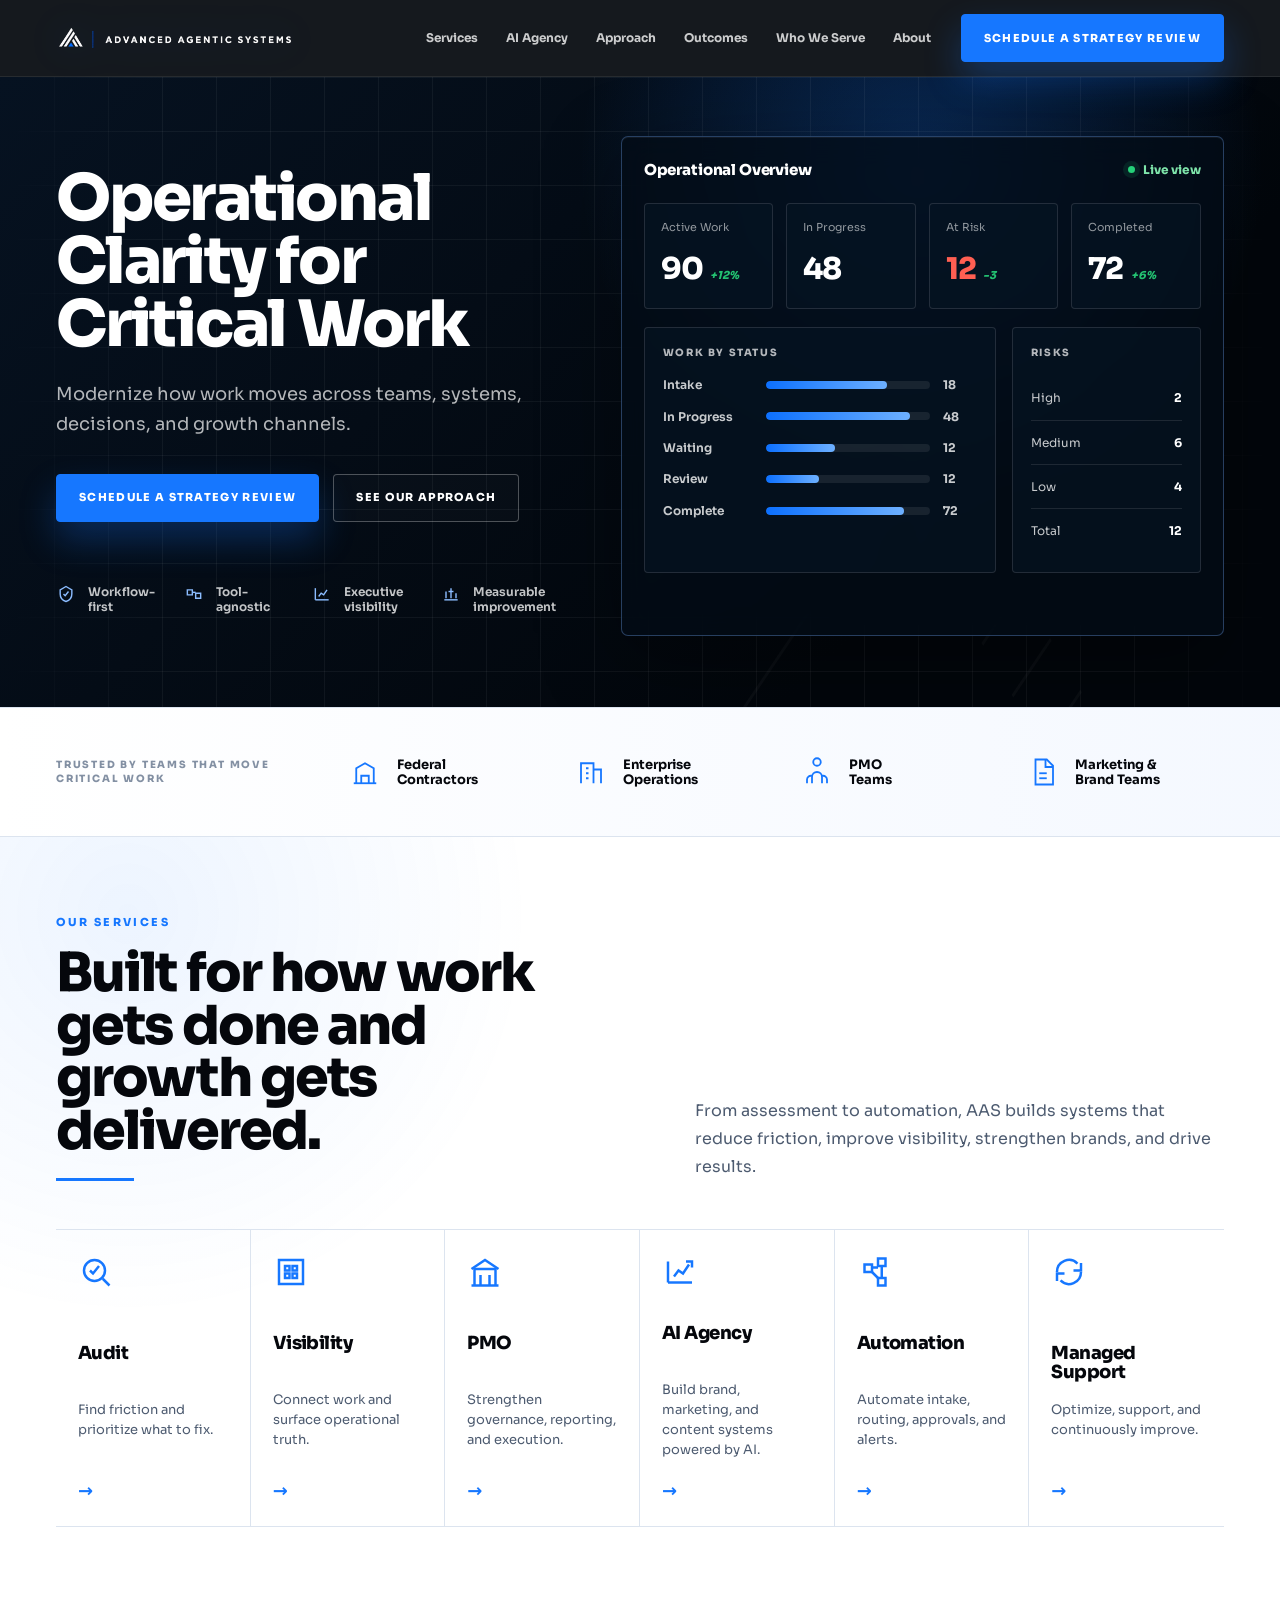
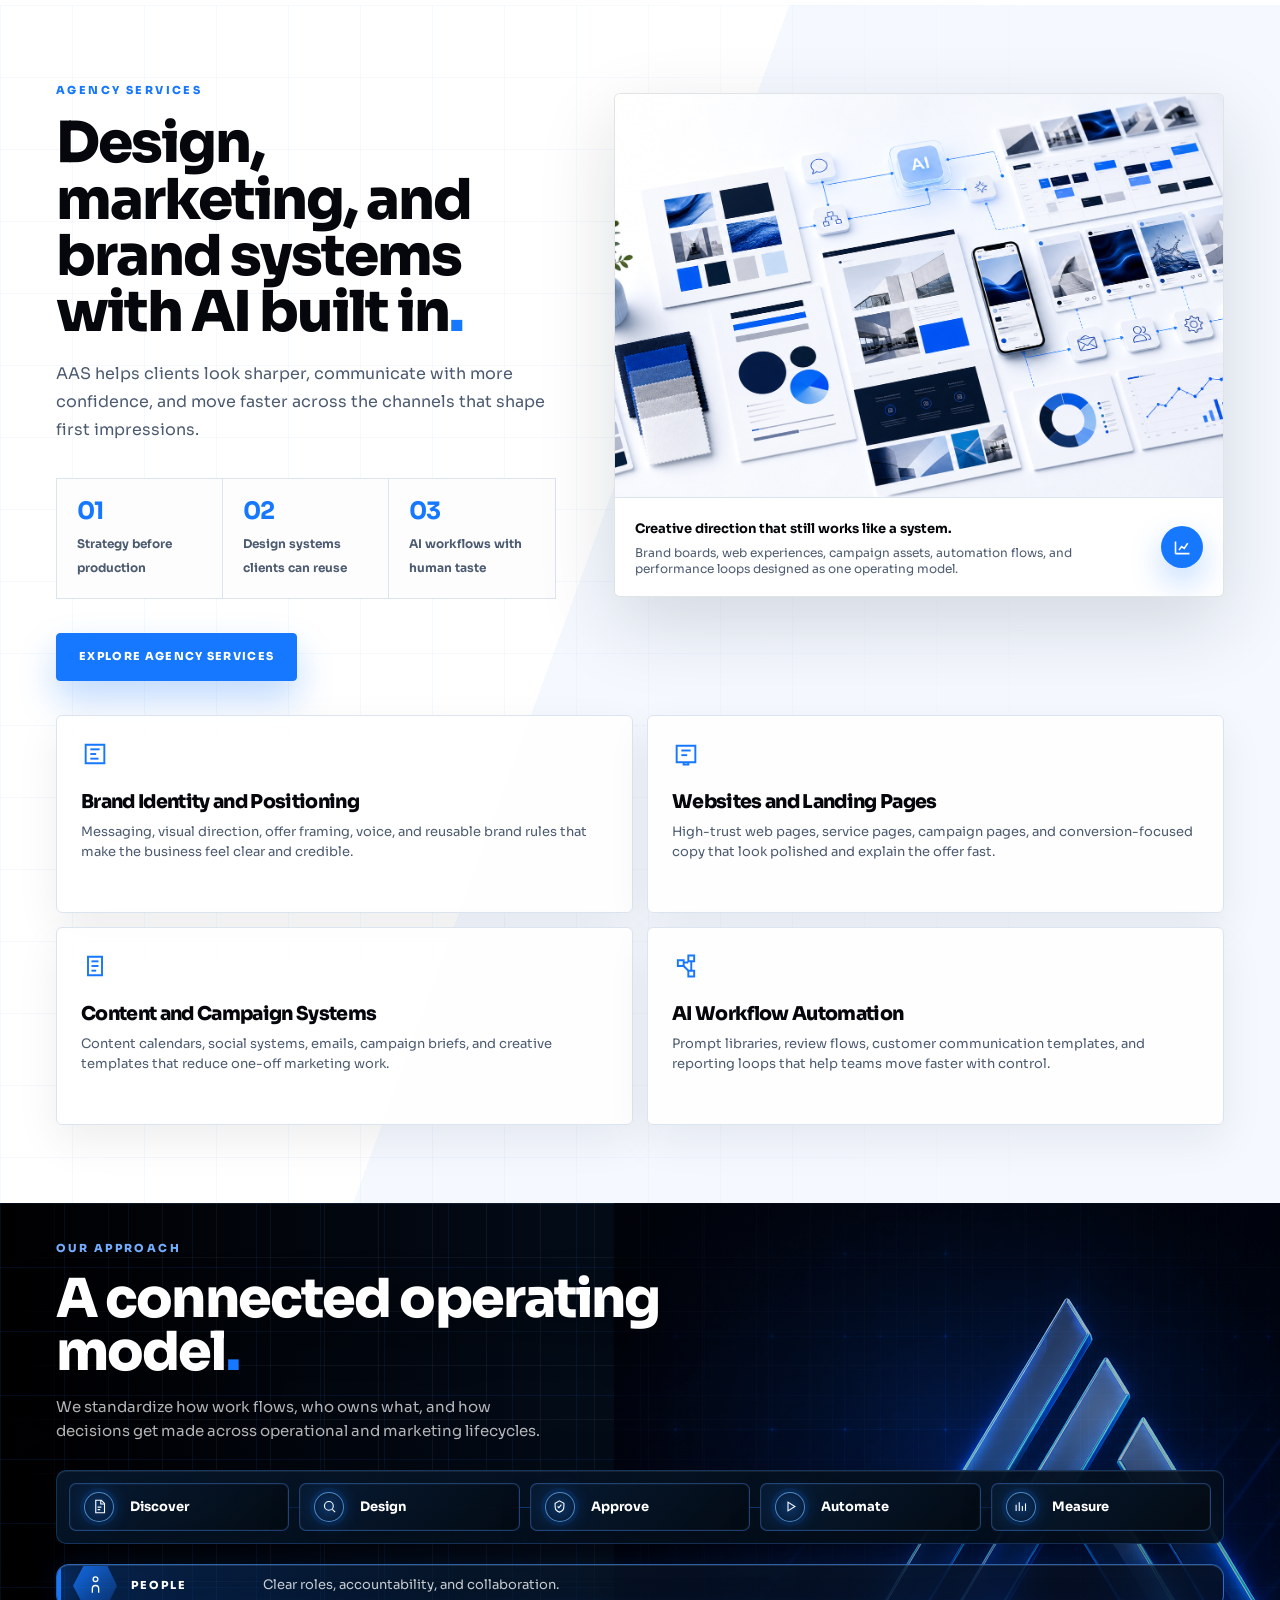
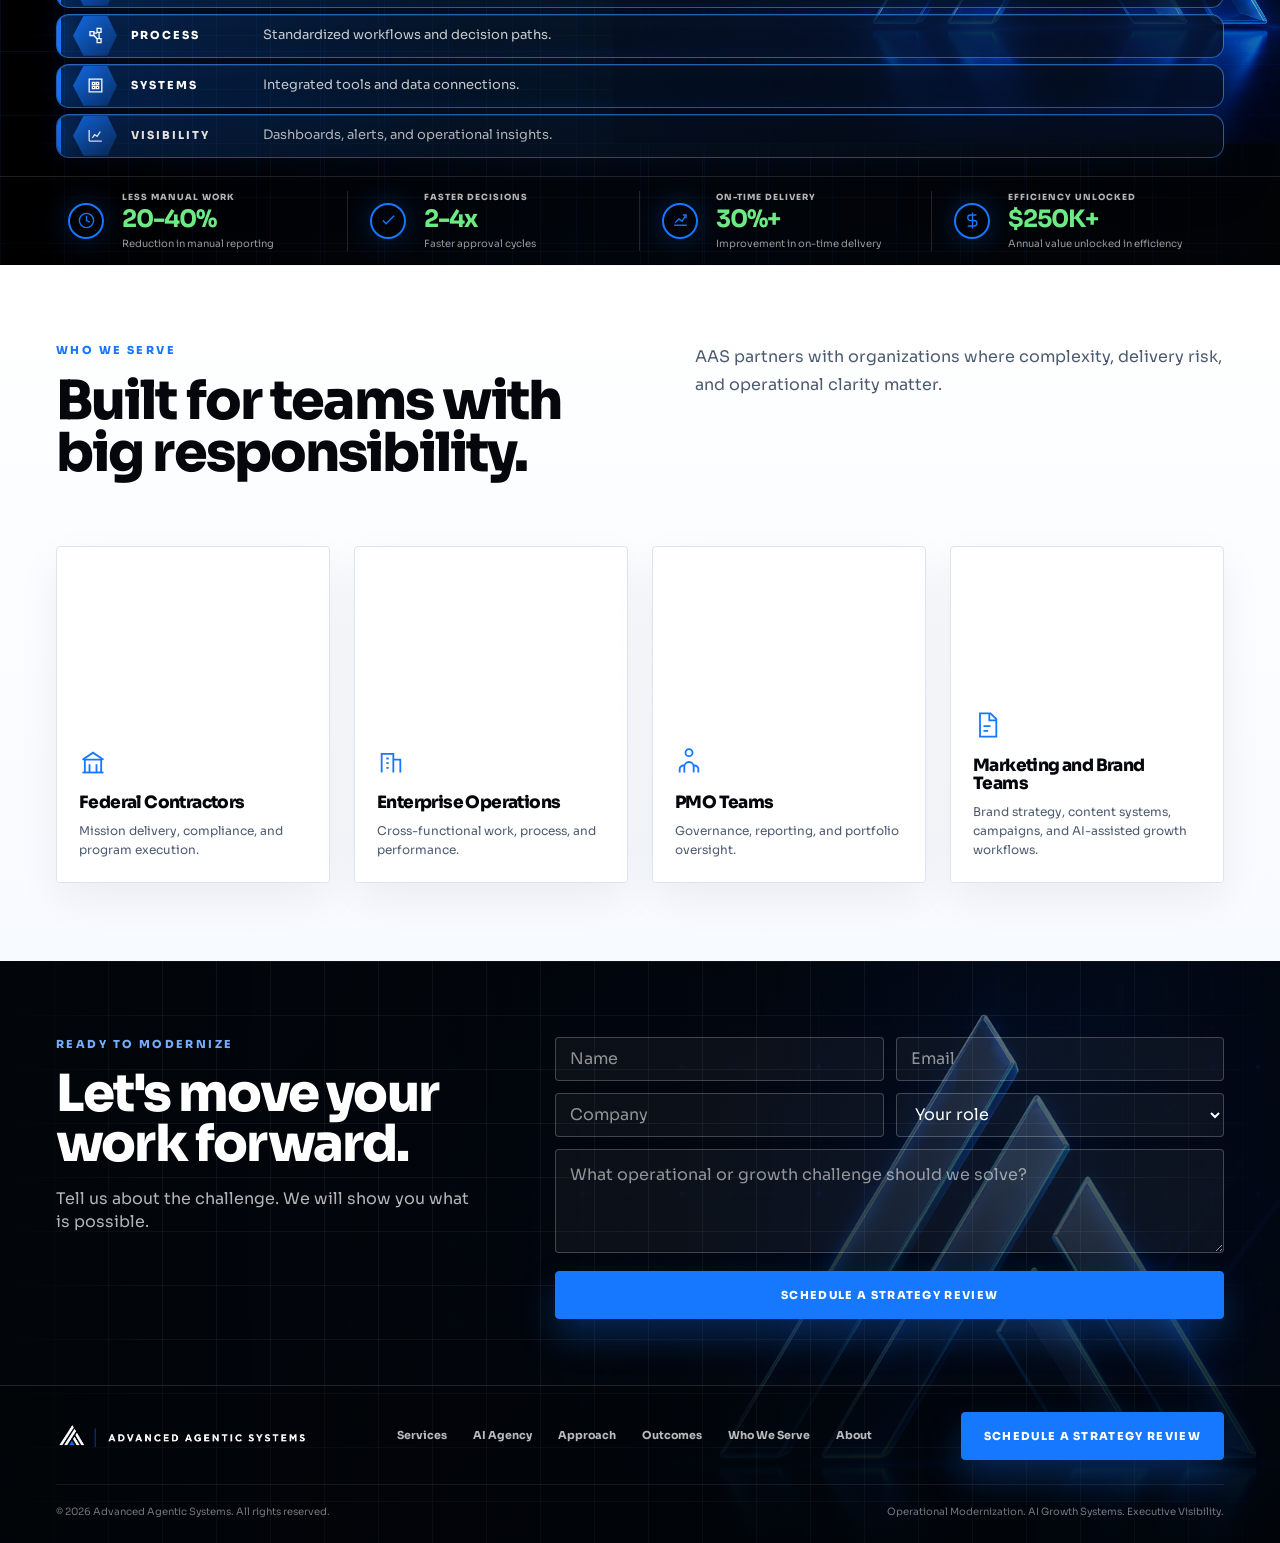
==== index.html @ 2e94973e "Add AAS V2 landing page Static landing page (index.html), shared assets, and 7 service pages.  Co-Au" ====
<!DOCTYPE html>
<html lang="en">
<head>
  <meta charset="utf-8" />
  <meta name="viewport" content="width=device-width, initial-scale=1" />
  <title>Advanced Agentic Systems | Operational Clarity and AI Growth Systems</title>
  <meta name="description" content="Advanced Agentic Systems modernizes workflows, reporting, AI-enabled marketing, branding, automation, and operational visibility for teams managing critical work." />
  <link rel="icon" href="assets/logo-mark.png" type="image/png" />
  <style>
    @font-face {
      font-family: "Sora";
      src: url("assets/Sora-VariableFont_wght.ttf") format("truetype");
      font-weight: 100 900;
      font-style: normal;
      font-display: swap;
    }

    :root {
      --black: #02060b;
      --navy: #061221;
      --navy-2: #0a1b31;
      --navy-3: #10253d;
      --blue: #1677ff;
      --blue-2: #56a0ff;
      --green: #23c071;
      --red: #ff5f52;
      --ink: #05070c;
      --slate: #4d5b70;
      --muted: #8390a3;
      --line: #dce4ef;
      --line-dark: rgba(255,255,255,.14);
      --white: #fff;
      --soft: #f7faff;
      --radius: 6px;
      --shadow: 0 24px 80px rgba(0,0,0,.34);
      --ease: cubic-bezier(.2,.7,.2,1);
      --scroll-y: 0px;
      color-scheme: light;
    }

    * { box-sizing: border-box; }

    html { scroll-behavior: auto; }

    body {
      margin: 0;
      overflow-x: hidden;
      background: var(--white);
      color: var(--ink);
      font-family: "Sora", Inter, system-ui, -apple-system, BlinkMacSystemFont, "Segoe UI", sans-serif;
      line-height: 1.45;
      -webkit-font-smoothing: antialiased;
      text-rendering: optimizeLegibility;
    }

    a { color: inherit; text-decoration: none; }
    img, svg { display: block; max-width: 100%; }
    button, input, select, textarea { font: inherit; }
    ::selection { background: rgba(22,119,255,.2); }

    .container {
      width: min(1168px, calc(100% - 44px));
      margin: 0 auto;
    }

    .grid-bg {
      position: absolute;
      inset: 0;
      pointer-events: none;
      background:
        linear-gradient(rgba(255,255,255,.05) 1px, transparent 1px),
        linear-gradient(90deg, rgba(255,255,255,.05) 1px, transparent 1px);
      background-size: 54px 54px;
      mask-image: linear-gradient(90deg, transparent, #000 12%, #000 88%, transparent);
      transform: translateY(calc(var(--scroll-y) * -.05));
    }

    .nav {
      position: sticky;
      top: 0;
      z-index: 80;
      background: rgba(2,6,11,.92);
      color: var(--white);
      border-bottom: 1px solid rgba(255,255,255,.08);
      backdrop-filter: blur(18px);
    }

    .nav-inner {
      height: 76px;
      display: flex;
      align-items: center;
      gap: 30px;
    }

    .brand {
      width: 254px;
      flex: 0 0 auto;
    }

    .brand img {
      width: 238px;
      max-height: 42px;
      object-fit: contain;
      filter: drop-shadow(0 0 18px rgba(22,119,255,.2));
    }

    .nav-links {
      margin-left: auto;
      display: flex;
      align-items: center;
      gap: 28px;
    }

    .nav-links a {
      position: relative;
      color: rgba(255,255,255,.78);
      font-size: 12px;
      font-weight: 700;
      transition: color 160ms var(--ease);
    }

    .nav-links a:hover,
    .nav-links a.active { color: var(--white); }

    .nav-links a::after {
      content: "";
      position: absolute;
      left: 0;
      right: 0;
      bottom: -11px;
      height: 2px;
      transform: scaleX(0);
      transform-origin: center;
      background: var(--blue);
      transition: transform 180ms var(--ease);
    }

    .nav-links a:hover::after,
    .nav-links a.active::after { transform: scaleX(1); }

    .btn {
      min-height: 48px;
      display: inline-flex;
      align-items: center;
      justify-content: center;
      padding: 14px 22px;
      border-radius: 4px;
      border: 1px solid transparent;
      color: var(--white);
      background: transparent;
      font-size: 11px;
      font-weight: 850;
      letter-spacing: .12em;
      text-transform: uppercase;
      line-height: 1.15;
      text-align: center;
      cursor: pointer;
      white-space: nowrap;
      transition: transform 180ms var(--ease), border-color 180ms var(--ease), background 180ms var(--ease), box-shadow 180ms var(--ease);
    }

    .btn:hover { transform: translateY(-1px); }

    .btn-primary {
      background: var(--blue);
      border-color: var(--blue);
      box-shadow: 0 18px 36px rgba(22,119,255,.28);
    }

    .btn-primary:hover {
      background: #0f68e7;
      border-color: #0f68e7;
    }

    .btn-ghost {
      border-color: rgba(255,255,255,.28);
      background: rgba(255,255,255,.02);
    }

    .btn-ghost:hover { background: rgba(255,255,255,.08); }

    .menu-btn {
      display: none;
      width: 42px;
      height: 42px;
      margin-left: auto;
      border: 1px solid rgba(255,255,255,.18);
      border-radius: 4px;
      background: transparent;
      color: var(--white);
      align-items: center;
      justify-content: center;
    }

    .menu-lines,
    .menu-lines::before,
    .menu-lines::after {
      content: "";
      display: block;
      width: 18px;
      height: 2px;
      background: currentColor;
      transition: transform 180ms var(--ease), opacity 180ms var(--ease);
    }

    .menu-lines::before { transform: translateY(-6px); }
    .menu-lines::after { transform: translateY(4px); }
    body.menu-open .menu-lines { transform: rotate(45deg); }
    body.menu-open .menu-lines::before { transform: translateY(0) rotate(90deg); }
    body.menu-open .menu-lines::after { opacity: 0; }

    main section[id] { scroll-margin-top: 76px; }

    h1, h2, h3, p { margin-top: 0; }

    h1, h2, h3 {
      font-weight: 870;
      letter-spacing: -.035em;
      line-height: .98;
    }

    h1 {
      max-width: 560px;
      margin-bottom: 24px;
      font-size: clamp(48px, 5vw, 68px);
    }

    h2 {
      margin-bottom: 18px;
      font-size: clamp(34px, 4.2vw, 60px);
    }

    h3 {
      margin-bottom: 10px;
      font-size: 20px;
      line-height: 1.06;
    }

    .kicker {
      margin: 0 0 16px;
      color: var(--blue);
      font-size: 11px;
      font-weight: 850;
      letter-spacing: .22em;
      text-transform: uppercase;
    }

    .dark .kicker,
    .hero .kicker,
    .contact .kicker { color: #74adff; }

    .lede {
      max-width: 560px;
      margin-bottom: 0;
      color: var(--slate);
      font-size: 16px;
      line-height: 1.75;
    }

    .dark .lede,
    .dark p,
    .hero p,
    .contact p { color: rgba(255,255,255,.7); }

    .hero {
      position: relative;
      overflow: hidden;
      color: var(--white);
      background:
        radial-gradient(circle at 72% 14%, rgba(22,119,255,.28), transparent 32%),
        linear-gradient(135deg, #061221 0%, #02060b 74%);
    }

    .hero::after {
      content: "";
      position: absolute;
      right: min(14vw, 240px);
      bottom: -18px;
      width: min(420px, 48vw);
      height: min(360px, 42vw);
      pointer-events: none;
      opacity: .22;
      background:
        linear-gradient(135deg, transparent 44%, rgba(22,119,255,.8) 45%, transparent 47%) center 82% / 34% 34% no-repeat,
        repeating-linear-gradient(124deg, transparent 0 26px, rgba(255,255,255,.16) 27px 29px, transparent 30px 54px);
      clip-path: polygon(50% 0, 100% 100%, 83% 100%, 50% 34%, 17% 100%, 0 100%);
      transform: translateY(calc(var(--scroll-y) * .08));
    }

    .hero-grid {
      position: relative;
      z-index: 1;
      min-height: 630px;
      display: grid;
      grid-template-columns: .82fr 1fr;
      gap: 70px;
      align-items: center;
      padding: 46px 0 58px;
    }

    .hero-copy {
      padding-top: 10px;
    }

    .hero-copy p {
      max-width: 470px;
      margin-bottom: 0;
      font-size: 18px;
      line-height: 1.65;
    }

    .hero-actions {
      display: flex;
      gap: 14px;
      margin-top: 34px;
      flex-wrap: wrap;
    }

    .signal-row {
      display: grid;
      grid-template-columns: repeat(4, minmax(0, 1fr));
      gap: 18px;
      margin-top: 62px;
      max-width: 650px;
    }

    .signal {
      display: grid;
      grid-template-columns: 22px 1fr;
      gap: 10px;
      align-items: start;
      color: rgba(255,255,255,.76);
      font-size: 12px;
      line-height: 1.25;
      font-weight: 650;
    }

    .signal svg {
      width: 20px;
      height: 20px;
      color: #8bbcff;
      stroke-width: 1.7;
    }

    .dashboard {
      width: 100%;
      min-height: 500px;
      padding: 22px;
      border: 1px solid rgba(119,174,255,.32);
      border-radius: 7px;
      background: rgba(3,12,23,.78);
      box-shadow: var(--shadow), inset 0 1px 0 rgba(255,255,255,.06);
      backdrop-filter: blur(14px);
      transform: translateY(calc(var(--scroll-y) * .025));
    }

    .panel-head {
      display: flex;
      justify-content: space-between;
      align-items: center;
      gap: 20px;
      margin-bottom: 22px;
    }

    .panel-title {
      color: var(--white);
      font-size: 15px;
      font-weight: 800;
      letter-spacing: -.01em;
    }

    .live {
      display: inline-flex;
      align-items: center;
      gap: 8px;
      color: #7ee4aa;
      font-size: 12px;
      font-weight: 760;
    }

    .live::before {
      content: "";
      width: 7px;
      height: 7px;
      border-radius: 50%;
      background: #25d179;
      box-shadow: 0 0 0 5px rgba(35,192,113,.12);
    }

    .stat-grid {
      display: grid;
      grid-template-columns: repeat(4, minmax(0, 1fr));
      gap: 13px;
      margin-bottom: 18px;
    }

    .stat {
      min-height: 106px;
      padding: 16px;
      border: 1px solid rgba(255,255,255,.12);
      border-radius: 4px;
      background: rgba(7,20,36,.65);
    }

    .stat span {
      display: block;
      margin-bottom: 12px;
      color: rgba(255,255,255,.56);
      font-size: 11px;
    }

    .stat strong {
      display: inline-flex;
      align-items: baseline;
      gap: 8px;
      color: var(--white);
      font-size: 30px;
      font-weight: 780;
      letter-spacing: -.04em;
    }

    .stat .up { color: var(--green); font-size: 11px; letter-spacing: 0; }
    .stat .risk { color: var(--red); }

    .overview-grid {
      display: grid;
      grid-template-columns: 1.34fr .72fr;
      gap: 16px;
    }

    .mini-card {
      min-height: 246px;
      padding: 18px;
      border: 1px solid rgba(255,255,255,.12);
      border-radius: 4px;
      background: rgba(7,20,36,.65);
    }

    .micro-label {
      margin: 0 0 16px;
      color: rgba(255,255,255,.56);
      font-size: 10px;
      font-weight: 850;
      letter-spacing: .16em;
      text-transform: uppercase;
    }

    .status-bars {
      display: grid;
      gap: 14px;
    }

    .status-row {
      display: grid;
      grid-template-columns: 90px 1fr 34px;
      align-items: center;
      gap: 13px;
      color: rgba(255,255,255,.78);
      font-size: 12px;
      font-weight: 650;
    }

    .bar {
      height: 8px;
      overflow: hidden;
      border-radius: 99px;
      background: rgba(255,255,255,.08);
    }

    .bar span {
      display: block;
      width: var(--w);
      height: 100%;
      border-radius: inherit;
      background: linear-gradient(90deg, #0c70ff, #6db0ff);
      animation: grow 1.2s var(--ease) both;
    }

    @keyframes grow {
      from { transform: scaleX(.1); transform-origin: left; }
      to { transform: scaleX(1); transform-origin: left; }
    }

    .risk-row {
      display: flex;
      justify-content: space-between;
      gap: 14px;
      padding: 13px 0;
      color: rgba(255,255,255,.78);
      border-bottom: 1px solid rgba(255,255,255,.1);
      font-size: 12px;
    }

    .risk-row:last-child { border-bottom: 0; }
    .risk-row strong { color: var(--white); }

    .trust-strip {
      position: relative;
      z-index: 2;
      color: var(--ink);
      background:
        linear-gradient(90deg, rgba(255,255,255,.96), rgba(244,248,255,.94)),
        var(--white);
      border-top: 1px solid var(--line);
      border-bottom: 1px solid var(--line);
    }

    .trust-inner {
      min-height: 128px;
      display: grid;
      grid-template-columns: 1.35fr repeat(4, 1fr);
      gap: 30px;
      align-items: center;
    }

    .trust-label {
      color: var(--muted);
      font-size: 10px;
      font-weight: 850;
      letter-spacing: .18em;
      text-transform: uppercase;
    }

    .trust-item {
      display: grid;
      grid-template-columns: 34px 1fr;
      gap: 13px;
      align-items: center;
    }

    .trust-item svg {
      width: 30px;
      height: 30px;
      color: var(--blue);
      stroke-width: 1.45;
    }

    .trust-item strong {
      display: block;
      color: var(--ink);
      font-size: 13px;
      line-height: 1.18;
    }

    .section {
      position: relative;
      padding: 78px 0;
      overflow: hidden;
    }

    .section-head {
      display: grid;
      grid-template-columns: .95fr .9fr;
      gap: 80px;
      align-items: end;
      margin-bottom: 48px;
    }

    .section-head h2 { max-width: 520px; }
    .section-head .lede { max-width: 570px; }

    .services {
      background:
        radial-gradient(circle at 10% 10%, rgba(22,119,255,.08), transparent 30%),
        var(--white);
    }

    .accent-line {
      width: 78px;
      height: 3px;
      margin-top: 20px;
      background: var(--blue);
    }

    .service-menu {
      display: grid;
      grid-template-columns: repeat(6, minmax(0, 1fr));
      border-top: 1px solid var(--line);
      border-bottom: 1px solid var(--line);
    }

    .service-card {
      min-height: 244px;
      display: flex;
      flex-direction: column;
      justify-content: space-between;
      padding: 24px 22px 26px;
      border-right: 1px solid var(--line);
      transition: background 180ms var(--ease), transform 180ms var(--ease);
    }

    .service-card:first-child { border-left: 0; }
    .service-card:last-child { border-right: 0; }

    .service-card:hover {
      background: #f2f7ff;
      transform: translateY(-2px);
    }

    .service-card svg {
      width: 36px;
      height: 36px;
      color: var(--blue);
      stroke-width: 1.65;
      margin-bottom: 34px;
    }

    .service-card h3 {
      min-height: 44px;
      margin-bottom: 12px;
      font-size: 18px;
      letter-spacing: -.03em;
    }

    .service-card p {
      margin: 0;
      color: var(--slate);
      font-size: 13px;
      line-height: 1.55;
    }

    .arrow {
      margin-top: 22px;
      color: var(--blue);
      font-size: 18px;
      font-weight: 900;
      line-height: 1;
      white-space: nowrap;
    }

    .agency {
      position: relative;
      overflow: hidden;
      color: var(--ink);
      background:
        linear-gradient(110deg, rgba(255,255,255,.98) 0%, rgba(255,255,255,.98) 46%, rgba(244,248,255,.92) 46%, rgba(244,248,255,.92) 100%),
        var(--white);
    }

    .agency::before {
      content: "";
      position: absolute;
      inset: 0;
      pointer-events: none;
      background:
        linear-gradient(rgba(22,119,255,.055) 1px, transparent 1px),
        linear-gradient(90deg, rgba(22,119,255,.055) 1px, transparent 1px);
      background-size: 72px 72px;
      mask-image: linear-gradient(90deg, #000, #000 42%, transparent 88%);
      opacity: .75;
    }

    .agency-layout {
      position: relative;
      z-index: 1;
      display: grid;
      grid-template-columns: minmax(0, .9fr) minmax(440px, 1.1fr);
      gap: 58px;
      align-items: start;
    }

    .agency-copy h2 {
      max-width: 620px;
      margin-bottom: 20px;
      color: var(--ink);
      font-size: clamp(38px, 4.4vw, 62px);
      line-height: 1;
    }

    .agency-copy h2::after {
      content: ".";
      color: var(--blue);
    }

    .agency-copy .lede {
      max-width: 590px;
      color: var(--slate);
    }

    .agency-proof {
      display: grid;
      grid-template-columns: repeat(3, minmax(0, 1fr));
      gap: 1px;
      margin: 34px 0;
      border: 1px solid var(--line);
      background: var(--line);
    }

    .agency-proof-item {
      min-height: 110px;
      padding: 20px;
      background: rgba(255,255,255,.94);
    }

    .agency-proof-item strong {
      display: block;
      margin-bottom: 8px;
      color: var(--blue);
      font-size: 24px;
      line-height: 1;
      letter-spacing: -.04em;
    }

    .agency-proof-item span {
      color: var(--slate);
      font-size: 12px;
      font-weight: 680;
      line-height: 1.35;
    }

    .agency-services-grid {
      position: relative;
      z-index: 1;
      display: grid;
      grid-template-columns: repeat(2, minmax(0, 1fr));
      gap: 14px;
      margin-top: 34px;
    }

    .agency-service {
      min-height: 198px;
      padding: 24px;
      border: 1px solid var(--line);
      border-radius: 6px;
      background: rgba(255,255,255,.92);
      box-shadow: 0 16px 44px rgba(6,18,33,.07);
      transition: transform 180ms var(--ease), border-color 180ms var(--ease), box-shadow 180ms var(--ease);
    }

    .agency-service:hover {
      transform: translateY(-3px);
      border-color: rgba(22,119,255,.32);
      box-shadow: 0 24px 56px rgba(6,18,33,.1);
    }

    .agency-service svg {
      width: 28px;
      height: 28px;
      margin-bottom: 24px;
      color: var(--blue);
      stroke-width: 1.65;
    }

    .agency-service h3 {
      margin-bottom: 10px;
      font-size: 19px;
      letter-spacing: -.035em;
    }

    .agency-service p {
      margin: 0;
      color: var(--slate);
      font-size: 13px;
      line-height: 1.58;
    }

    .agency-visual {
      position: relative;
      margin-top: 10px;
      border: 1px solid rgba(15,32,54,.12);
      border-radius: 6px;
      overflow: hidden;
      background: var(--white);
      box-shadow:
        0 1px 0 rgba(255,255,255,.9) inset,
        0 28px 80px rgba(6,18,33,.14);
    }

    .agency-visual img {
      width: 100%;
      aspect-ratio: 16 / 10.6;
      object-fit: cover;
      filter: saturate(.98) contrast(1.01);
    }

    .agency-visual::after {
      display: none;
    }

    .agency-caption {
      display: grid;
      grid-template-columns: 1fr auto;
      gap: 24px;
      align-items: center;
      padding: 18px 20px;
      border-top: 1px solid var(--line);
      background: rgba(255,255,255,.94);
    }

    .agency-caption strong {
      color: var(--ink);
      font-size: 13px;
      line-height: 1.25;
    }

    .agency-caption span {
      display: block;
      margin-top: 5px;
      color: var(--slate);
      font-size: 12px;
      line-height: 1.4;
    }

    .agency-caption-mark {
      display: inline-grid;
      width: 42px;
      height: 42px;
      place-items: center;
      border-radius: 50%;
      color: var(--white);
      background: var(--blue);
      box-shadow: 0 14px 32px rgba(22,119,255,.28);
    }

    .agency-caption-mark svg {
      width: 21px;
      height: 21px;
      stroke-width: 1.8;
    }

    .agency-flow {
      display: none;
    }

    .light-band {
      background:
        radial-gradient(circle at 86% 18%, rgba(22,119,255,.09), transparent 28%),
        var(--white);
      background-color: var(--white);
      color: var(--ink);
    }

    .light-band .section-head .lede,
    .light-band p {
      color: var(--slate);
    }

    .light-band .kicker {
      color: var(--blue);
    }

    .light-band .grid-bg {
      background:
        linear-gradient(rgba(22,119,255,.055) 1px, transparent 1px),
        linear-gradient(90deg, rgba(22,119,255,.055) 1px, transparent 1px);
    }

    .light-band .audience-card {
      border: 1px solid var(--line);
      background: var(--white);
      box-shadow: 0 16px 44px rgba(6,18,33,.06);
    }

    .light-band .audience-card:hover {
      border-color: rgba(22,119,255,.32);
    }

    .light-band .audience-image {
      background:
        linear-gradient(rgba(255,255,255,.02), rgba(255,255,255,.42)),
        var(--image) center / cover;
      filter: saturate(.76);
    }

    .light-band .audience-body {
      background: var(--white);
    }

    .light-band .audience-body svg {
      color: var(--blue);
    }

    .light-band .audience-body h3 {
      color: var(--ink);
    }

    .light-band .audience-body p {
      color: var(--slate);
    }

    .flow-step {
      display: none;
    }

    .legacy-agency-flow {
      content: "";
      display: none;
    }

    .approach {
      position: relative;
      overflow: hidden;
      color: var(--white);
      background: #02060b;
    }

    .approach::before {
      content: "";
      position: absolute;
      inset: 0;
      pointer-events: none;
      background:
        linear-gradient(rgba(22,119,255,.1) 1px, transparent 1px),
        linear-gradient(90deg, rgba(22,119,255,.1) 1px, transparent 1px),
        radial-gradient(circle at 72% 32%, rgba(22,119,255,.3), transparent 31%),
        linear-gradient(90deg, rgba(0,0,0,.92), rgba(4,13,28,.78) 45%, rgba(2,6,11,.98));
      background-size: 64px 64px, 64px 64px, auto, auto;
      opacity: .95;
    }

    .approach-stage {
      position: relative;
      z-index: 1;
      width: min(1168px, calc(100% - 44px));
      min-height: 0;
      margin: 0 auto;
      padding: 38px 0 0;
    }

    .approach-logo-bg {
      position: absolute;
      inset: 0 -70px auto auto;
      width: min(680px, 58vw);
      height: 540px;
      opacity: .7;
      pointer-events: none;
      background: url("assets/website-logo-bg.png") right top / cover no-repeat;
      mix-blend-mode: screen;
      filter: saturate(1.12);
    }

    .approach-head {
      position: relative;
      z-index: 3;
      display: block;
      max-width: 640px;
      margin-bottom: 8px;
    }

    .approach-head h2 {
      max-width: 640px;
      margin: 0;
      font-size: clamp(44px, 4.2vw, 60px);
      line-height: .99;
      text-shadow: 0 16px 44px rgba(0,0,0,.58);
    }

    .approach-head h2::after {
      content: ".";
      color: var(--blue);
    }

    .approach-head .lede {
      max-width: 510px;
      margin-top: 16px;
      margin-bottom: 0;
      color: rgba(255,255,255,.7);
      font-size: 15px;
      line-height: 1.62;
    }

    .operating-map {
      position: relative;
      z-index: 2;
      display: grid;
      grid-template-columns: repeat(5, minmax(0, 1fr));
      gap: 10px;
      min-height: 0;
      margin: 26px 0 20px;
      padding: 12px;
      border: 1px solid rgba(65,150,255,.28);
      border-radius: 10px;
      background:
        linear-gradient(90deg, rgba(7,24,44,.88), rgba(7,17,30,.62)),
        rgba(2,9,17,.72);
      box-shadow:
        0 1px 0 rgba(255,255,255,.07) inset,
        0 18px 54px rgba(0,0,0,.28);
      backdrop-filter: blur(12px);
    }

    .operating-map::before {
      content: "";
      position: absolute;
      left: 34px;
      right: 34px;
      top: 50%;
      height: 1px;
      background: linear-gradient(90deg, transparent, rgba(22,119,255,.55), transparent);
      pointer-events: none;
    }

    .map-path {
      display: none;
    }

    .path-glow {
      fill: none;
      stroke: rgba(22,119,255,.48);
      stroke-width: 12;
      filter: blur(9px);
    }

    .path-line {
      fill: none;
      stroke: url(#pathGradient);
      stroke-width: 3;
      stroke-linecap: round;
    }

    .map-node {
      position: relative;
      z-index: 1;
      display: grid;
      grid-template-columns: 36px 1fr;
      gap: 10px;
      align-items: center;
      min-height: 48px;
      padding: 0 14px;
      border: 1px solid rgba(74,145,255,.38);
      border-radius: 7px;
      background: linear-gradient(135deg, rgba(8,28,52,.92), rgba(3,10,18,.9));
      box-shadow:
        0 0 0 1px rgba(255,255,255,.035) inset,
        0 12px 30px rgba(0,0,0,.24);
      backdrop-filter: blur(10px);
    }

    .map-node.one,
    .map-node.two,
    .map-node.three,
    .map-node.four,
    .map-node.five {
      left: auto;
      top: auto;
      transform: none;
    }

    .node-icon {
      position: relative;
      width: 30px;
      height: 30px;
      display: grid;
      place-items: center;
      margin: 0;
      border-radius: 999px;
      border: 1px solid rgba(106,183,255,.7);
      background:
        radial-gradient(circle at 50% 50%, rgba(32,126,255,.28), rgba(22,119,255,.1) 68%);
      color: var(--white);
      box-shadow:
        0 0 0 4px rgba(22,119,255,.08),
        0 0 18px rgba(22,119,255,.32);
    }

    .node-icon::after {
      display: none;
    }

    .node-icon svg {
      width: 15px;
      height: 15px;
      stroke-width: 1.75;
    }

    .map-node strong {
      padding: 0;
      color: var(--white);
      font-size: 13px;
      line-height: 1;
    }

    .layer-deck {
      position: relative;
      z-index: 2;
      display: grid;
      gap: 6px;
      width: 100%;
      margin: 0 auto;
      padding-bottom: 18px;
    }

    .layer-deck::before,
    .layer-deck::after {
      display: none;
    }

    .layer-deck::after {
      display: none;
    }

    .layer-card {
      position: relative;
      z-index: 1;
      display: grid;
      grid-template-columns: 74px 132px 1fr;
      align-items: center;
      min-height: 44px;
      border: 1px solid rgba(65,150,255,.6);
      border-radius: 13px;
      background:
        linear-gradient(90deg, rgba(15,82,180,.4), rgba(9,33,62,.52) 34%, rgba(7,14,24,.7));
      box-shadow:
        0 1px 0 rgba(255,255,255,.11) inset,
        0 18px 52px rgba(0,0,0,.25),
        0 0 30px rgba(22,119,255,.12);
      backdrop-filter: blur(18px);
      overflow: hidden;
    }

    .layer-card::before {
      content: "";
      position: absolute;
      inset: 0 auto 0 0;
      width: 4px;
      background: var(--blue);
      box-shadow: 0 0 24px rgba(22,119,255,1);
    }

    .layer-icon {
      width: 44px;
      height: 40px;
      display: grid;
      place-items: center;
      margin-left: 16px;
      color: var(--white);
      clip-path: polygon(24% 0, 78% 0, 100% 50%, 78% 100%, 24% 100%, 0 50%);
      background: linear-gradient(135deg, rgba(22,119,255,.84), rgba(22,119,255,.2));
      box-shadow: 0 0 34px rgba(22,119,255,.46);
    }

    .layer-icon svg {
      width: 19px;
      height: 19px;
      stroke-width: 1.65;
    }

    .layer-card strong {
      color: var(--white);
      font-size: 11px;
      font-weight: 850;
      letter-spacing: .18em;
      text-transform: uppercase;
    }

    .layer-card span {
      color: rgba(255,255,255,.78);
      font-size: 13px;
    }

    .approach-metrics {
      position: relative;
      z-index: 3;
      padding: 14px 0;
      border-top: 1px solid rgba(255,255,255,.12);
      background: rgba(0,0,0,.48);
      box-shadow: 0 -24px 80px rgba(0,0,0,.38);
    }

    .approach-metric-row {
      display: grid;
      grid-template-columns: repeat(4, 1fr);
      gap: 0;
    }

    .approach-metric {
      display: grid;
      grid-template-columns: 40px 1fr;
      gap: 14px;
      align-items: center;
      min-height: 58px;
      padding: 0 22px;
      border-right: 1px solid rgba(255,255,255,.13);
    }

    .approach-metric:first-child { padding-left: 12px; }
    .approach-metric:last-child { border-right: 0; padding-right: 12px; }

    .metric-icon {
      width: 36px;
      height: 36px;
      display: grid;
      place-items: center;
      border: 2px solid var(--blue);
      border-radius: 50%;
      color: var(--blue);
      box-shadow: 0 0 28px rgba(22,119,255,.28);
    }

    .metric-icon svg {
      width: 19px;
      height: 19px;
      stroke-width: 1.75;
    }

    .approach-metric small {
      display: block;
      margin-bottom: 4px;
      color: rgba(255,255,255,.7);
      font-size: 8.5px;
      font-weight: 850;
      letter-spacing: .12em;
      text-transform: uppercase;
      white-space: nowrap;
    }

    .approach-metric strong {
      display: block;
      color: #6eea84;
      font-size: 24px;
      line-height: 1;
      letter-spacing: -.04em;
    }

    .approach-metric span {
      display: block;
      margin-top: 6px;
      color: rgba(255,255,255,.58);
      font-size: 10px;
      line-height: 1.35;
    }

    .outcomes {
      background: var(--white);
      padding: 70px 0;
    }

    .metric-row {
      display: grid;
      grid-template-columns: repeat(4, 1fr);
      border-top: 1px solid var(--line);
      border-bottom: 1px solid var(--line);
    }

    .metric {
      min-height: 126px;
      padding: 26px 38px 24px 0;
      border-right: 1px solid var(--line);
    }

    .metric:last-child { border-right: 0; padding-left: 38px; }
    .metric + .metric { padding-left: 38px; }

    .metric strong {
      display: block;
      margin-bottom: 8px;
      color: var(--green);
      font-size: clamp(34px, 4vw, 48px);
      font-weight: 780;
      letter-spacing: -.05em;
      line-height: 1;
    }

    .metric span {
      display: block;
      max-width: 180px;
      color: #162033;
      font-size: 15px;
      line-height: 1.35;
    }

    .serve {
      position: relative;
      color: var(--ink);
      background:
        linear-gradient(180deg, var(--white), #f7faff);
      background-color: var(--white);
    }

    .serve .section-head { align-items: start; }

    .audience-grid {
      display: grid;
      grid-template-columns: repeat(4, minmax(0, 1fr));
      gap: 24px;
    }

    .audience-card {
      min-height: 286px;
      display: flex;
      flex-direction: column;
      justify-content: flex-end;
      overflow: hidden;
      border: 1px solid rgba(255,255,255,.16);
      border-radius: 4px;
      background: var(--navy-2);
      transition: transform 190ms var(--ease), border-color 190ms var(--ease);
    }

    .audience-card:hover {
      transform: translateY(-4px);
      border-color: rgba(119,174,255,.48);
    }

    .audience-image {
      min-height: 142px;
      background:
        linear-gradient(rgba(4,10,18,.15), rgba(4,10,18,.8)),
        var(--image) center / cover;
      filter: saturate(.82);
    }

    .audience-body {
      padding: 22px;
      background: linear-gradient(180deg, rgba(7,18,32,.94), rgba(3,8,14,.98));
    }

    .audience-body svg {
      width: 28px;
      height: 28px;
      margin-bottom: 18px;
      color: var(--white);
      stroke-width: 1.55;
    }

    .audience-body h3 {
      margin-bottom: 10px;
      font-size: 17px;
    }

    .audience-body p {
      margin: 0;
      color: rgba(255,255,255,.66);
      font-size: 12px;
      line-height: 1.58;
    }

    .contact {
      position: relative;
      isolation: isolate;
      overflow: hidden;
      padding: 76px 0 0;
      color: var(--white);
      background:
        radial-gradient(circle at 84% 8%, rgba(22,119,255,.23), transparent 30%),
        linear-gradient(135deg, #08172a, #02060b 72%);
    }

    .contact::before {
      content: "";
      position: absolute;
      inset: 0;
      z-index: -2;
      opacity: .7;
      background: url("assets/website-logo-bg.png") right center / cover no-repeat;
      transform: scale(1.02);
    }

    .contact::after {
      content: "";
      position: absolute;
      inset: 0;
      z-index: -1;
      pointer-events: none;
      background:
        linear-gradient(90deg, rgba(2,6,11,.9) 0%, rgba(2,6,11,.58) 42%, rgba(2,6,11,.18) 100%),
        linear-gradient(180deg, rgba(2,6,11,.08), rgba(2,6,11,.88));
    }

    .contact-grid {
      position: relative;
      z-index: 1;
      display: grid;
      grid-template-columns: .78fr 1.22fr;
      gap: 72px;
      align-items: start;
      padding-bottom: 66px;
    }

    .contact h2 {
      max-width: 420px;
      font-size: clamp(34px, 4vw, 54px);
    }

    .contact-form {
      display: grid;
      grid-template-columns: repeat(2, 1fr);
      gap: 12px;
    }

    .field.full,
    .contact-form .btn,
    .form-status { grid-column: 1 / -1; }

    input, select, textarea {
      width: 100%;
      border: 1px solid rgba(255,255,255,.22);
      border-radius: 4px;
      background: rgba(255,255,255,.045);
      color: var(--white);
      outline: none;
      transition: border-color 160ms var(--ease), background 160ms var(--ease);
    }

    input, select {
      height: 44px;
      padding: 0 14px;
    }

    textarea {
      min-height: 104px;
      resize: vertical;
      padding: 13px 14px;
    }

    select option { color: var(--ink); }
    input::placeholder,
    textarea::placeholder { color: rgba(255,255,255,.55); }

    input:focus, select:focus, textarea:focus {
      border-color: rgba(86,160,255,.85);
      background: rgba(255,255,255,.075);
    }

    .form-status {
      display: none;
      margin: 2px 0 0;
      color: #92e8b8;
      font-size: 13px;
    }

    .form-status.visible { display: block; }

    .footer {
      position: relative;
      z-index: 1;
      padding: 26px 0 24px;
      border-top: 1px solid rgba(255,255,255,.12);
      color: var(--white);
      background: rgba(0,0,0,.28);
    }

    .footer-top {
      display: flex;
      justify-content: space-between;
      gap: 30px;
      align-items: center;
      padding-bottom: 24px;
    }

    .footer-logo {
      width: 252px;
      max-height: 42px;
      object-fit: contain;
    }

    .footer-logo-link {
      display: inline-flex;
      width: max-content;
      max-width: 100%;
    }

    .footer-links {
      display: flex;
      gap: 26px;
      color: rgba(255,255,255,.72);
      font-size: 11px;
      font-weight: 720;
    }

    .footer-bottom {
      display: flex;
      justify-content: space-between;
      gap: 30px;
      padding-top: 20px;
      border-top: 1px solid rgba(255,255,255,.08);
      color: rgba(255,255,255,.45);
      font-size: 10px;
    }

    .reveal {
      opacity: 1;
      transform: translateY(0);
      transition: opacity 700ms var(--ease), transform 700ms var(--ease);
      transition-delay: calc(var(--i, 0) * 70ms);
    }

    .reveal.visible {
      opacity: 1;
      transform: translateY(0);
    }

    @keyframes revealUp {
      from { opacity: .72; transform: translateY(16px); }
      to { opacity: 1; transform: translateY(0); }
    }

    @supports (animation-timeline: view()) {
      .reveal {
        animation: revealUp linear both;
        animation-timeline: view();
        animation-range: entry 0% cover 24%;
      }
    }

    @media (max-width: 1180px) {
      .nav-inner { height: 70px; }
      .brand { width: 226px; }
      .brand img { width: 210px; }
      .nav-links { gap: 18px; }
      .nav .btn { padding-inline: 16px; }
      .hero-grid { grid-template-columns: 1fr; min-height: auto; gap: 36px; padding: 74px 0 70px; }
      .dashboard { max-width: 760px; }
      .trust-inner { grid-template-columns: repeat(4, 1fr); padding: 24px 0; }
      .trust-label { grid-column: 1 / -1; }
      .service-menu { grid-template-columns: repeat(3, minmax(0, 1fr)); border: 1px solid var(--line); }
      .service-card { border-bottom: 1px solid var(--line); }
      .service-card:nth-child(3n) { border-right: 0; }
      .service-card:nth-last-child(-n+3) { border-bottom: 0; }
      .agency-layout {
        grid-template-columns: 1fr;
        gap: 36px;
      }
      .agency-visual { margin-top: 0; }
      .agency-visual img { min-height: 0; }
      .approach-stage {
        width: min(100% - 44px, 1120px);
        min-height: 0;
      }
      .approach-logo-bg {
        width: 600px;
        height: 500px;
        right: -90px;
      }
      .approach-head {
        max-width: 600px;
      }
      .approach-head h2 {
        font-size: clamp(42px, 5vw, 56px);
      }
      .approach-head .lede {
        font-size: 14px;
      }
      .operating-map {
        gap: 8px;
        margin: 22px 0 18px;
        padding: 10px;
      }
      .map-node {
        grid-template-columns: 30px 1fr;
        gap: 8px;
        min-height: 44px;
        padding: 0 10px;
      }
      .node-icon {
        width: 28px;
        height: 28px;
      }
      .node-icon svg {
        width: 14px;
        height: 14px;
      }
      .map-node strong { font-size: 12px; }
      .layer-card {
        grid-template-columns: 66px 118px 1fr;
        min-height: 44px;
      }
      .layer-icon {
        width: 40px;
        height: 36px;
      }
      .layer-card span {
        font-size: 12px;
      }
      .approach-metric {
        grid-template-columns: 34px 1fr;
        gap: 12px;
        padding: 0 16px;
      }
      .metric-icon {
        width: 32px;
        height: 32px;
      }
      .approach-metric strong {
        font-size: 22px;
      }
      .audience-grid { grid-template-columns: repeat(2, minmax(0, 1fr)); }
    }

    @media (max-width: 860px) {
      .container { width: min(100% - 36px, 640px); }
      .nav-inner { height: 64px; }
      .brand { width: auto; }
      .brand img { width: 186px; }
      .menu-btn { display: inline-flex; }
      .nav .btn { display: none; }
      .nav-links {
        position: fixed;
        top: 64px;
        left: 0;
        right: 0;
        bottom: auto;
        z-index: 120;
        display: grid;
        gap: 0;
        margin: 0;
        padding: 10px 18px 22px;
        background: #02060b;
        border-bottom: 1px solid rgba(255,255,255,.12);
        transform: translateY(-110%);
        opacity: 0;
        pointer-events: none;
        transition: transform 220ms var(--ease), opacity 220ms var(--ease);
      }
      .nav-links a {
        position: static;
        padding: 16px 4px;
        border-bottom: 1px solid rgba(255,255,255,.08);
        font-size: 14px;
      }
      .nav-links a::after { display: none; }
      body.menu-open .nav-links {
        transform: translateY(0);
        opacity: 1;
        pointer-events: auto;
      }
      main section[id] { scroll-margin-top: 64px; }
      .hero-grid { padding: 46px 0 54px; }
      h1 { font-size: clamp(42px, 12vw, 60px); }
      h2 { font-size: clamp(30px, 9vw, 44px); }
      .hero-copy p { font-size: 16px; }
      .hero-actions { display: grid; grid-template-columns: 1fr; max-width: 320px; }
      .signal-row { grid-template-columns: 1fr 1fr; gap: 16px 18px; margin-top: 34px; }
      .dashboard {
        min-height: auto;
        padding: 14px;
      }
      .stat-grid { grid-template-columns: repeat(2, 1fr); gap: 10px; }
      .stat { min-height: 94px; padding: 13px; }
      .stat strong { font-size: 27px; }
      .overview-grid { grid-template-columns: 1fr; }
      .mini-card { min-height: auto; }
      .status-row { grid-template-columns: 76px 1fr 30px; gap: 10px; }
      .trust-inner {
        min-height: auto;
        grid-template-columns: 1fr 1fr;
        gap: 22px 18px;
      }
      .trust-label { grid-column: 1 / -1; }
      .section { padding: 58px 0; }
      .section-head {
        grid-template-columns: 1fr;
        gap: 20px;
        margin-bottom: 34px;
      }
      .section-head .lede { font-size: 15px; }
      .service-menu {
        display: grid;
        grid-template-columns: 1fr;
      }
      .service-card,
      .service-card:nth-child(3n),
      .service-card:nth-last-child(-n+3) {
        min-height: auto;
        display: grid;
        grid-template-columns: 46px 1fr 24px;
        gap: 18px;
        align-items: center;
        padding: 22px 0;
        border-right: 0;
        border-bottom: 1px solid var(--line);
      }
      .service-card:last-child { border-bottom: 0; }
      .service-card svg { margin: 0; }
      .service-card h3 { min-height: 0; margin: 0 0 6px; font-size: 18px; }
      .service-card p { font-size: 12px; }
      .arrow { margin: 0; justify-self: end; }
      .agency-layout {
        gap: 30px;
      }
      .agency-copy h2 {
        max-width: 440px;
        font-size: clamp(32px, 9vw, 44px);
      }
      .agency-copy .lede {
        font-size: 15px;
      }
      .agency-proof { grid-template-columns: 1fr; }
      .agency-proof-item { min-height: auto; }
      .agency-services-grid { grid-template-columns: 1fr; gap: 12px; }
      .agency-service { min-height: auto; }
      .agency-caption { grid-template-columns: 1fr; }
      .agency-caption-mark { display: none; }
      .approach-stage {
        width: min(100% - 36px, 640px);
        min-height: auto;
        padding: 50px 0 28px;
      }
      .approach-logo-bg {
        inset: 0 -22vw auto auto;
        width: min(700px, 135vw);
        height: 780px;
        opacity: .7;
        background-image: url("assets/mobile-logo-bg.png");
        background-position: center top;
        background-size: cover;
      }
      .approach-head {
        grid-template-columns: 1fr;
        gap: 22px;
        margin-bottom: 30px;
      }
      .approach-head h2 {
        max-width: 390px;
        font-size: clamp(34px, 10vw, 44px);
      }
      .approach-head .lede {
        max-width: 360px;
        margin: 0;
        font-size: 15px;
      }
      .operating-map {
        display: grid;
        grid-template-columns: 1fr;
        gap: 10px;
        margin: 0 0 24px;
        padding: 10px;
      }
      .operating-map::before,
      .map-path { display: none; }
      .map-node,
      .map-node.one,
      .map-node.two,
      .map-node.three,
      .map-node.four,
      .map-node.five {
        position: relative;
        left: auto;
        top: auto;
        transform: none;
        grid-template-columns: 34px 1fr;
        min-height: 50px;
        padding: 0 12px;
      }
      .map-node::after {
        display: none;
      }
      .node-icon {
        width: 30px;
        height: 30px;
        margin: 0;
        box-shadow: 0 0 0 4px rgba(22,119,255,.08), 0 0 18px rgba(22,119,255,.32);
      }
      .node-icon svg {
        width: 15px;
        height: 15px;
      }
      .map-node strong {
        font-size: 13px;
      }
      .layer-deck {
        width: 100%;
        gap: 12px;
        margin: 0;
        padding-bottom: 26px;
      }
      .layer-deck::before,
      .layer-deck::after { display: none; }
      .layer-card {
        grid-template-columns: 56px 1fr;
        gap: 12px;
        min-height: 94px;
        padding: 14px 16px 14px 0;
      }
      .layer-icon {
        width: 42px;
        height: 42px;
        margin-left: 14px;
        grid-row: span 2;
      }
      .layer-icon svg {
        width: 19px;
        height: 19px;
      }
      .layer-card strong {
        align-self: end;
        font-size: 11px;
      }
      .layer-card span {
        align-self: start;
        font-size: 13px;
        line-height: 1.45;
      }
      .approach-metrics {
        padding: 22px 0;
      }
      .approach-metric-row {
        grid-template-columns: 1fr;
      }
      .approach-metric,
      .approach-metric:first-child,
      .approach-metric:last-child {
        grid-template-columns: 42px 1fr;
        min-height: 82px;
        padding: 16px 0;
        border-right: 0;
        border-bottom: 1px solid rgba(255,255,255,.12);
      }
      .approach-metric:last-child { border-bottom: 0; }
      .approach-metric strong {
        font-size: 34px;
      }
      .metric-icon {
        width: 40px;
        height: 40px;
      }
      .metric-icon svg {
        width: 22px;
        height: 22px;
      }
      .metric-row { grid-template-columns: 1fr; }
      .metric,
      .metric + .metric,
      .metric:last-child {
        min-height: auto;
        padding: 22px 0;
        border-right: 0;
        border-bottom: 1px solid var(--line);
      }
      .metric:last-child { border-bottom: 0; }
      .metric strong { font-size: 38px; }
      .audience-grid { grid-template-columns: 1fr; gap: 18px; }
      .audience-card { min-height: 246px; }
      .contact-grid {
        grid-template-columns: 1fr;
        gap: 32px;
        padding-bottom: 54px;
      }
      .contact::before {
        background-image: url("assets/mobile-logo-bg.png");
        background-position: center bottom;
      }
      .contact::after {
        background:
          linear-gradient(180deg, rgba(2,6,11,.76) 0%, rgba(2,6,11,.48) 46%, rgba(2,6,11,.9) 100%),
          linear-gradient(90deg, rgba(2,6,11,.86), rgba(2,6,11,.18));
      }
      .contact-form { grid-template-columns: 1fr; }
      .footer-top,
      .footer-bottom {
        display: grid;
        gap: 18px;
      }
      .footer-links {
        display: grid;
        grid-template-columns: repeat(2, 1fr);
        gap: 14px;
      }
    }

    @media (max-width: 430px) {
      .container { width: min(100% - 28px, 390px); }
      .brand img { width: 152px; }
      .hero-grid { padding-top: 34px; }
      h1 { font-size: clamp(37px, 12vw, 48px); }
      .hero-actions { max-width: none; }
      .signal-row { grid-template-columns: 1fr; }
      .dashboard { margin-inline: -2px; }
      .status-row { grid-template-columns: 70px 1fr 26px; font-size: 11px; }
      .trust-inner { grid-template-columns: 1fr; }
      .service-card {
        grid-template-columns: 42px 1fr 18px;
        gap: 14px;
      }
      .footer-logo { width: 210px; }
    }

    @media (prefers-reduced-motion: reduce) {
      *, *::before, *::after {
        animation-duration: .001ms !important;
        scroll-behavior: auto !important;
        transition-duration: .001ms !important;
      }
      .reveal { opacity: 1; transform: none; }
    }
  </style>
</head>
<body>
  <header class="nav" aria-label="Primary navigation">
    <div class="container nav-inner">
      <a class="brand brand-home" href="#top" aria-label="Advanced Agentic Systems home">
        <img src="assets/logo-nav.png" alt="Advanced Agentic Systems" />
      </a>
      <nav class="nav-links" id="site-nav" aria-label="Site sections">
        <a href="#services">Services</a>
        <a href="#agency">AI Agency</a>
        <a href="#approach">Approach</a>
        <a href="#outcomes">Outcomes</a>
        <a href="#serve">Who We Serve</a>
        <a href="#contact">About</a>
      </nav>
      <a class="btn btn-primary" href="#contact">Schedule a Strategy Review</a>
      <button class="menu-btn" type="button" aria-label="Open navigation" aria-expanded="false" aria-controls="site-nav">
        <span class="menu-lines" aria-hidden="true"></span>
      </button>
    </div>
  </header>

  <main id="top">
    <section class="hero">
      <div class="grid-bg" aria-hidden="true"></div>
      <div class="container hero-grid">
        <div class="hero-copy reveal">
          <h1>Operational Clarity for Critical Work</h1>
          <p>Modernize how work moves across teams, systems, decisions, and growth channels.</p>
          <div class="hero-actions">
            <a class="btn btn-primary" href="#contact">Schedule a Strategy Review</a>
            <a class="btn btn-ghost" href="#approach">See Our Approach</a>
          </div>
          <div class="signal-row" aria-label="AAS operating principles">
            <div class="signal">
              <svg viewBox="0 0 24 24" fill="none" stroke="currentColor"><path d="M12 3l7 4v5c0 5-3.5 8-7 9-3.5-1-7-4-7-9V7l7-4z"/><path d="M9 12l2 2 4-5"/></svg>
              <span>Workflow-first</span>
            </div>
            <div class="signal">
              <svg viewBox="0 0 24 24" fill="none" stroke="currentColor"><path d="M4 7h6v6H4z"/><path d="M14 11h6v6h-6z"/><path d="M10 10h4"/></svg>
              <span>Tool-agnostic</span>
            </div>
            <div class="signal">
              <svg viewBox="0 0 24 24" fill="none" stroke="currentColor"><path d="M4 19V5"/><path d="M4 19h16"/><path d="M8 15l3-4 3 2 4-6"/></svg>
              <span>Executive visibility</span>
            </div>
            <div class="signal">
              <svg viewBox="0 0 24 24" fill="none" stroke="currentColor"><path d="M4 19h16"/><path d="M6 17V9"/><path d="M12 17V5"/><path d="M18 17v-6"/><path d="M9 9h6"/></svg>
              <span>Measurable improvement</span>
            </div>
          </div>
        </div>

        <aside class="dashboard reveal" style="--i:1" aria-label="Operational overview dashboard">
          <div class="panel-head">
            <div class="panel-title">Operational Overview</div>
            <div class="live">Live view</div>
          </div>
          <div class="stat-grid">
            <div class="stat"><span>Active Work</span><strong>90 <em class="up">+12%</em></strong></div>
            <div class="stat"><span>In Progress</span><strong>48</strong></div>
            <div class="stat"><span>At Risk</span><strong class="risk">12 <em class="up">-3</em></strong></div>
            <div class="stat"><span>Completed</span><strong>72 <em class="up">+6%</em></strong></div>
          </div>
          <div class="overview-grid">
            <div class="mini-card">
              <p class="micro-label">Work By Status</p>
              <div class="status-bars">
                <div class="status-row"><span>Intake</span><div class="bar"><span style="--w:74%"></span></div><strong>18</strong></div>
                <div class="status-row"><span>In Progress</span><div class="bar"><span style="--w:88%"></span></div><strong>48</strong></div>
                <div class="status-row"><span>Waiting</span><div class="bar"><span style="--w:42%"></span></div><strong>12</strong></div>
                <div class="status-row"><span>Review</span><div class="bar"><span style="--w:32%"></span></div><strong>12</strong></div>
                <div class="status-row"><span>Complete</span><div class="bar"><span style="--w:84%"></span></div><strong>72</strong></div>
              </div>
            </div>
            <div class="mini-card">
              <p class="micro-label">Risks</p>
              <div class="risk-row"><span>High</span><strong>2</strong></div>
              <div class="risk-row"><span>Medium</span><strong>6</strong></div>
              <div class="risk-row"><span>Low</span><strong>4</strong></div>
              <div class="risk-row"><span>Total</span><strong>12</strong></div>
            </div>
          </div>
        </aside>
      </div>
    </section>

    <section class="trust-strip" aria-label="Teams served by AAS">
      <div class="container trust-inner">
        <div class="trust-label">Trusted by teams that move critical work</div>
        <div class="trust-item">
          <svg viewBox="0 0 24 24" fill="none" stroke="currentColor"><path d="M3 21h18"/><path d="M5 21V9l7-4 7 4v12"/><path d="M9 21v-6h6v6"/><path d="M9 11h.01M12 11h.01M15 11h.01"/></svg>
          <strong>Federal<br />Contractors</strong>
        </div>
        <div class="trust-item">
          <svg viewBox="0 0 24 24" fill="none" stroke="currentColor"><path d="M4 21V5h10v16"/><path d="M14 10h6v11"/><path d="M8 9h2M8 13h2M8 17h2M17 14h.01M17 17h.01"/></svg>
          <strong>Enterprise<br />Operations</strong>
        </div>
        <div class="trust-item">
          <svg viewBox="0 0 24 24" fill="none" stroke="currentColor"><path d="M8 21v-5a4 4 0 0 1 8 0v5"/><path d="M12 7a3 3 0 1 0 0-6 3 3 0 0 0 0 6z"/><path d="M4 21v-3a3 3 0 0 1 4-2.83"/><path d="M20 21v-3a3 3 0 0 0-4-2.83"/></svg>
          <strong>PMO<br />Teams</strong>
        </div>
        <div class="trust-item">
          <svg viewBox="0 0 24 24" fill="none" stroke="currentColor"><path d="M6 2h9l5 5v15H6z"/><path d="M14 2v6h6"/><path d="M9 13h6"/><path d="M9 17h6"/></svg>
          <strong>Marketing &amp;<br />Brand Teams</strong>
        </div>
      </div>
    </section>

    <section class="section services" id="services">
      <div class="container section-head">
        <div class="reveal">
          <p class="kicker">Our Services</p>
          <h2>Built for how work gets done and growth gets delivered.</h2>
          <div class="accent-line"></div>
        </div>
        <p class="lede reveal" style="--i:1">From assessment to automation, AAS builds systems that reduce friction, improve visibility, strengthen brands, and drive results.</p>
      </div>
      <div class="container">
        <div class="service-menu">
          <a class="service-card reveal" style="--i:0" href="services/workflow-intelligence-audit.html">
            <svg viewBox="0 0 24 24" fill="none" stroke="currentColor"><circle cx="11" cy="11" r="7"/><path d="M16.5 16.5L21 21"/><path d="M8 11l2 2 4-5"/></svg>
            <div><h3>Audit</h3><p>Find friction and prioritize what to fix.</p></div>
            <span class="arrow">&rarr;</span>
          </a>
          <a class="service-card reveal" style="--i:1" href="services/operational-visibility-sprint.html">
            <svg viewBox="0 0 24 24" fill="none" stroke="currentColor"><path d="M4 4h16v16H4z"/><path d="M8 8h3v3H8zM13 8h3v3h-3zM8 13h3v3H8zM13 13h3v3h-3z"/></svg>
            <div><h3>Visibility</h3><p>Connect work and surface operational truth.</p></div>
            <span class="arrow">&rarr;</span>
          </a>
          <a class="service-card reveal" style="--i:2" href="services/pmo-modernization.html">
            <svg viewBox="0 0 24 24" fill="none" stroke="currentColor"><path d="M3 21h18"/><path d="M5 21V10h14v11"/><path d="M3 10l9-6 9 6"/><path d="M9 21v-7M15 21v-7"/></svg>
            <div><h3>PMO</h3><p>Strengthen governance, reporting, and execution.</p></div>
            <span class="arrow">&rarr;</span>
          </a>
          <a class="service-card reveal" style="--i:3" href="services/ai-marketing-branding-agency.html">
            <svg viewBox="0 0 24 24" fill="none" stroke="currentColor"><path d="M4 19V5"/><path d="M4 19h16"/><path d="M8 15l3-4 3 2 4-6"/><path d="M16 5h4v4"/></svg>
            <div><h3>AI Agency</h3><p>Build brand, marketing, and content systems powered by AI.</p></div>
            <span class="arrow">&rarr;</span>
          </a>
          <a class="service-card reveal" style="--i:4" href="services/workflow-automation-sprint.html">
            <svg viewBox="0 0 24 24" fill="none" stroke="currentColor"><path d="M5 7h5v5H5zM14 3h5v5h-5zM14 16h5v5h-5z"/><path d="M10 9h4M16.5 8v8M10 12l4 4"/></svg>
            <div><h3>Automation</h3><p>Automate intake, routing, approvals, and alerts.</p></div>
            <span class="arrow">&rarr;</span>
          </a>
          <a class="service-card reveal" style="--i:5" href="services/managed-modernization-support.html">
            <svg viewBox="0 0 24 24" fill="none" stroke="currentColor"><path d="M20 12a8 8 0 0 1-13.66 5.66"/><path d="M4 12A8 8 0 0 1 17.66 6.34"/><path d="M4 18v-5h5"/><path d="M20 6v5h-5"/></svg>
            <div><h3>Managed Support</h3><p>Optimize, support, and continuously improve.</p></div>
            <span class="arrow">&rarr;</span>
          </a>
        </div>
      </div>
    </section>

    <section class="section agency" id="agency">
      <div class="container agency-layout">
        <div class="agency-copy reveal">
          <p class="kicker">Agency Services</p>
          <h2>Design, marketing, and brand systems with AI built in</h2>
          <p class="lede">AAS helps clients look sharper, communicate with more confidence, and move faster across the channels that shape first impressions.</p>
          <div class="agency-proof" aria-label="Agency service strengths">
            <div class="agency-proof-item"><strong>01</strong><span>Strategy before production</span></div>
            <div class="agency-proof-item"><strong>02</strong><span>Design systems clients can reuse</span></div>
            <div class="agency-proof-item"><strong>03</strong><span>AI workflows with human taste</span></div>
          </div>
          <a class="btn btn-primary" href="services/ai-marketing-branding-agency.html">Explore Agency Services</a>
        </div>
        <div class="agency-visual reveal" style="--i:1" aria-label="AI marketing and branding systems visual">
          <img src="assets/agency-creative-board.png" alt="Bright brand, website, content, automation, and analytics creative board" />
          <div class="agency-caption">
            <div>
              <strong>Creative direction that still works like a system.</strong>
              <span>Brand boards, web experiences, campaign assets, automation flows, and performance loops designed as one operating model.</span>
            </div>
            <div class="agency-caption-mark" aria-hidden="true">
              <svg viewBox="0 0 24 24" fill="none" stroke="currentColor"><path d="M4 19V5"/><path d="M4 19h16"/><path d="M8 15l3-4 3 2 4-6"/></svg>
            </div>
          </div>
        </div>
      </div>
      <div class="container agency-services-grid" aria-label="Agency services">
        <article class="agency-service reveal" style="--i:0">
          <svg viewBox="0 0 24 24" fill="none" stroke="currentColor"><path d="M4 20V4h16v16H4z"/><path d="M8 8h8"/><path d="M8 12h5"/><path d="M8 16h7"/></svg>
          <h3>Brand Identity and Positioning</h3>
          <p>Messaging, visual direction, offer framing, voice, and reusable brand rules that make the business feel clear and credible.</p>
        </article>
        <article class="agency-service reveal" style="--i:1">
          <svg viewBox="0 0 24 24" fill="none" stroke="currentColor"><path d="M4 5h16v14H4z"/><path d="M8 9h8"/><path d="M8 13h5"/><path d="M10 19v2h4v-2"/></svg>
          <h3>Websites and Landing Pages</h3>
          <p>High-trust web pages, service pages, campaign pages, and conversion-focused copy that look polished and explain the offer fast.</p>
        </article>
        <article class="agency-service reveal" style="--i:2">
          <svg viewBox="0 0 24 24" fill="none" stroke="currentColor"><path d="M6 4h12v16H6z"/><path d="M9 8h6"/><path d="M9 12h6"/><path d="M9 16h4"/></svg>
          <h3>Content and Campaign Systems</h3>
          <p>Content calendars, social systems, emails, campaign briefs, and creative templates that reduce one-off marketing work.</p>
        </article>
        <article class="agency-service reveal" style="--i:3">
          <svg viewBox="0 0 24 24" fill="none" stroke="currentColor"><path d="M5 7h5v5H5zM14 3h5v5h-5zM14 16h5v5h-5z"/><path d="M10 9h4M16.5 8v8M10 12l4 4"/></svg>
          <h3>AI Workflow Automation</h3>
          <p>Prompt libraries, review flows, customer communication templates, and reporting loops that help teams move faster with control.</p>
        </article>
      </div>
    </section>

    <span id="process" aria-hidden="true"></span>
    <section class="approach dark" id="approach">
      <div class="grid-bg" aria-hidden="true"></div>
      <div class="approach-stage">
        <div class="approach-logo-bg" aria-hidden="true"></div>
        <div class="approach-head">
          <div>
            <p class="kicker">Our Approach</p>
            <h2>A connected operating model</h2>
          </div>
          <p class="lede">We standardize how work flows, who owns what, and how decisions get made across operational and marketing lifecycles.</p>
        </div>

        <div class="operating-map" aria-label="Connected operating model flow">
          <svg class="map-path" viewBox="0 0 1100 220" preserveAspectRatio="none" aria-hidden="true">
            <defs>
              <linearGradient id="pathGradient" x1="0%" y1="0%" x2="100%" y2="0%">
                <stop offset="0%" stop-color="#1677ff" stop-opacity=".1" />
                <stop offset="18%" stop-color="#1677ff" />
                <stop offset="55%" stop-color="#62b0ff" />
                <stop offset="100%" stop-color="#1677ff" />
              </linearGradient>
            </defs>
            <path class="path-glow" d="M0 170 C120 170 140 132 236 130 S350 92 440 90 S560 70 650 66 S780 44 870 42 S1002 28 1100 20" />
            <path class="path-line" d="M0 170 C120 170 140 132 236 130 S350 92 440 90 S560 70 650 66 S780 44 870 42 S1002 28 1100 20" />
          </svg>

          <div class="map-node one">
            <div class="node-icon">
              <svg viewBox="0 0 24 24" fill="none" stroke="currentColor"><path d="M6 2h9l5 5v15H6z"/><path d="M14 2v6h6"/><path d="M9 13h6M9 17h4"/></svg>
            </div>
            <strong>Discover</strong>
          </div>
          <div class="map-node two">
            <div class="node-icon">
              <svg viewBox="0 0 24 24" fill="none" stroke="currentColor"><circle cx="11" cy="11" r="7"/><path d="M16.5 16.5L21 21"/></svg>
            </div>
            <strong>Design</strong>
          </div>
          <div class="map-node three">
            <div class="node-icon">
              <svg viewBox="0 0 24 24" fill="none" stroke="currentColor"><path d="M12 3l7 4v5c0 5-3.5 8-7 9-3.5-1-7-4-7-9V7l7-4z"/><path d="M9 12l2 2 4-5"/></svg>
            </div>
            <strong>Approve</strong>
          </div>
          <div class="map-node four">
            <div class="node-icon">
              <svg viewBox="0 0 24 24" fill="none" stroke="currentColor"><path d="M8 5v14l11-7z"/></svg>
            </div>
            <strong>Automate</strong>
          </div>
          <div class="map-node five">
            <div class="node-icon">
              <svg viewBox="0 0 24 24" fill="none" stroke="currentColor"><path d="M5 19V9"/><path d="M10 19V5"/><path d="M15 19v-8"/><path d="M20 19V7"/></svg>
            </div>
            <strong>Measure</strong>
          </div>
        </div>

        <div class="layer-deck">
          <div class="layer-card">
            <div class="layer-icon"><svg viewBox="0 0 24 24" fill="none" stroke="currentColor"><path d="M8 21v-5a4 4 0 0 1 8 0v5"/><path d="M12 7a3 3 0 1 0 0-6 3 3 0 0 0 0 6z"/></svg></div>
            <strong>People</strong>
            <span>Clear roles, accountability, and collaboration.</span>
          </div>
          <div class="layer-card">
            <div class="layer-icon"><svg viewBox="0 0 24 24" fill="none" stroke="currentColor"><path d="M5 7h5v5H5zM14 3h5v5h-5zM14 16h5v5h-5z"/><path d="M10 9h4M16.5 8v8M10 12l4 4"/></svg></div>
            <strong>Process</strong>
            <span>Standardized workflows and decision paths.</span>
          </div>
          <div class="layer-card">
            <div class="layer-icon"><svg viewBox="0 0 24 24" fill="none" stroke="currentColor"><path d="M4 4h16v16H4z"/><path d="M8 8h3v3H8zM13 8h3v3h-3zM8 13h3v3H8zM13 13h3v3h-3z"/></svg></div>
            <strong>Systems</strong>
            <span>Integrated tools and data connections.</span>
          </div>
          <div class="layer-card">
            <div class="layer-icon"><svg viewBox="0 0 24 24" fill="none" stroke="currentColor"><path d="M4 19V5"/><path d="M4 19h16"/><path d="M8 15l3-4 3 2 4-6"/></svg></div>
            <strong>Visibility</strong>
            <span>Dashboards, alerts, and operational insights.</span>
          </div>
        </div>
      </div>

      <div class="approach-metrics" id="outcomes">
        <div class="container approach-metric-row">
          <div class="approach-metric">
            <div class="metric-icon"><svg viewBox="0 0 24 24" fill="none" stroke="currentColor"><path d="M12 6v6l4 2"/><circle cx="12" cy="12" r="9"/></svg></div>
            <div><small>Less Manual Work</small><strong>20-40%</strong><span>Reduction in manual reporting</span></div>
          </div>
          <div class="approach-metric">
            <div class="metric-icon"><svg viewBox="0 0 24 24" fill="none" stroke="currentColor"><path d="M5 12l4 4L19 6"/></svg></div>
            <div><small>Faster Decisions</small><strong>2-4x</strong><span>Faster approval cycles</span></div>
          </div>
          <div class="approach-metric">
            <div class="metric-icon"><svg viewBox="0 0 24 24" fill="none" stroke="currentColor"><path d="M4 18h16"/><path d="M5 15l5-5 4 3 5-8"/><path d="M15 5h4v4"/></svg></div>
            <div><small>On-Time Delivery</small><strong>30%+</strong><span>Improvement in on-time delivery</span></div>
          </div>
          <div class="approach-metric">
            <div class="metric-icon"><svg viewBox="0 0 24 24" fill="none" stroke="currentColor"><path d="M12 2v20"/><path d="M17 5H9.5a3.5 3.5 0 0 0 0 7H14a3.5 3.5 0 0 1 0 7H6"/></svg></div>
            <div><small>Efficiency Unlocked</small><strong>$250K+</strong><span>Annual value unlocked in efficiency</span></div>
          </div>
        </div>
      </div>
    </section>

    <section class="section serve light-band" id="serve">
      <div class="grid-bg" aria-hidden="true"></div>
      <div class="container">
        <div class="section-head">
          <div class="reveal">
            <p class="kicker">Who We Serve</p>
            <h2>Built for teams with big responsibility.</h2>
          </div>
          <p class="lede reveal" style="--i:1">AAS partners with organizations where complexity, delivery risk, and operational clarity matter.</p>
        </div>
        <div class="audience-grid">
          <article class="audience-card reveal" style="--i:0">
            <div class="audience-image" style="--image: url('https://images.unsplash.com/photo-1523731407965-2430cd12f5e4?auto=format&fit=crop&w=720&q=80')"></div>
            <div class="audience-body">
              <svg viewBox="0 0 24 24" fill="none" stroke="currentColor"><path d="M3 21h18"/><path d="M5 21V10h14v11"/><path d="M3 10l9-6 9 6"/><path d="M9 21v-7M15 21v-7"/></svg>
              <h3>Federal Contractors</h3>
              <p>Mission delivery, compliance, and program execution.</p>
            </div>
          </article>
          <article class="audience-card reveal" style="--i:1">
            <div class="audience-image" style="--image: url('https://images.unsplash.com/photo-1486406146926-c627a92ad1ab?auto=format&fit=crop&w=720&q=80')"></div>
            <div class="audience-body">
              <svg viewBox="0 0 24 24" fill="none" stroke="currentColor"><path d="M4 21V5h10v16"/><path d="M14 10h6v11"/><path d="M8 9h2M8 13h2M8 17h2"/></svg>
              <h3>Enterprise Operations</h3>
              <p>Cross-functional work, process, and performance.</p>
            </div>
          </article>
          <article class="audience-card reveal" style="--i:2">
            <div class="audience-image" style="--image: url('https://images.unsplash.com/photo-1556761175-b413da4baf72?auto=format&fit=crop&w=720&q=80')"></div>
            <div class="audience-body">
              <svg viewBox="0 0 24 24" fill="none" stroke="currentColor"><path d="M8 21v-5a4 4 0 0 1 8 0v5"/><path d="M12 7a3 3 0 1 0 0-6 3 3 0 0 0 0 6z"/><path d="M4 21v-3a3 3 0 0 1 4-2.83"/><path d="M20 21v-3a3 3 0 0 0-4-2.83"/></svg>
              <h3>PMO Teams</h3>
              <p>Governance, reporting, and portfolio oversight.</p>
            </div>
          </article>
          <article class="audience-card reveal" style="--i:3">
            <div class="audience-image" style="--image: url('https://images.unsplash.com/photo-1454165804606-c3d57bc86b40?auto=format&fit=crop&w=720&q=80')"></div>
            <div class="audience-body">
              <svg viewBox="0 0 24 24" fill="none" stroke="currentColor"><path d="M6 2h9l5 5v15H6z"/><path d="M14 2v6h6"/><path d="M9 13h6M9 17h4"/></svg>
              <h3>Marketing and Brand Teams</h3>
              <p>Brand strategy, content systems, campaigns, and AI-assisted growth workflows.</p>
            </div>
          </article>
        </div>
      </div>
    </section>

    <section class="contact dark" id="contact">
      <div class="grid-bg" aria-hidden="true"></div>
      <div class="container contact-grid">
        <div class="reveal">
          <p class="kicker">Ready To Modernize</p>
          <h2>Let's move your work forward.</h2>
          <p>Tell us about the challenge. We will show you what is possible.</p>
        </div>
        <form class="contact-form reveal" id="contact-form" style="--i:1">
          <div class="field"><input id="name" name="name" autocomplete="name" placeholder="Name" required /></div>
          <div class="field"><input id="email" name="email" type="email" autocomplete="email" placeholder="Email" required /></div>
          <div class="field"><input id="company" name="company" autocomplete="organization" placeholder="Company" required /></div>
          <div class="field">
            <select id="role" name="role" required>
              <option value="">Your role</option>
              <option>Executive leader</option>
              <option>Operations leader</option>
              <option>PMO leader</option>
              <option>Marketing or brand leader</option>
              <option>Program manager</option>
            </select>
          </div>
          <div class="field full"><textarea id="challenge" name="challenge" placeholder="What operational or growth challenge should we solve?" required></textarea></div>
          <button class="btn btn-primary" type="submit">Schedule a Strategy Review</button>
          <p class="form-status" role="status" aria-live="polite">Thanks. Your strategy review request is ready to send from the next connected form step.</p>
        </form>
      </div>

      <footer class="footer">
        <div class="container">
          <div class="footer-top">
            <a class="footer-logo-link brand-home" href="#top" aria-label="Advanced Agentic Systems home">
              <img class="footer-logo" src="assets/logo-nav.png" alt="Advanced Agentic Systems" />
            </a>
            <nav class="footer-links" aria-label="Footer links">
              <a href="#services">Services</a>
              <a href="#agency">AI Agency</a>
              <a href="#approach">Approach</a>
              <a href="#outcomes">Outcomes</a>
              <a href="#serve">Who We Serve</a>
              <a href="#contact">About</a>
            </nav>
            <a class="btn btn-primary" href="#contact">Schedule a Strategy Review</a>
          </div>
          <div class="footer-bottom">
            <span>&copy; 2026 Advanced Agentic Systems. All rights reserved.</span>
            <span>Operational Modernization. AI Growth Systems. Executive Visibility.</span>
          </div>
        </div>
      </footer>
    </section>
  </main>

  <script>
    const body = document.body;
    const menuButton = document.querySelector(".menu-btn");
    const navLinks = Array.from(document.querySelectorAll(".nav-links a, .footer-links a"));
    const homeLinks = Array.from(document.querySelectorAll(".brand-home"));
    const sections = Array.from(document.querySelectorAll("#services, #agency, #approach, #outcomes, #serve, #contact"));
    const reducedMotion = window.matchMedia("(prefers-reduced-motion: reduce)").matches;
    if ("scrollRestoration" in history) history.scrollRestoration = "manual";

    const forceTop = () => {
      const root = document.documentElement;
      const previousBehavior = root.style.scrollBehavior;
      root.style.scrollBehavior = "auto";
      window.scrollTo(0, 0);
      root.style.scrollBehavior = previousBehavior;
    };

    let initialTopResetActive = !window.location.hash;
    if (!window.location.hash) {
      forceTop();
    }

    menuButton.addEventListener("click", () => {
      const open = body.classList.toggle("menu-open");
      menuButton.setAttribute("aria-expanded", String(open));
      menuButton.setAttribute("aria-label", open ? "Close navigation" : "Open navigation");
    });

    navLinks.forEach((link) => {
      link.addEventListener("click", (event) => {
        body.classList.remove("menu-open");
        menuButton.setAttribute("aria-expanded", "false");
        menuButton.setAttribute("aria-label", "Open navigation");
        const hash = link.getAttribute("href");
        const target = hash ? document.getElementById(hash.slice(1)) : null;
        if (hash?.startsWith("#") && target) {
          event.preventDefault();
          initialTopResetActive = false;
          history.pushState(null, "", hash);
          alignHashTarget("smooth");
          window.setTimeout(updateActiveNav, 260);
        }
      });
    });

    const scrollToPageTop = (behavior = "smooth") => {
      body.classList.remove("menu-open");
      menuButton.setAttribute("aria-expanded", "false");
      menuButton.setAttribute("aria-label", "Open navigation");
      if (window.location.hash) {
        history.replaceState(null, "", window.location.pathname + window.location.search);
      }
      if (behavior === "auto") {
        forceTop();
      } else {
        window.scrollTo({ top: 0, left: 0, behavior: reducedMotion ? "auto" : behavior });
      }
      window.setTimeout(updateActiveNav, behavior === "auto" ? 0 : 260);
    };

    homeLinks.forEach((link) => {
      link.addEventListener("click", (event) => {
        event.preventDefault();
        initialTopResetActive = false;
        scrollToPageTop();
      });
    });

    if (!reducedMotion) {
      const revealObserver = new IntersectionObserver((entries) => {
        entries.forEach((entry) => {
          if (entry.isIntersecting) {
            entry.target.classList.add("visible");
            revealObserver.unobserve(entry.target);
          }
        });
      }, { threshold: 0.12, rootMargin: "0px 0px -40px" });
      document.querySelectorAll(".reveal").forEach((element) => revealObserver.observe(element));
    } else {
      document.querySelectorAll(".reveal").forEach((element) => element.classList.add("visible"));
    }

    const updateActiveNav = () => {
      const navHeight = document.querySelector(".nav")?.offsetHeight || 0;
      const focusLine = navHeight + Math.min(180, window.innerHeight * 0.24);
      const current = sections.find((section) => {
        const rect = section.getBoundingClientRect();
        return rect.top <= focusLine && rect.bottom > focusLine;
      });
      document.querySelectorAll(".nav-links a").forEach((link) => {
        link.classList.toggle("active", Boolean(current) && link.getAttribute("href") === `#${current.id}`);
      });
    };

    const updateScroll = () => {
      document.documentElement.style.setProperty("--scroll-y", `${window.scrollY || 0}px`);
      updateActiveNav();
    };
    updateScroll();
    window.addEventListener("scroll", () => requestAnimationFrame(updateScroll), { passive: true });
    window.addEventListener("resize", () => requestAnimationFrame(updateScroll));

    const alignHashTarget = (behavior = "auto") => {
      if (!window.location.hash) return;
      const target = document.getElementById(decodeURIComponent(window.location.hash.slice(1)));
      if (!target) return;
      const navHeight = document.querySelector(".nav")?.offsetHeight || 0;
      const top = target.getBoundingClientRect().top + window.scrollY - navHeight;
      window.scrollTo({ top, behavior });
    };

    window.addEventListener("hashchange", () => {
      window.setTimeout(() => alignHashTarget("smooth"), 40);
    });

    window.addEventListener("load", () => {
      if (window.location.hash) {
        initialTopResetActive = false;
        alignHashTarget("auto");
        updateActiveNav();
        return;
      }
      [0, 120, 360, 720, 1200].forEach((delay) => {
        window.setTimeout(() => {
          if (!initialTopResetActive) return;
          scrollToPageTop("auto");
          updateActiveNav();
        }, delay);
      });
      window.setTimeout(() => {
        initialTopResetActive = false;
      }, 1300);
    });

    document.getElementById("contact-form").addEventListener("submit", (event) => {
      event.preventDefault();
      event.currentTarget.querySelector(".form-status").classList.add("visible");
      event.currentTarget.reset();
    });
  </script>
</body>
</html>
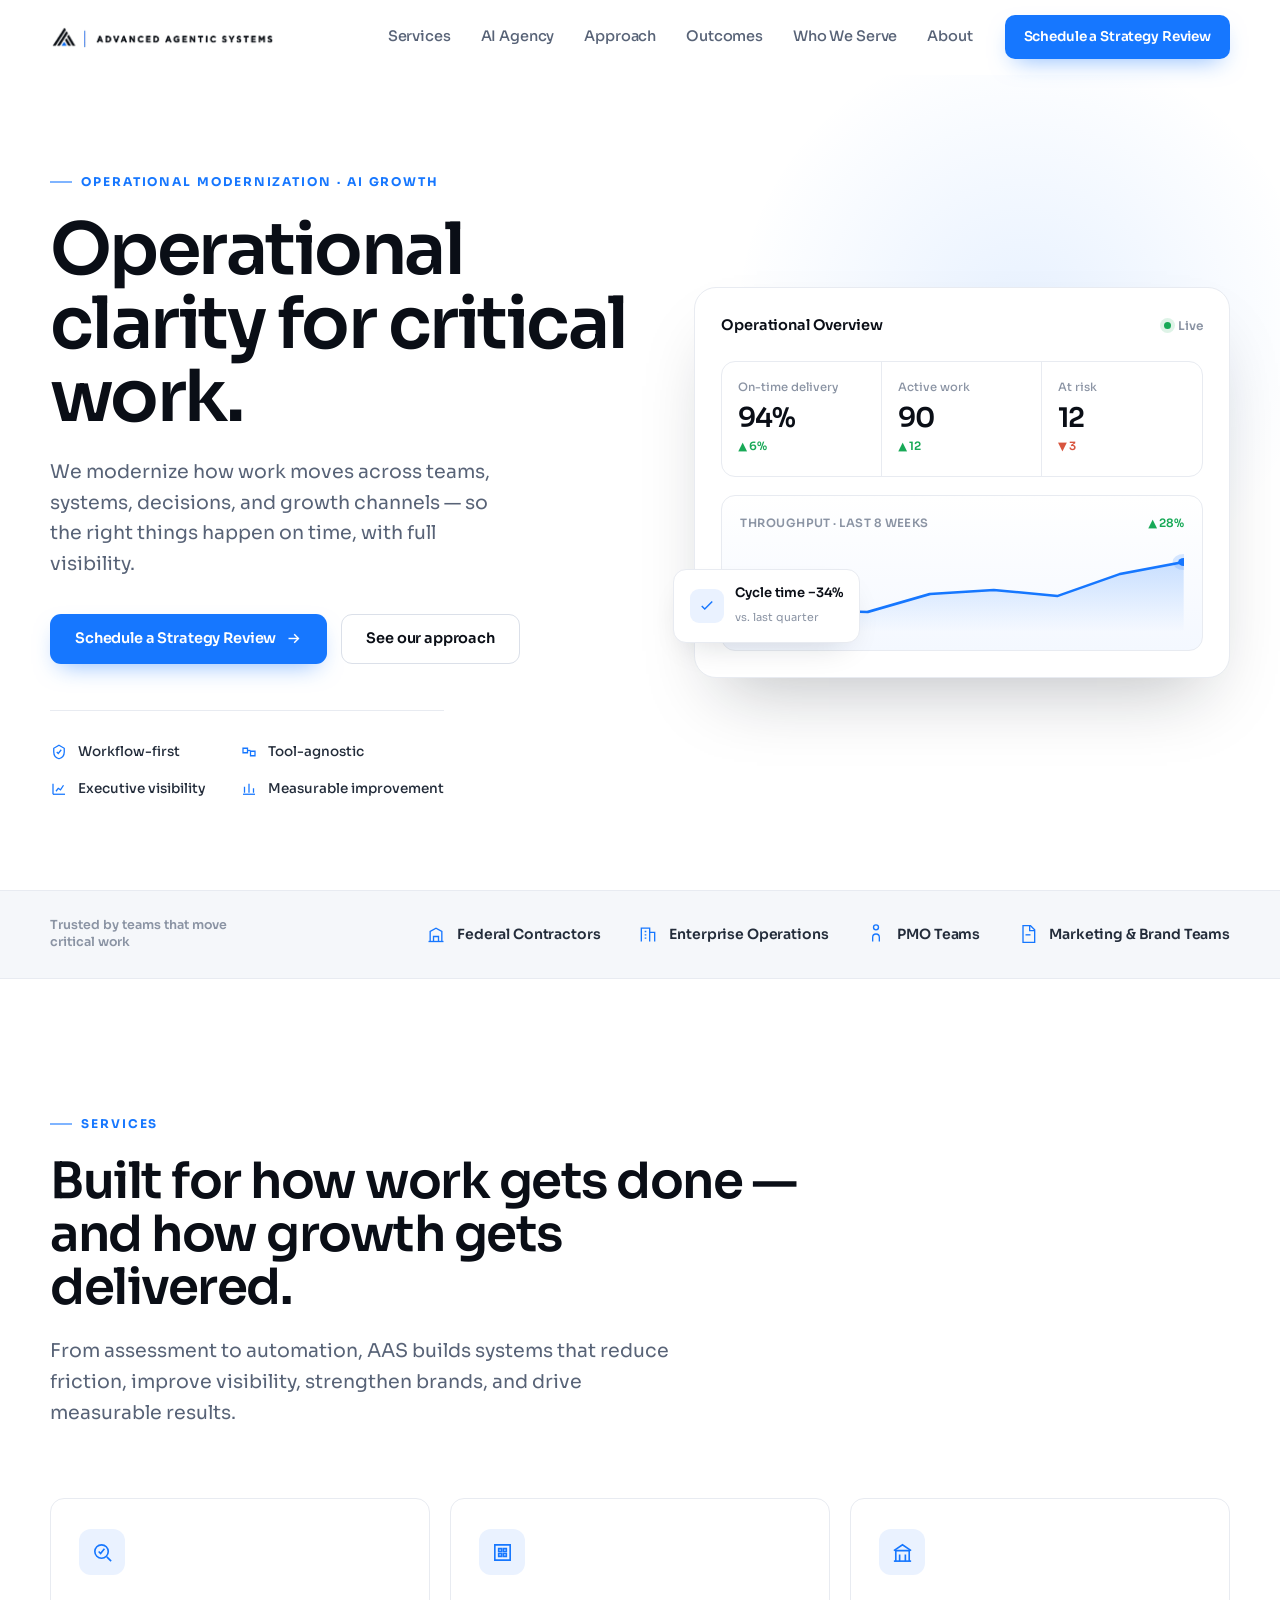
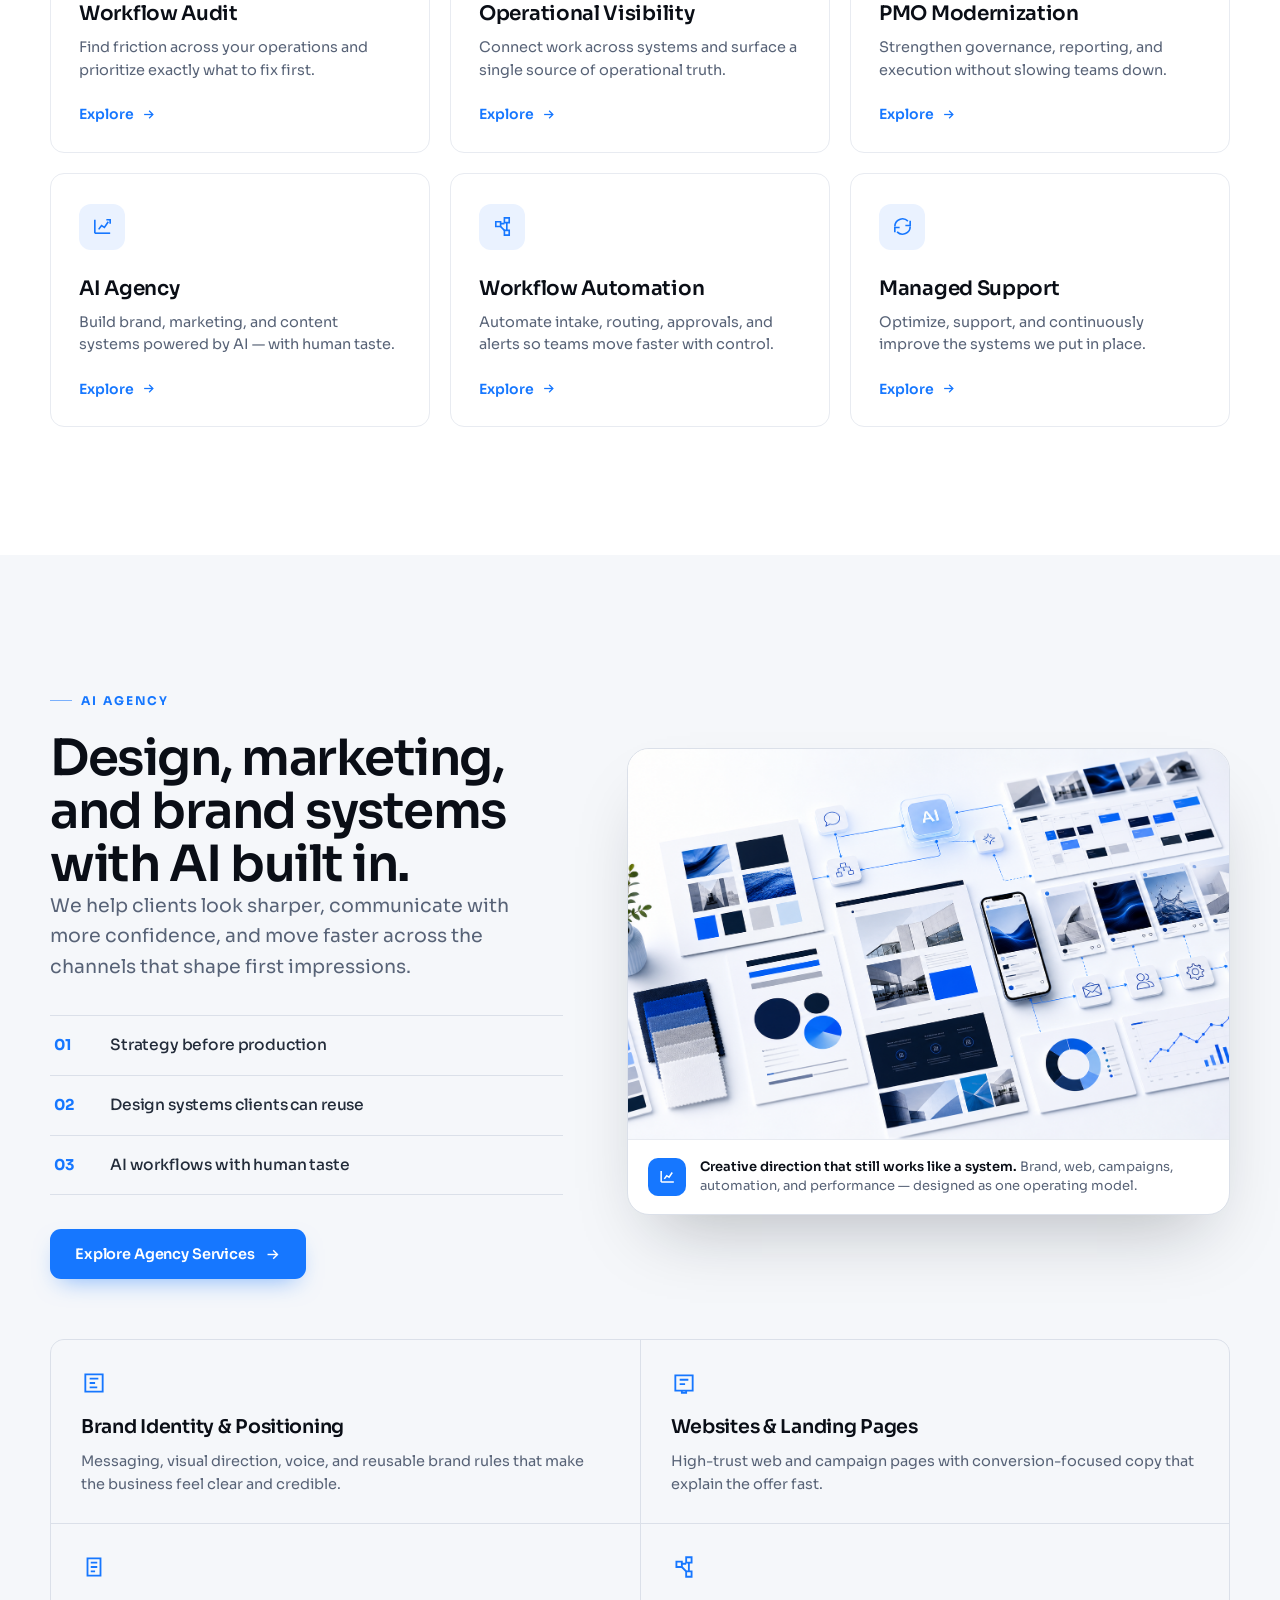
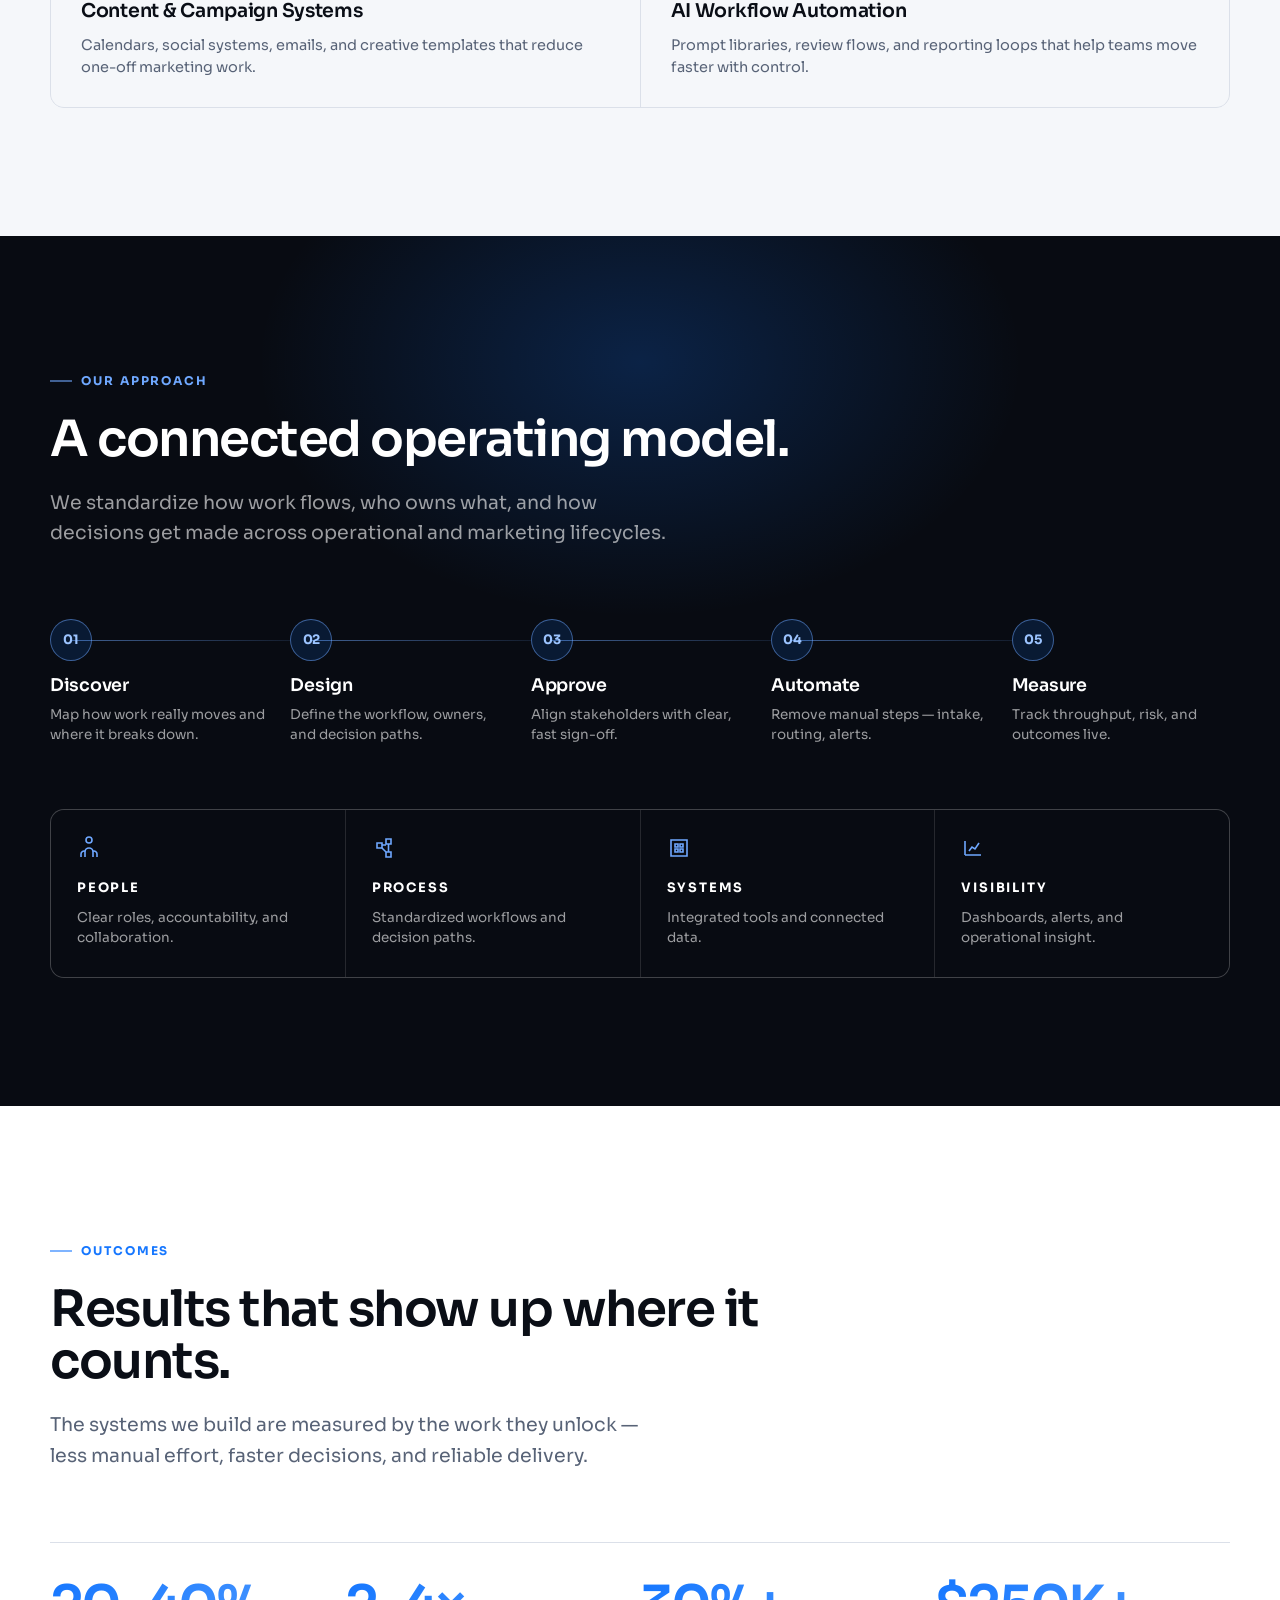
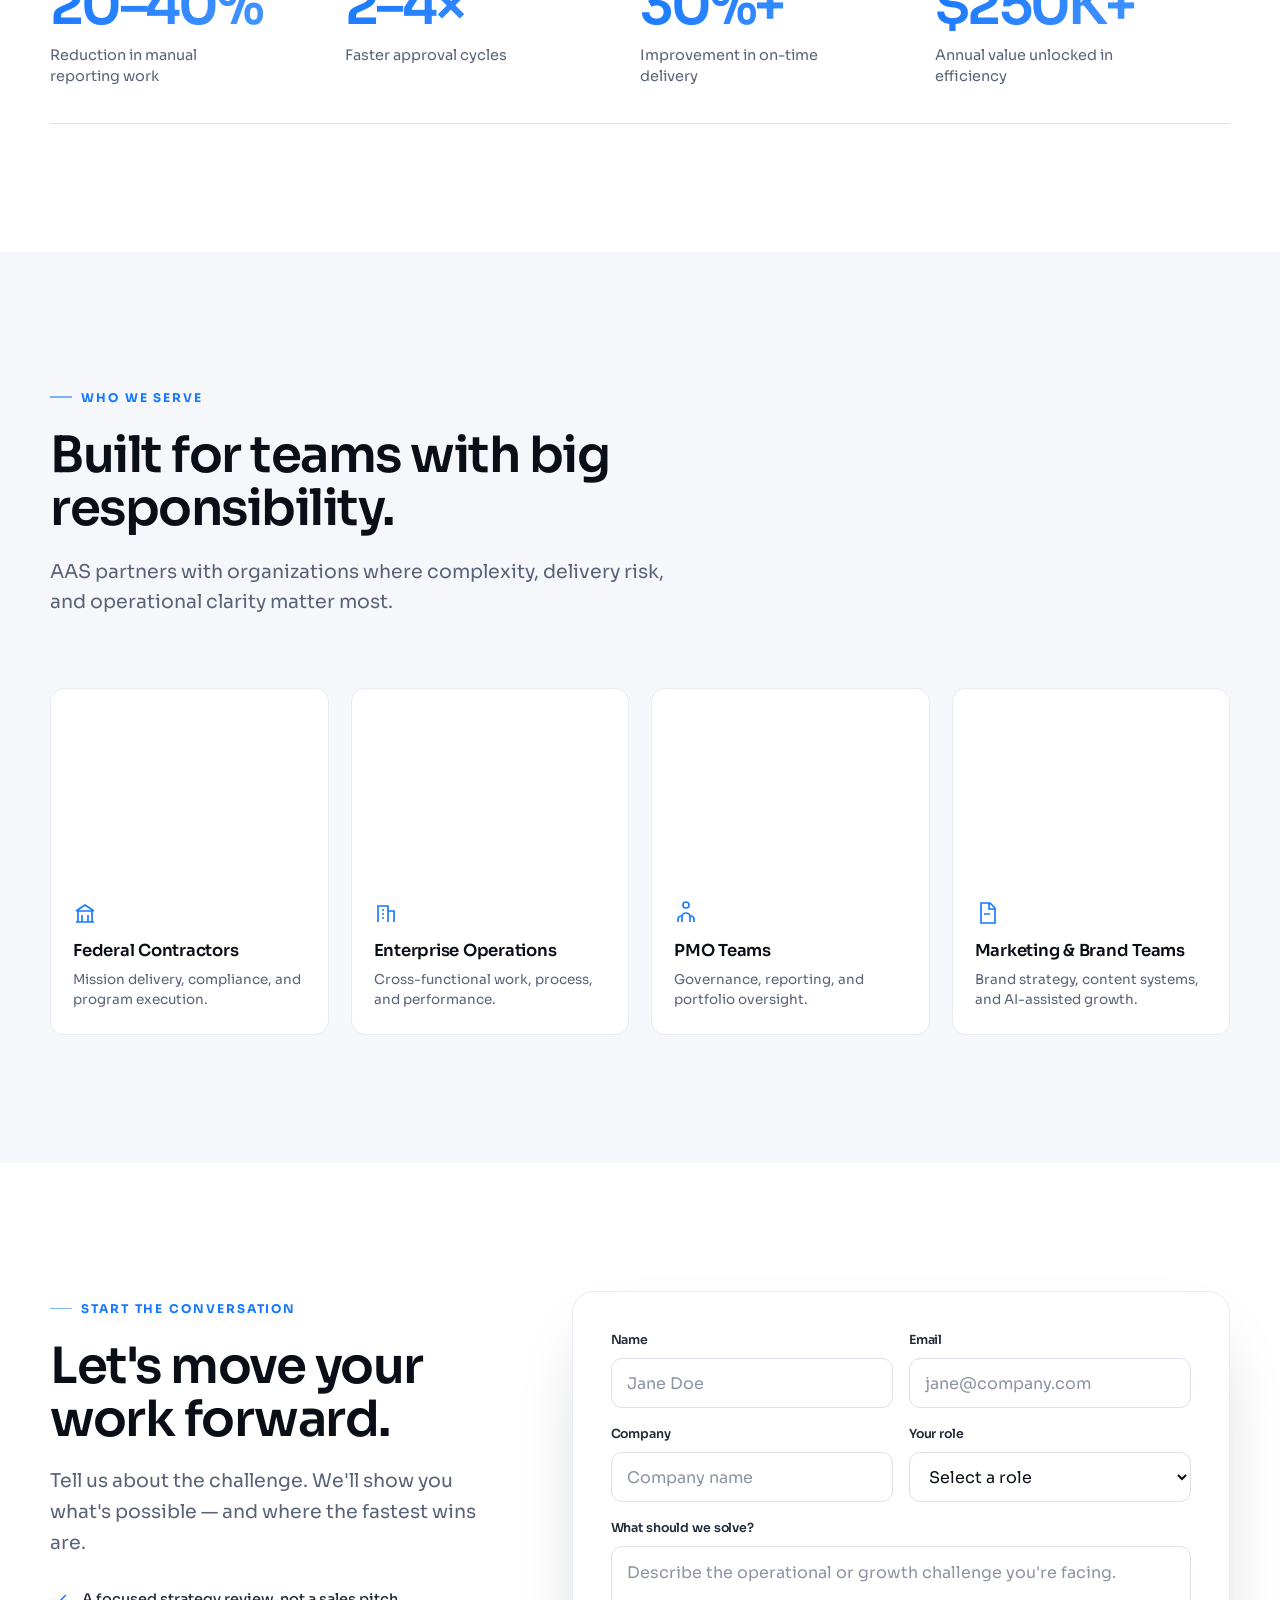
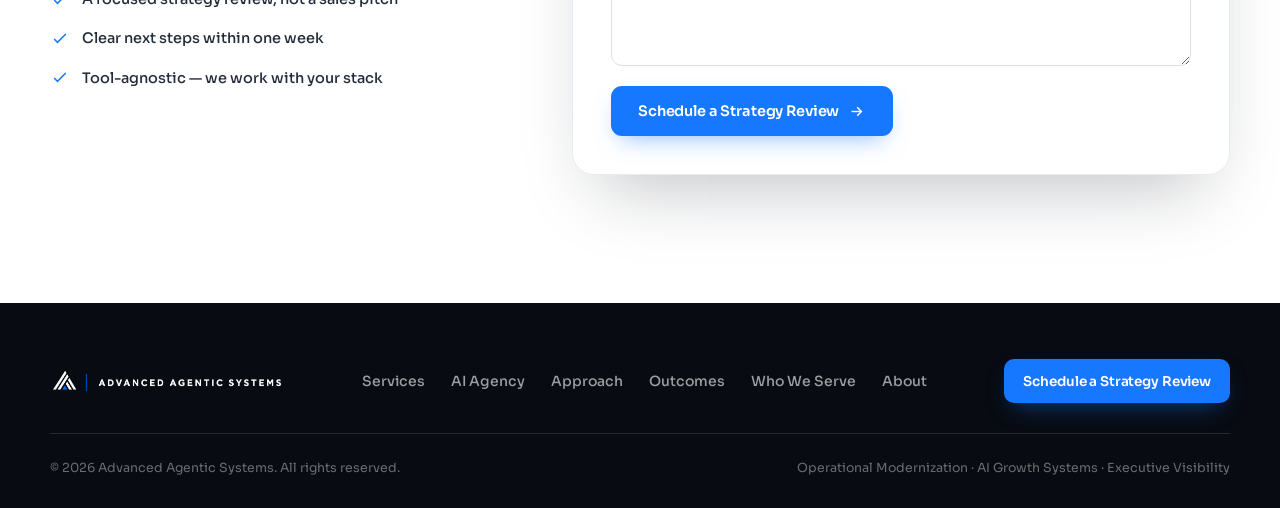
==== commit 6d71c0b0: "Redesign landing page: light editorial direction (AAS Claude V2) Full visual rework of index.html to" ====
--- a/index.html
+++ b/index.html
@@ -10,1878 +10,717 @@
     @font-face {
       font-family: "Sora";
       src: url("assets/Sora-VariableFont_wght.ttf") format("truetype");
-      font-weight: 100 900;
+      font-weight: 100 800;
       font-style: normal;
       font-display: swap;
     }
 
     :root {
-      --black: #02060b;
-      --navy: #061221;
-      --navy-2: #0a1b31;
-      --navy-3: #10253d;
-      --blue: #1677ff;
-      --blue-2: #56a0ff;
-      --green: #23c071;
-      --red: #ff5f52;
-      --ink: #05070c;
-      --slate: #4d5b70;
-      --muted: #8390a3;
-      --line: #dce4ef;
-      --line-dark: rgba(255,255,255,.14);
-      --white: #fff;
-      --soft: #f7faff;
-      --radius: 6px;
-      --shadow: 0 24px 80px rgba(0,0,0,.34);
-      --ease: cubic-bezier(.2,.7,.2,1);
-      --scroll-y: 0px;
+      --bg: #ffffff;
+      --bg-soft: #f5f7fa;
+      --ink: #0a0e16;
+      --ink-soft: #232c3a;
+      --slate: #586377;
+      --muted: #8b94a4;
+      --line: #e8ebf1;
+      --line-strong: #dbe0e9;
+      --accent: #1677ff;
+      --accent-press: #0f63e6;
+      --accent-soft: #eaf2ff;
+      --accent-tint: #f4f8ff;
+      --green: #18a957;
+      --dark: #080b12;
+      --dark-2: #0d1422;
+      --dark-line: rgba(255, 255, 255, .12);
+      --dark-muted: rgba(255, 255, 255, .60);
+      --r-sm: 10px;
+      --r: 14px;
+      --r-lg: 22px;
+      --shadow-sm: 0 1px 2px rgba(16, 24, 40, .04), 0 2px 6px rgba(16, 24, 40, .05);
+      --shadow-md: 0 14px 34px -16px rgba(16, 24, 40, .20);
+      --shadow-lg: 0 36px 70px -28px rgba(13, 20, 34, .28);
+      --ease: cubic-bezier(.22, .68, .24, 1);
+      --maxw: 1180px;
       color-scheme: light;
     }
 
     * { box-sizing: border-box; }
-
-    html { scroll-behavior: auto; }
+    html { scroll-behavior: auto; -webkit-text-size-adjust: 100%; }
 
     body {
       margin: 0;
-      overflow-x: hidden;
-      background: var(--white);
+      background: var(--bg);
       color: var(--ink);
       font-family: "Sora", Inter, system-ui, -apple-system, BlinkMacSystemFont, "Segoe UI", sans-serif;
-      line-height: 1.45;
+      font-weight: 400;
+      line-height: 1.6;
+      overflow-x: hidden;
       -webkit-font-smoothing: antialiased;
       text-rendering: optimizeLegibility;
     }
 
     a { color: inherit; text-decoration: none; }
     img, svg { display: block; max-width: 100%; }
-    button, input, select, textarea { font: inherit; }
-    ::selection { background: rgba(22,119,255,.2); }
-
-    .container {
-      width: min(1168px, calc(100% - 44px));
-      margin: 0 auto;
-    }
-
-    .grid-bg {
-      position: absolute;
-      inset: 0;
-      pointer-events: none;
-      background:
-        linear-gradient(rgba(255,255,255,.05) 1px, transparent 1px),
-        linear-gradient(90deg, rgba(255,255,255,.05) 1px, transparent 1px);
-      background-size: 54px 54px;
-      mask-image: linear-gradient(90deg, transparent, #000 12%, #000 88%, transparent);
-      transform: translateY(calc(var(--scroll-y) * -.05));
-    }
-
+    button, input, select, textarea { font: inherit; color: inherit; }
+    ::selection { background: rgba(22, 119, 255, .16); }
+
+    .wrap { width: min(var(--maxw), calc(100% - 48px)); margin: 0 auto; }
+
+    /* ---------- Typography ---------- */
+    h1, h2, h3, h4, p { margin: 0; }
+
+    .display {
+      font-size: clamp(43px, 5.6vw, 76px);
+      font-weight: 600;
+      letter-spacing: -.035em;
+      line-height: 1.02;
+      color: var(--ink);
+    }
+
+    .h2 {
+      font-size: clamp(31px, 3.9vw, 50px);
+      font-weight: 600;
+      letter-spacing: -.03em;
+      line-height: 1.06;
+      color: var(--ink);
+    }
+
+    .h3 {
+      font-size: 20px;
+      font-weight: 600;
+      letter-spacing: -.015em;
+      line-height: 1.25;
+      color: var(--ink);
+    }
+
+    .kicker {
+      display: inline-flex;
+      align-items: center;
+      gap: 9px;
+      margin-bottom: 22px;
+      color: var(--accent);
+      font-size: 12px;
+      font-weight: 700;
+      letter-spacing: .16em;
+      text-transform: uppercase;
+    }
+
+    .kicker::before {
+      content: "";
+      width: 22px;
+      height: 1.5px;
+      background: var(--accent);
+      opacity: .55;
+    }
+
+    .lede {
+      color: var(--slate);
+      font-size: clamp(16px, 1.5vw, 19px);
+      line-height: 1.62;
+    }
+
+    .eyebrow {
+      color: var(--muted);
+      font-size: 12px;
+      font-weight: 700;
+      letter-spacing: .15em;
+      text-transform: uppercase;
+    }
+
+    /* ---------- Buttons ---------- */
+    .btn {
+      display: inline-flex;
+      align-items: center;
+      justify-content: center;
+      gap: 9px;
+      height: 50px;
+      padding: 0 24px;
+      border-radius: 11px;
+      border: 1px solid transparent;
+      font-size: 14.5px;
+      font-weight: 600;
+      letter-spacing: -.01em;
+      cursor: pointer;
+      white-space: nowrap;
+      transition: transform .18s var(--ease), background .18s var(--ease), border-color .18s var(--ease), box-shadow .18s var(--ease), color .18s var(--ease);
+    }
+
+    .btn svg { width: 17px; height: 17px; stroke-width: 2; }
+    .btn-primary {
+      background: var(--accent);
+      color: #fff;
+      box-shadow: 0 10px 24px -10px rgba(22, 119, 255, .55);
+    }
+    .btn-primary:hover { background: var(--accent-press); transform: translateY(-1px); box-shadow: 0 16px 30px -10px rgba(22, 119, 255, .6); }
+    .btn-primary svg { transition: transform .2s var(--ease); }
+    .btn-primary:hover svg { transform: translateX(3px); }
+
+    .btn-ghost {
+      background: #fff;
+      border-color: var(--line-strong);
+      color: var(--ink);
+    }
+    .btn-ghost:hover { border-color: var(--ink); transform: translateY(-1px); }
+
+    .btn-sm { height: 44px; padding: 0 18px; font-size: 13.5px; border-radius: 10px; }
+
+    .textlink {
+      display: inline-flex;
+      align-items: center;
+      gap: 7px;
+      color: var(--accent);
+      font-size: 14px;
+      font-weight: 600;
+    }
+    .textlink svg { width: 15px; height: 15px; stroke-width: 2; transition: transform .2s var(--ease); }
+    .textlink:hover svg { transform: translateX(3px); }
+
+    /* ---------- Nav ---------- */
     .nav {
       position: sticky;
       top: 0;
-      z-index: 80;
-      background: rgba(2,6,11,.92);
-      color: var(--white);
-      border-bottom: 1px solid rgba(255,255,255,.08);
-      backdrop-filter: blur(18px);
-    }
-
+      z-index: 90;
+      background: rgba(255, 255, 255, .80);
+      backdrop-filter: saturate(180%) blur(16px);
+      border-bottom: 1px solid transparent;
+      transition: border-color .25s var(--ease), box-shadow .25s var(--ease), background .25s var(--ease);
+    }
+    .nav.scrolled {
+      border-bottom-color: var(--line);
+      box-shadow: 0 1px 0 rgba(16, 24, 40, .02), 0 8px 30px -22px rgba(16, 24, 40, .25);
+    }
     .nav-inner {
-      height: 76px;
+      height: 74px;
       display: flex;
       align-items: center;
-      gap: 30px;
-    }
-
-    .brand {
-      width: 254px;
-      flex: 0 0 auto;
-    }
-
-    .brand img {
-      width: 238px;
-      max-height: 42px;
-      object-fit: contain;
-      filter: drop-shadow(0 0 18px rgba(22,119,255,.2));
-    }
-
+      gap: 28px;
+    }
+    .brand { flex: 0 0 auto; display: inline-flex; }
+    .brand img { height: 25px; width: auto; }
     .nav-links {
       margin-left: auto;
       display: flex;
       align-items: center;
-      gap: 28px;
-    }
-
+      gap: 30px;
+    }
     .nav-links a {
       position: relative;
-      color: rgba(255,255,255,.78);
-      font-size: 12px;
-      font-weight: 700;
-      transition: color 160ms var(--ease);
-    }
-
-    .nav-links a:hover,
-    .nav-links a.active { color: var(--white); }
-
-    .nav-links a::after {
+      color: var(--slate);
+      font-size: 14.5px;
+      font-weight: 500;
+      letter-spacing: -.01em;
+      transition: color .16s var(--ease);
+    }
+    .nav-links a:hover, .nav-links a.active { color: var(--ink); }
+    .nav-links a.active::after {
       content: "";
       position: absolute;
-      left: 0;
-      right: 0;
-      bottom: -11px;
-      height: 2px;
-      transform: scaleX(0);
-      transform-origin: center;
-      background: var(--blue);
-      transition: transform 180ms var(--ease);
-    }
-
-    .nav-links a:hover::after,
-    .nav-links a.active::after { transform: scaleX(1); }
-
-    .btn {
-      min-height: 48px;
-      display: inline-flex;
-      align-items: center;
-      justify-content: center;
-      padding: 14px 22px;
-      border-radius: 4px;
-      border: 1px solid transparent;
-      color: var(--white);
-      background: transparent;
-      font-size: 11px;
-      font-weight: 850;
-      letter-spacing: .12em;
-      text-transform: uppercase;
-      line-height: 1.15;
-      text-align: center;
-      cursor: pointer;
-      white-space: nowrap;
-      transition: transform 180ms var(--ease), border-color 180ms var(--ease), background 180ms var(--ease), box-shadow 180ms var(--ease);
-    }
-
-    .btn:hover { transform: translateY(-1px); }
-
-    .btn-primary {
-      background: var(--blue);
-      border-color: var(--blue);
-      box-shadow: 0 18px 36px rgba(22,119,255,.28);
-    }
-
-    .btn-primary:hover {
-      background: #0f68e7;
-      border-color: #0f68e7;
-    }
-
-    .btn-ghost {
-      border-color: rgba(255,255,255,.28);
-      background: rgba(255,255,255,.02);
-    }
-
-    .btn-ghost:hover { background: rgba(255,255,255,.08); }
+      left: -10px;
+      top: 50%;
+      transform: translateY(-50%);
+      width: 5px;
+      height: 5px;
+      border-radius: 50%;
+      background: var(--accent);
+    }
+    .nav-cta { margin-left: 4px; }
 
     .menu-btn {
       display: none;
-      width: 42px;
-      height: 42px;
+      width: 44px; height: 44px;
       margin-left: auto;
-      border: 1px solid rgba(255,255,255,.18);
-      border-radius: 4px;
-      background: transparent;
-      color: var(--white);
       align-items: center;
       justify-content: center;
-    }
-
-    .menu-lines,
-    .menu-lines::before,
-    .menu-lines::after {
+      border: 1px solid var(--line-strong);
+      border-radius: 10px;
+      background: #fff;
+      color: var(--ink);
+      cursor: pointer;
+    }
+    .menu-lines, .menu-lines::before, .menu-lines::after {
       content: "";
       display: block;
-      width: 18px;
-      height: 2px;
+      width: 18px; height: 2px;
+      border-radius: 2px;
       background: currentColor;
-      transition: transform 180ms var(--ease), opacity 180ms var(--ease);
-    }
-
+      transition: transform .2s var(--ease), opacity .2s var(--ease);
+    }
     .menu-lines::before { transform: translateY(-6px); }
     .menu-lines::after { transform: translateY(4px); }
     body.menu-open .menu-lines { transform: rotate(45deg); }
     body.menu-open .menu-lines::before { transform: translateY(0) rotate(90deg); }
     body.menu-open .menu-lines::after { opacity: 0; }
 
-    main section[id] { scroll-margin-top: 76px; }
-
-    h1, h2, h3, p { margin-top: 0; }
-
-    h1, h2, h3 {
-      font-weight: 870;
-      letter-spacing: -.035em;
-      line-height: .98;
-    }
-
-    h1 {
-      max-width: 560px;
-      margin-bottom: 24px;
-      font-size: clamp(48px, 5vw, 68px);
-    }
-
-    h2 {
-      margin-bottom: 18px;
-      font-size: clamp(34px, 4.2vw, 60px);
-    }
-
-    h3 {
-      margin-bottom: 10px;
-      font-size: 20px;
-      line-height: 1.06;
-    }
-
-    .kicker {
-      margin: 0 0 16px;
-      color: var(--blue);
-      font-size: 11px;
-      font-weight: 850;
-      letter-spacing: .22em;
-      text-transform: uppercase;
-    }
-
-    .dark .kicker,
-    .hero .kicker,
-    .contact .kicker { color: #74adff; }
-
-    .lede {
-      max-width: 560px;
-      margin-bottom: 0;
-      color: var(--slate);
-      font-size: 16px;
-      line-height: 1.75;
-    }
-
-    .dark .lede,
-    .dark p,
-    .hero p,
-    .contact p { color: rgba(255,255,255,.7); }
-
-    .hero {
-      position: relative;
-      overflow: hidden;
-      color: var(--white);
-      background:
-        radial-gradient(circle at 72% 14%, rgba(22,119,255,.28), transparent 32%),
-        linear-gradient(135deg, #061221 0%, #02060b 74%);
-    }
-
-    .hero::after {
+    main section[id], span[id] { scroll-margin-top: 90px; }
+
+    /* ---------- Section rhythm ---------- */
+    .section { padding: clamp(80px, 10vw, 140px) 0; }
+    .section-head { max-width: 760px; margin-bottom: clamp(46px, 6vw, 70px); }
+    .section-head .h2 { margin-bottom: 22px; }
+    .section-head .lede { max-width: 620px; }
+
+    /* ---------- Hero ---------- */
+    .hero { position: relative; overflow: hidden; }
+    .hero::before {
       content: "";
       position: absolute;
-      right: min(14vw, 240px);
-      bottom: -18px;
-      width: min(420px, 48vw);
-      height: min(360px, 42vw);
+      top: -10%; right: -6%;
+      width: 52vw; height: 52vw;
+      max-width: 760px; max-height: 760px;
+      background: radial-gradient(circle, rgba(22, 119, 255, .10), transparent 62%);
       pointer-events: none;
-      opacity: .22;
-      background:
-        linear-gradient(135deg, transparent 44%, rgba(22,119,255,.8) 45%, transparent 47%) center 82% / 34% 34% no-repeat,
-        repeating-linear-gradient(124deg, transparent 0 26px, rgba(255,255,255,.16) 27px 29px, transparent 30px 54px);
-      clip-path: polygon(50% 0, 100% 100%, 83% 100%, 50% 34%, 17% 100%, 0 100%);
-      transform: translateY(calc(var(--scroll-y) * .08));
-    }
-
-    .hero-grid {
+    }
+    .hero-inner {
       position: relative;
-      z-index: 1;
-      min-height: 630px;
       display: grid;
-      grid-template-columns: .82fr 1fr;
-      gap: 70px;
-      align-items: center;
-      padding: 46px 0 58px;
-    }
-
-    .hero-copy {
-      padding-top: 10px;
-    }
-
-    .hero-copy p {
-      max-width: 470px;
-      margin-bottom: 0;
-      font-size: 18px;
-      line-height: 1.65;
-    }
-
-    .hero-actions {
-      display: flex;
-      gap: 14px;
-      margin-top: 34px;
-      flex-wrap: wrap;
-    }
-
-    .signal-row {
+      grid-template-columns: 1.04fr .96fr;
+      gap: clamp(40px, 5vw, 76px);
+      align-items: center;
+      padding: clamp(56px, 7vw, 96px) 0 clamp(60px, 7vw, 104px);
+    }
+    .hero-copy { max-width: 580px; }
+    .hero h1 { margin-bottom: 24px; }
+    .hero .lede { max-width: 470px; margin-bottom: 34px; }
+    .hero-actions { display: flex; flex-wrap: wrap; gap: 14px; }
+
+    .principles {
       display: grid;
-      grid-template-columns: repeat(4, minmax(0, 1fr));
-      gap: 18px;
-      margin-top: 62px;
-      max-width: 650px;
-    }
-
-    .signal {
-      display: grid;
-      grid-template-columns: 22px 1fr;
+      grid-template-columns: repeat(2, auto);
+      gap: 16px 34px;
+      margin-top: 46px;
+      padding-top: 30px;
+      border-top: 1px solid var(--line);
+      width: fit-content;
+    }
+    .principle {
+      display: inline-flex;
+      align-items: center;
       gap: 10px;
-      align-items: start;
-      color: rgba(255,255,255,.76);
-      font-size: 12px;
-      line-height: 1.25;
-      font-weight: 650;
-    }
-
-    .signal svg {
-      width: 20px;
-      height: 20px;
-      color: #8bbcff;
-      stroke-width: 1.7;
-    }
-
-    .dashboard {
-      width: 100%;
-      min-height: 500px;
-      padding: 22px;
-      border: 1px solid rgba(119,174,255,.32);
-      border-radius: 7px;
-      background: rgba(3,12,23,.78);
-      box-shadow: var(--shadow), inset 0 1px 0 rgba(255,255,255,.06);
-      backdrop-filter: blur(14px);
-      transform: translateY(calc(var(--scroll-y) * .025));
-    }
-
+      color: var(--ink-soft);
+      font-size: 13.5px;
+      font-weight: 500;
+    }
+    .principle svg { width: 18px; height: 18px; color: var(--accent); stroke-width: 1.7; flex: 0 0 auto; }
+
+    /* ---------- Hero panel (calm dashboard) ---------- */
+    .panel {
+      position: relative;
+      padding: 26px;
+      background: #fff;
+      border: 1px solid var(--line);
+      border-radius: var(--r-lg);
+      box-shadow: var(--shadow-lg);
+    }
     .panel-head {
       display: flex;
+      align-items: center;
       justify-content: space-between;
-      align-items: center;
+      margin-bottom: 24px;
+    }
+    .panel-head strong { font-size: 14.5px; font-weight: 600; letter-spacing: -.01em; }
+    .live { display: inline-flex; align-items: center; gap: 7px; color: var(--muted); font-size: 12px; font-weight: 600; }
+    .live::before {
+      content: ""; width: 7px; height: 7px; border-radius: 50%;
+      background: var(--green); box-shadow: 0 0 0 4px rgba(24, 169, 87, .14);
+    }
+    .kpis {
+      display: grid;
+      grid-template-columns: repeat(3, 1fr);
+      border: 1px solid var(--line);
+      border-radius: var(--r);
+      overflow: hidden;
+      margin-bottom: 18px;
+    }
+    .kpi { padding: 16px 16px 18px; border-right: 1px solid var(--line); }
+    .kpi:last-child { border-right: 0; }
+    .kpi small { display: block; color: var(--muted); font-size: 11.5px; font-weight: 500; margin-bottom: 9px; }
+    .kpi b { display: block; font-size: 27px; font-weight: 600; letter-spacing: -.04em; line-height: 1; }
+    .kpi i { font-style: normal; font-size: 11.5px; font-weight: 600; }
+    .kpi .pos { color: var(--green); }
+    .kpi .neg { color: #d8553f; }
+
+    .chart {
+      padding: 18px;
+      border: 1px solid var(--line);
+      border-radius: var(--r);
+      background: linear-gradient(180deg, #fff, var(--accent-tint));
+    }
+    .chart-top { display: flex; align-items: center; justify-content: space-between; margin-bottom: 12px; }
+    .chart-top span { color: var(--muted); font-size: 11.5px; font-weight: 600; letter-spacing: .04em; }
+    .chart-top em { font-style: normal; color: var(--green); font-size: 11.5px; font-weight: 600; }
+    .chart svg { width: 100%; height: 88px; display: block; }
+    .panel-float {
+      position: absolute;
+      left: -22px; bottom: 34px;
+      display: flex; align-items: center; gap: 11px;
+      padding: 13px 16px;
+      background: #fff;
+      border: 1px solid var(--line);
+      border-radius: 13px;
+      box-shadow: var(--shadow-md);
+    }
+    .panel-float .dot { width: 34px; height: 34px; border-radius: 9px; background: var(--accent-soft); color: var(--accent); display: grid; place-items: center; }
+    .panel-float .dot svg { width: 18px; height: 18px; stroke-width: 1.9; }
+    .panel-float b { display: block; font-size: 13px; font-weight: 600; letter-spacing: -.01em; }
+    .panel-float small { color: var(--muted); font-size: 11px; }
+
+    /* ---------- Trust strip ---------- */
+    .trust { border-top: 1px solid var(--line); border-bottom: 1px solid var(--line); background: var(--bg-soft); }
+    .trust-inner {
+      display: flex;
+      align-items: center;
+      gap: 40px;
+      flex-wrap: wrap;
+      padding: 26px 0;
+    }
+    .trust-label { color: var(--muted); font-size: 12.5px; font-weight: 600; max-width: 180px; line-height: 1.4; }
+    .trust-items { display: flex; flex-wrap: wrap; gap: 14px 38px; margin-left: auto; }
+    .trust-item { display: inline-flex; align-items: center; gap: 11px; color: var(--ink-soft); font-size: 14px; font-weight: 600; letter-spacing: -.01em; }
+    .trust-item svg { width: 20px; height: 20px; color: var(--accent); stroke-width: 1.6; }
+
+    /* ---------- Services ---------- */
+    .services-grid {
+      display: grid;
+      grid-template-columns: repeat(3, 1fr);
       gap: 20px;
-      margin-bottom: 22px;
-    }
-
-    .panel-title {
-      color: var(--white);
-      font-size: 15px;
-      font-weight: 800;
-      letter-spacing: -.01em;
-    }
-
-    .live {
-      display: inline-flex;
-      align-items: center;
-      gap: 8px;
-      color: #7ee4aa;
-      font-size: 12px;
-      font-weight: 760;
-    }
-
-    .live::before {
-      content: "";
-      width: 7px;
-      height: 7px;
-      border-radius: 50%;
-      background: #25d179;
-      box-shadow: 0 0 0 5px rgba(35,192,113,.12);
-    }
-
-    .stat-grid {
-      display: grid;
-      grid-template-columns: repeat(4, minmax(0, 1fr));
-      gap: 13px;
-      margin-bottom: 18px;
-    }
-
-    .stat {
-      min-height: 106px;
-      padding: 16px;
-      border: 1px solid rgba(255,255,255,.12);
-      border-radius: 4px;
-      background: rgba(7,20,36,.65);
-    }
-
-    .stat span {
-      display: block;
-      margin-bottom: 12px;
-      color: rgba(255,255,255,.56);
-      font-size: 11px;
-    }
-
-    .stat strong {
-      display: inline-flex;
-      align-items: baseline;
-      gap: 8px;
-      color: var(--white);
-      font-size: 30px;
-      font-weight: 780;
-      letter-spacing: -.04em;
-    }
-
-    .stat .up { color: var(--green); font-size: 11px; letter-spacing: 0; }
-    .stat .risk { color: var(--red); }
-
-    .overview-grid {
-      display: grid;
-      grid-template-columns: 1.34fr .72fr;
-      gap: 16px;
-    }
-
-    .mini-card {
-      min-height: 246px;
-      padding: 18px;
-      border: 1px solid rgba(255,255,255,.12);
-      border-radius: 4px;
-      background: rgba(7,20,36,.65);
-    }
-
-    .micro-label {
-      margin: 0 0 16px;
-      color: rgba(255,255,255,.56);
-      font-size: 10px;
-      font-weight: 850;
-      letter-spacing: .16em;
-      text-transform: uppercase;
-    }
-
-    .status-bars {
-      display: grid;
-      gap: 14px;
-    }
-
-    .status-row {
-      display: grid;
-      grid-template-columns: 90px 1fr 34px;
-      align-items: center;
-      gap: 13px;
-      color: rgba(255,255,255,.78);
-      font-size: 12px;
-      font-weight: 650;
-    }
-
-    .bar {
-      height: 8px;
-      overflow: hidden;
-      border-radius: 99px;
-      background: rgba(255,255,255,.08);
-    }
-
-    .bar span {
-      display: block;
-      width: var(--w);
-      height: 100%;
-      border-radius: inherit;
-      background: linear-gradient(90deg, #0c70ff, #6db0ff);
-      animation: grow 1.2s var(--ease) both;
-    }
-
-    @keyframes grow {
-      from { transform: scaleX(.1); transform-origin: left; }
-      to { transform: scaleX(1); transform-origin: left; }
-    }
-
-    .risk-row {
-      display: flex;
-      justify-content: space-between;
-      gap: 14px;
-      padding: 13px 0;
-      color: rgba(255,255,255,.78);
-      border-bottom: 1px solid rgba(255,255,255,.1);
-      font-size: 12px;
-    }
-
-    .risk-row:last-child { border-bottom: 0; }
-    .risk-row strong { color: var(--white); }
-
-    .trust-strip {
-      position: relative;
-      z-index: 2;
-      color: var(--ink);
-      background:
-        linear-gradient(90deg, rgba(255,255,255,.96), rgba(244,248,255,.94)),
-        var(--white);
-      border-top: 1px solid var(--line);
-      border-bottom: 1px solid var(--line);
-    }
-
-    .trust-inner {
-      min-height: 128px;
-      display: grid;
-      grid-template-columns: 1.35fr repeat(4, 1fr);
-      gap: 30px;
-      align-items: center;
-    }
-
-    .trust-label {
-      color: var(--muted);
-      font-size: 10px;
-      font-weight: 850;
-      letter-spacing: .18em;
-      text-transform: uppercase;
-    }
-
-    .trust-item {
-      display: grid;
-      grid-template-columns: 34px 1fr;
-      gap: 13px;
-      align-items: center;
-    }
-
-    .trust-item svg {
-      width: 30px;
-      height: 30px;
-      color: var(--blue);
-      stroke-width: 1.45;
-    }
-
-    .trust-item strong {
-      display: block;
-      color: var(--ink);
-      font-size: 13px;
-      line-height: 1.18;
-    }
-
-    .section {
-      position: relative;
-      padding: 78px 0;
-      overflow: hidden;
-    }
-
-    .section-head {
-      display: grid;
-      grid-template-columns: .95fr .9fr;
-      gap: 80px;
-      align-items: end;
-      margin-bottom: 48px;
-    }
-
-    .section-head h2 { max-width: 520px; }
-    .section-head .lede { max-width: 570px; }
-
-    .services {
-      background:
-        radial-gradient(circle at 10% 10%, rgba(22,119,255,.08), transparent 30%),
-        var(--white);
-    }
-
-    .accent-line {
-      width: 78px;
-      height: 3px;
-      margin-top: 20px;
-      background: var(--blue);
-    }
-
-    .service-menu {
-      display: grid;
-      grid-template-columns: repeat(6, minmax(0, 1fr));
-      border-top: 1px solid var(--line);
-      border-bottom: 1px solid var(--line);
-    }
-
-    .service-card {
-      min-height: 244px;
+    }
+    .svc {
       display: flex;
       flex-direction: column;
-      justify-content: space-between;
-      padding: 24px 22px 26px;
-      border-right: 1px solid var(--line);
-      transition: background 180ms var(--ease), transform 180ms var(--ease);
-    }
-
-    .service-card:first-child { border-left: 0; }
-    .service-card:last-child { border-right: 0; }
-
-    .service-card:hover {
-      background: #f2f7ff;
-      transform: translateY(-2px);
-    }
-
-    .service-card svg {
-      width: 36px;
-      height: 36px;
-      color: var(--blue);
-      stroke-width: 1.65;
-      margin-bottom: 34px;
-    }
-
-    .service-card h3 {
-      min-height: 44px;
-      margin-bottom: 12px;
-      font-size: 18px;
-      letter-spacing: -.03em;
-    }
-
-    .service-card p {
-      margin: 0;
-      color: var(--slate);
-      font-size: 13px;
-      line-height: 1.55;
-    }
-
-    .arrow {
-      margin-top: 22px;
-      color: var(--blue);
-      font-size: 18px;
-      font-weight: 900;
-      line-height: 1;
-      white-space: nowrap;
-    }
-
-    .agency {
-      position: relative;
+      padding: 30px 28px 26px;
+      background: #fff;
+      border: 1px solid var(--line);
+      border-radius: var(--r);
+      transition: transform .22s var(--ease), border-color .22s var(--ease), box-shadow .22s var(--ease);
+    }
+    .svc:hover { transform: translateY(-4px); border-color: rgba(22, 119, 255, .35); box-shadow: var(--shadow-md); }
+    .svc-icon {
+      width: 46px; height: 46px;
+      display: grid; place-items: center;
+      margin-bottom: 26px;
+      border-radius: 12px;
+      background: var(--accent-soft);
+      color: var(--accent);
+    }
+    .svc-icon svg { width: 23px; height: 23px; stroke-width: 1.7; }
+    .svc h3 { margin-bottom: 10px; }
+    .svc p { color: var(--slate); font-size: 14.5px; line-height: 1.55; margin-bottom: 22px; }
+    .svc .textlink { margin-top: auto; }
+
+    /* ---------- Agency ---------- */
+    .agency { background: var(--bg-soft); }
+    .agency-top {
+      display: grid;
+      grid-template-columns: .92fr 1.08fr;
+      gap: clamp(40px, 5vw, 72px);
+      align-items: center;
+    }
+    .proof { margin: 32px 0 34px; border-top: 1px solid var(--line-strong); }
+    .proof-row {
+      display: grid;
+      grid-template-columns: 38px 1fr;
+      gap: 18px;
+      align-items: center;
+      padding: 17px 4px;
+      border-bottom: 1px solid var(--line-strong);
+    }
+    .proof-row b { color: var(--accent); font-size: 15px; font-weight: 700; letter-spacing: .02em; }
+    .proof-row span { color: var(--ink-soft); font-size: 15.5px; font-weight: 500; letter-spacing: -.01em; }
+
+    .figure {
+      border: 1px solid var(--line-strong);
+      border-radius: var(--r-lg);
       overflow: hidden;
-      color: var(--ink);
-      background:
-        linear-gradient(110deg, rgba(255,255,255,.98) 0%, rgba(255,255,255,.98) 46%, rgba(244,248,255,.92) 46%, rgba(244,248,255,.92) 100%),
-        var(--white);
-    }
-
-    .agency::before {
-      content: "";
-      position: absolute;
-      inset: 0;
-      pointer-events: none;
-      background:
-        linear-gradient(rgba(22,119,255,.055) 1px, transparent 1px),
-        linear-gradient(90deg, rgba(22,119,255,.055) 1px, transparent 1px);
-      background-size: 72px 72px;
-      mask-image: linear-gradient(90deg, #000, #000 42%, transparent 88%);
-      opacity: .75;
-    }
-
-    .agency-layout {
-      position: relative;
-      z-index: 1;
-      display: grid;
-      grid-template-columns: minmax(0, .9fr) minmax(440px, 1.1fr);
-      gap: 58px;
-      align-items: start;
-    }
-
-    .agency-copy h2 {
-      max-width: 620px;
-      margin-bottom: 20px;
-      color: var(--ink);
-      font-size: clamp(38px, 4.4vw, 62px);
-      line-height: 1;
-    }
-
-    .agency-copy h2::after {
-      content: ".";
-      color: var(--blue);
-    }
-
-    .agency-copy .lede {
-      max-width: 590px;
-      color: var(--slate);
-    }
-
-    .agency-proof {
-      display: grid;
-      grid-template-columns: repeat(3, minmax(0, 1fr));
-      gap: 1px;
-      margin: 34px 0;
-      border: 1px solid var(--line);
-      background: var(--line);
-    }
-
-    .agency-proof-item {
-      min-height: 110px;
-      padding: 20px;
-      background: rgba(255,255,255,.94);
-    }
-
-    .agency-proof-item strong {
-      display: block;
-      margin-bottom: 8px;
-      color: var(--blue);
-      font-size: 24px;
-      line-height: 1;
-      letter-spacing: -.04em;
-    }
-
-    .agency-proof-item span {
-      color: var(--slate);
-      font-size: 12px;
-      font-weight: 680;
-      line-height: 1.35;
-    }
-
-    .agency-services-grid {
-      position: relative;
-      z-index: 1;
-      display: grid;
-      grid-template-columns: repeat(2, minmax(0, 1fr));
-      gap: 14px;
-      margin-top: 34px;
-    }
-
-    .agency-service {
-      min-height: 198px;
-      padding: 24px;
-      border: 1px solid var(--line);
-      border-radius: 6px;
-      background: rgba(255,255,255,.92);
-      box-shadow: 0 16px 44px rgba(6,18,33,.07);
-      transition: transform 180ms var(--ease), border-color 180ms var(--ease), box-shadow 180ms var(--ease);
-    }
-
-    .agency-service:hover {
-      transform: translateY(-3px);
-      border-color: rgba(22,119,255,.32);
-      box-shadow: 0 24px 56px rgba(6,18,33,.1);
-    }
-
-    .agency-service svg {
-      width: 28px;
-      height: 28px;
-      margin-bottom: 24px;
-      color: var(--blue);
-      stroke-width: 1.65;
-    }
-
-    .agency-service h3 {
-      margin-bottom: 10px;
-      font-size: 19px;
-      letter-spacing: -.035em;
-    }
-
-    .agency-service p {
-      margin: 0;
-      color: var(--slate);
-      font-size: 13px;
-      line-height: 1.58;
-    }
-
-    .agency-visual {
-      position: relative;
-      margin-top: 10px;
-      border: 1px solid rgba(15,32,54,.12);
-      border-radius: 6px;
-      overflow: hidden;
-      background: var(--white);
-      box-shadow:
-        0 1px 0 rgba(255,255,255,.9) inset,
-        0 28px 80px rgba(6,18,33,.14);
-    }
-
-    .agency-visual img {
-      width: 100%;
-      aspect-ratio: 16 / 10.6;
-      object-fit: cover;
-      filter: saturate(.98) contrast(1.01);
-    }
-
-    .agency-visual::after {
-      display: none;
-    }
-
-    .agency-caption {
-      display: grid;
-      grid-template-columns: 1fr auto;
-      gap: 24px;
-      align-items: center;
+      background: #fff;
+      box-shadow: var(--shadow-lg);
+    }
+    .figure img { width: 100%; aspect-ratio: 16 / 10.4; object-fit: cover; }
+    .figure-cap {
+      display: flex; align-items: center; gap: 14px;
       padding: 18px 20px;
       border-top: 1px solid var(--line);
-      background: rgba(255,255,255,.94);
-    }
-
-    .agency-caption strong {
-      color: var(--ink);
-      font-size: 13px;
-      line-height: 1.25;
-    }
-
-    .agency-caption span {
-      display: block;
-      margin-top: 5px;
-      color: var(--slate);
-      font-size: 12px;
-      line-height: 1.4;
-    }
-
-    .agency-caption-mark {
-      display: inline-grid;
-      width: 42px;
-      height: 42px;
-      place-items: center;
-      border-radius: 50%;
-      color: var(--white);
-      background: var(--blue);
-      box-shadow: 0 14px 32px rgba(22,119,255,.28);
-    }
-
-    .agency-caption-mark svg {
-      width: 21px;
-      height: 21px;
-      stroke-width: 1.8;
-    }
-
-    .agency-flow {
-      display: none;
-    }
-
-    .light-band {
-      background:
-        radial-gradient(circle at 86% 18%, rgba(22,119,255,.09), transparent 28%),
-        var(--white);
-      background-color: var(--white);
-      color: var(--ink);
-    }
-
-    .light-band .section-head .lede,
-    .light-band p {
-      color: var(--slate);
-    }
-
-    .light-band .kicker {
-      color: var(--blue);
-    }
-
-    .light-band .grid-bg {
-      background:
-        linear-gradient(rgba(22,119,255,.055) 1px, transparent 1px),
-        linear-gradient(90deg, rgba(22,119,255,.055) 1px, transparent 1px);
-    }
-
-    .light-band .audience-card {
-      border: 1px solid var(--line);
-      background: var(--white);
-      box-shadow: 0 16px 44px rgba(6,18,33,.06);
-    }
-
-    .light-band .audience-card:hover {
-      border-color: rgba(22,119,255,.32);
-    }
-
-    .light-band .audience-image {
-      background:
-        linear-gradient(rgba(255,255,255,.02), rgba(255,255,255,.42)),
-        var(--image) center / cover;
-      filter: saturate(.76);
-    }
-
-    .light-band .audience-body {
-      background: var(--white);
-    }
-
-    .light-band .audience-body svg {
-      color: var(--blue);
-    }
-
-    .light-band .audience-body h3 {
-      color: var(--ink);
-    }
-
-    .light-band .audience-body p {
-      color: var(--slate);
-    }
-
-    .flow-step {
-      display: none;
-    }
-
-    .legacy-agency-flow {
-      content: "";
-      display: none;
-    }
-
+    }
+    .figure-cap .mark { width: 38px; height: 38px; flex: 0 0 auto; border-radius: 10px; background: var(--accent); color: #fff; display: grid; place-items: center; }
+    .figure-cap .mark svg { width: 19px; height: 19px; stroke-width: 1.9; }
+    .figure-cap p { font-size: 13px; color: var(--slate); line-height: 1.45; }
+    .figure-cap b { color: var(--ink); font-weight: 600; }
+
+    .agency-svcs {
+      display: grid;
+      grid-template-columns: repeat(2, 1fr);
+      gap: 1px;
+      margin-top: 60px;
+      background: var(--line-strong);
+      border: 1px solid var(--line-strong);
+      border-radius: var(--r);
+      overflow: hidden;
+    }
+    .agency-svc { padding: 30px 30px 28px; background: var(--bg-soft); }
+    .agency-svc svg.lead { width: 26px; height: 26px; color: var(--accent); stroke-width: 1.7; margin-bottom: 20px; }
+    .agency-svc h3 { margin-bottom: 10px; font-size: 19px; }
+    .agency-svc p { color: var(--slate); font-size: 14.5px; line-height: 1.55; }
+
+    /* ---------- Approach (dark anchor) ---------- */
     .approach {
       position: relative;
       overflow: hidden;
-      color: var(--white);
-      background: #02060b;
-    }
-
+      background: var(--dark);
+      color: #fff;
+    }
     .approach::before {
       content: "";
       position: absolute;
-      inset: 0;
+      top: -20%; left: 50%;
+      width: 900px; height: 600px;
+      transform: translateX(-50%);
+      background: radial-gradient(ellipse at center, rgba(22, 119, 255, .22), transparent 60%);
       pointer-events: none;
-      background:
-        linear-gradient(rgba(22,119,255,.1) 1px, transparent 1px),
-        linear-gradient(90deg, rgba(22,119,255,.1) 1px, transparent 1px),
-        radial-gradient(circle at 72% 32%, rgba(22,119,255,.3), transparent 31%),
-        linear-gradient(90deg, rgba(0,0,0,.92), rgba(4,13,28,.78) 45%, rgba(2,6,11,.98));
-      background-size: 64px 64px, 64px 64px, auto, auto;
-      opacity: .95;
-    }
-
-    .approach-stage {
-      position: relative;
-      z-index: 1;
-      width: min(1168px, calc(100% - 44px));
-      min-height: 0;
-      margin: 0 auto;
-      padding: 38px 0 0;
-    }
-
-    .approach-logo-bg {
-      position: absolute;
-      inset: 0 -70px auto auto;
-      width: min(680px, 58vw);
-      height: 540px;
-      opacity: .7;
-      pointer-events: none;
-      background: url("assets/website-logo-bg.png") right top / cover no-repeat;
-      mix-blend-mode: screen;
-      filter: saturate(1.12);
-    }
-
-    .approach-head {
-      position: relative;
-      z-index: 3;
-      display: block;
-      max-width: 640px;
-      margin-bottom: 8px;
-    }
-
-    .approach-head h2 {
-      max-width: 640px;
-      margin: 0;
-      font-size: clamp(44px, 4.2vw, 60px);
-      line-height: .99;
-      text-shadow: 0 16px 44px rgba(0,0,0,.58);
-    }
-
-    .approach-head h2::after {
-      content: ".";
-      color: var(--blue);
-    }
-
-    .approach-head .lede {
-      max-width: 510px;
-      margin-top: 16px;
-      margin-bottom: 0;
-      color: rgba(255,255,255,.7);
-      font-size: 15px;
-      line-height: 1.62;
-    }
-
-    .operating-map {
-      position: relative;
-      z-index: 2;
+    }
+    .approach .wrap { position: relative; }
+    .approach .kicker { color: #6fa8ff; }
+    .approach .kicker::before { background: #6fa8ff; }
+    .approach .h2 { color: #fff; }
+    .approach .lede { color: var(--dark-muted); }
+
+    .flow {
       display: grid;
-      grid-template-columns: repeat(5, minmax(0, 1fr));
-      gap: 10px;
-      min-height: 0;
-      margin: 26px 0 20px;
-      padding: 12px;
-      border: 1px solid rgba(65,150,255,.28);
-      border-radius: 10px;
-      background:
-        linear-gradient(90deg, rgba(7,24,44,.88), rgba(7,17,30,.62)),
-        rgba(2,9,17,.72);
-      box-shadow:
-        0 1px 0 rgba(255,255,255,.07) inset,
-        0 18px 54px rgba(0,0,0,.28);
-      backdrop-filter: blur(12px);
-    }
-
-    .operating-map::before {
+      grid-template-columns: repeat(5, 1fr);
+      gap: 22px;
+      margin-top: 8px;
+      counter-reset: step;
+    }
+    .step { position: relative; padding-top: 56px; }
+    .step::before {
       content: "";
       position: absolute;
-      left: 34px;
-      right: 34px;
-      top: 50%;
+      top: 21px; left: 21px; right: -22px;
       height: 1px;
-      background: linear-gradient(90deg, transparent, rgba(22,119,255,.55), transparent);
-      pointer-events: none;
-    }
-
-    .map-path {
-      display: none;
-    }
-
-    .path-glow {
-      fill: none;
-      stroke: rgba(22,119,255,.48);
-      stroke-width: 12;
-      filter: blur(9px);
-    }
-
-    .path-line {
-      fill: none;
-      stroke: url(#pathGradient);
-      stroke-width: 3;
-      stroke-linecap: round;
-    }
-
-    .map-node {
-      position: relative;
-      z-index: 1;
-      display: grid;
-      grid-template-columns: 36px 1fr;
-      gap: 10px;
-      align-items: center;
-      min-height: 48px;
-      padding: 0 14px;
-      border: 1px solid rgba(74,145,255,.38);
-      border-radius: 7px;
-      background: linear-gradient(135deg, rgba(8,28,52,.92), rgba(3,10,18,.9));
-      box-shadow:
-        0 0 0 1px rgba(255,255,255,.035) inset,
-        0 12px 30px rgba(0,0,0,.24);
-      backdrop-filter: blur(10px);
-    }
-
-    .map-node.one,
-    .map-node.two,
-    .map-node.three,
-    .map-node.four,
-    .map-node.five {
-      left: auto;
-      top: auto;
-      transform: none;
-    }
-
-    .node-icon {
-      position: relative;
-      width: 30px;
-      height: 30px;
-      display: grid;
-      place-items: center;
-      margin: 0;
-      border-radius: 999px;
-      border: 1px solid rgba(106,183,255,.7);
-      background:
-        radial-gradient(circle at 50% 50%, rgba(32,126,255,.28), rgba(22,119,255,.1) 68%);
-      color: var(--white);
-      box-shadow:
-        0 0 0 4px rgba(22,119,255,.08),
-        0 0 18px rgba(22,119,255,.32);
-    }
-
-    .node-icon::after {
-      display: none;
-    }
-
-    .node-icon svg {
-      width: 15px;
-      height: 15px;
-      stroke-width: 1.75;
-    }
-
-    .map-node strong {
-      padding: 0;
-      color: var(--white);
+      background: linear-gradient(90deg, rgba(111, 168, 255, .55), rgba(111, 168, 255, .12));
+    }
+    .step:last-child::before { display: none; }
+    .step-num {
+      position: absolute;
+      top: 0; left: 0;
+      width: 42px; height: 42px;
+      display: grid; place-items: center;
+      border-radius: 50%;
+      background: rgba(22, 119, 255, .14);
+      border: 1px solid rgba(111, 168, 255, .5);
+      color: #9cc4ff;
       font-size: 13px;
-      line-height: 1;
-    }
-
-    .layer-deck {
-      position: relative;
-      z-index: 2;
-      display: grid;
-      gap: 6px;
-      width: 100%;
-      margin: 0 auto;
-      padding-bottom: 18px;
-    }
-
-    .layer-deck::before,
-    .layer-deck::after {
-      display: none;
-    }
-
-    .layer-deck::after {
-      display: none;
-    }
-
-    .layer-card {
-      position: relative;
-      z-index: 1;
-      display: grid;
-      grid-template-columns: 74px 132px 1fr;
-      align-items: center;
-      min-height: 44px;
-      border: 1px solid rgba(65,150,255,.6);
-      border-radius: 13px;
-      background:
-        linear-gradient(90deg, rgba(15,82,180,.4), rgba(9,33,62,.52) 34%, rgba(7,14,24,.7));
-      box-shadow:
-        0 1px 0 rgba(255,255,255,.11) inset,
-        0 18px 52px rgba(0,0,0,.25),
-        0 0 30px rgba(22,119,255,.12);
-      backdrop-filter: blur(18px);
-      overflow: hidden;
-    }
-
-    .layer-card::before {
-      content: "";
-      position: absolute;
-      inset: 0 auto 0 0;
-      width: 4px;
-      background: var(--blue);
-      box-shadow: 0 0 24px rgba(22,119,255,1);
-    }
-
-    .layer-icon {
-      width: 44px;
-      height: 40px;
-      display: grid;
-      place-items: center;
-      margin-left: 16px;
-      color: var(--white);
-      clip-path: polygon(24% 0, 78% 0, 100% 50%, 78% 100%, 24% 100%, 0 50%);
-      background: linear-gradient(135deg, rgba(22,119,255,.84), rgba(22,119,255,.2));
-      box-shadow: 0 0 34px rgba(22,119,255,.46);
-    }
-
-    .layer-icon svg {
-      width: 19px;
-      height: 19px;
-      stroke-width: 1.65;
-    }
-
-    .layer-card strong {
-      color: var(--white);
-      font-size: 11px;
-      font-weight: 850;
-      letter-spacing: .18em;
-      text-transform: uppercase;
-    }
-
-    .layer-card span {
-      color: rgba(255,255,255,.78);
-      font-size: 13px;
-    }
-
-    .approach-metrics {
-      position: relative;
-      z-index: 3;
-      padding: 14px 0;
-      border-top: 1px solid rgba(255,255,255,.12);
-      background: rgba(0,0,0,.48);
-      box-shadow: 0 -24px 80px rgba(0,0,0,.38);
-    }
-
-    .approach-metric-row {
+      font-weight: 700;
+      letter-spacing: -.02em;
+    }
+    .step h3 { color: #fff; font-size: 17.5px; margin-bottom: 8px; }
+    .step p { color: var(--dark-muted); font-size: 13.5px; line-height: 1.5; }
+
+    .layers {
       display: grid;
       grid-template-columns: repeat(4, 1fr);
-      gap: 0;
-    }
-
-    .approach-metric {
-      display: grid;
-      grid-template-columns: 40px 1fr;
-      gap: 14px;
-      align-items: center;
-      min-height: 58px;
-      padding: 0 22px;
-      border-right: 1px solid rgba(255,255,255,.13);
-    }
-
-    .approach-metric:first-child { padding-left: 12px; }
-    .approach-metric:last-child { border-right: 0; padding-right: 12px; }
-
-    .metric-icon {
-      width: 36px;
-      height: 36px;
-      display: grid;
-      place-items: center;
-      border: 2px solid var(--blue);
-      border-radius: 50%;
-      color: var(--blue);
-      box-shadow: 0 0 28px rgba(22,119,255,.28);
-    }
-
-    .metric-icon svg {
-      width: 19px;
-      height: 19px;
-      stroke-width: 1.75;
-    }
-
-    .approach-metric small {
-      display: block;
-      margin-bottom: 4px;
-      color: rgba(255,255,255,.7);
-      font-size: 8.5px;
-      font-weight: 850;
-      letter-spacing: .12em;
-      text-transform: uppercase;
-      white-space: nowrap;
-    }
-
-    .approach-metric strong {
-      display: block;
-      color: #6eea84;
-      font-size: 24px;
-      line-height: 1;
-      letter-spacing: -.04em;
-    }
-
-    .approach-metric span {
-      display: block;
-      margin-top: 6px;
-      color: rgba(255,255,255,.58);
-      font-size: 10px;
-      line-height: 1.35;
-    }
-
-    .outcomes {
-      background: var(--white);
-      padding: 70px 0;
-    }
-
-    .metric-row {
+      gap: 1px;
+      margin-top: 64px;
+      background: var(--dark-line);
+      border: 1px solid var(--dark-line);
+      border-radius: var(--r);
+      overflow: hidden;
+    }
+    .layer { padding: 26px 26px 28px; background: var(--dark); }
+    .layer svg { width: 24px; height: 24px; color: #6fa8ff; stroke-width: 1.6; margin-bottom: 18px; }
+    .layer h4 { font-size: 13px; font-weight: 700; letter-spacing: .14em; text-transform: uppercase; color: #fff; margin-bottom: 9px; }
+    .layer p { color: var(--dark-muted); font-size: 13.5px; line-height: 1.5; }
+
+    /* ---------- Outcomes ---------- */
+    .outcomes-grid {
       display: grid;
       grid-template-columns: repeat(4, 1fr);
-      border-top: 1px solid var(--line);
-      border-bottom: 1px solid var(--line);
-    }
-
-    .metric {
-      min-height: 126px;
-      padding: 26px 38px 24px 0;
-      border-right: 1px solid var(--line);
-    }
-
-    .metric:last-child { border-right: 0; padding-left: 38px; }
-    .metric + .metric { padding-left: 38px; }
-
-    .metric strong {
+      border-top: 1px solid var(--line-strong);
+    }
+    .outcome {
+      padding: 36px 28px 36px 0;
+      border-bottom: 1px solid var(--line-strong);
+    }
+    .outcome b {
       display: block;
-      margin-bottom: 8px;
-      color: var(--green);
-      font-size: clamp(34px, 4vw, 48px);
-      font-weight: 780;
+      margin-bottom: 12px;
+      font-size: clamp(38px, 4.4vw, 54px);
+      font-weight: 600;
       letter-spacing: -.05em;
       line-height: 1;
-    }
-
-    .metric span {
-      display: block;
-      max-width: 180px;
-      color: #162033;
-      font-size: 15px;
-      line-height: 1.35;
-    }
-
-    .serve {
-      position: relative;
-      color: var(--ink);
-      background:
-        linear-gradient(180deg, var(--white), #f7faff);
-      background-color: var(--white);
-    }
-
-    .serve .section-head { align-items: start; }
-
+      background: linear-gradient(135deg, var(--accent), #4f9bff);
+      -webkit-background-clip: text;
+      background-clip: text;
+      -webkit-text-fill-color: transparent;
+    }
+    .outcome span { color: var(--slate); font-size: 14.5px; line-height: 1.45; max-width: 200px; display: block; }
+
+    /* ---------- Who we serve ---------- */
+    .serve { background: var(--bg-soft); }
     .audience-grid {
       display: grid;
-      grid-template-columns: repeat(4, minmax(0, 1fr));
-      gap: 24px;
-    }
-
-    .audience-card {
-      min-height: 286px;
+      grid-template-columns: repeat(4, 1fr);
+      gap: 22px;
+    }
+    .aud {
       display: flex;
       flex-direction: column;
-      justify-content: flex-end;
       overflow: hidden;
-      border: 1px solid rgba(255,255,255,.16);
-      border-radius: 4px;
-      background: var(--navy-2);
-      transition: transform 190ms var(--ease), border-color 190ms var(--ease);
-    }
-
-    .audience-card:hover {
-      transform: translateY(-4px);
-      border-color: rgba(119,174,255,.48);
-    }
-
-    .audience-image {
-      min-height: 142px;
-      background:
-        linear-gradient(rgba(4,10,18,.15), rgba(4,10,18,.8)),
-        var(--image) center / cover;
-      filter: saturate(.82);
-    }
-
-    .audience-body {
-      padding: 22px;
-      background: linear-gradient(180deg, rgba(7,18,32,.94), rgba(3,8,14,.98));
-    }
-
-    .audience-body svg {
-      width: 28px;
-      height: 28px;
-      margin-bottom: 18px;
-      color: var(--white);
-      stroke-width: 1.55;
-    }
-
-    .audience-body h3 {
-      margin-bottom: 10px;
-      font-size: 17px;
-    }
-
-    .audience-body p {
-      margin: 0;
-      color: rgba(255,255,255,.66);
-      font-size: 12px;
-      line-height: 1.58;
-    }
-
-    .contact {
-      position: relative;
-      isolation: isolate;
-      overflow: hidden;
-      padding: 76px 0 0;
-      color: var(--white);
-      background:
-        radial-gradient(circle at 84% 8%, rgba(22,119,255,.23), transparent 30%),
-        linear-gradient(135deg, #08172a, #02060b 72%);
-    }
-
-    .contact::before {
-      content: "";
-      position: absolute;
-      inset: 0;
-      z-index: -2;
-      opacity: .7;
-      background: url("assets/website-logo-bg.png") right center / cover no-repeat;
-      transform: scale(1.02);
-    }
-
-    .contact::after {
-      content: "";
-      position: absolute;
-      inset: 0;
-      z-index: -1;
-      pointer-events: none;
-      background:
-        linear-gradient(90deg, rgba(2,6,11,.9) 0%, rgba(2,6,11,.58) 42%, rgba(2,6,11,.18) 100%),
-        linear-gradient(180deg, rgba(2,6,11,.08), rgba(2,6,11,.88));
-    }
-
+      background: #fff;
+      border: 1px solid var(--line);
+      border-radius: var(--r);
+      transition: transform .22s var(--ease), border-color .22s var(--ease), box-shadow .22s var(--ease);
+    }
+    .aud:hover { transform: translateY(-4px); border-color: rgba(22, 119, 255, .3); box-shadow: var(--shadow-md); }
+    .aud-img { aspect-ratio: 16 / 11; background-size: cover; background-position: center; filter: saturate(.9); }
+    .aud-body { padding: 22px 22px 24px; }
+    .aud-body svg { width: 24px; height: 24px; color: var(--accent); stroke-width: 1.65; margin-bottom: 16px; }
+    .aud-body h3 { font-size: 16.5px; margin-bottom: 8px; }
+    .aud-body p { color: var(--slate); font-size: 13.5px; line-height: 1.5; }
+
+    /* ---------- Contact ---------- */
     .contact-grid {
-      position: relative;
-      z-index: 1;
       display: grid;
-      grid-template-columns: .78fr 1.22fr;
-      gap: 72px;
+      grid-template-columns: .82fr 1.18fr;
+      gap: clamp(40px, 5vw, 76px);
       align-items: start;
-      padding-bottom: 66px;
-    }
-
-    .contact h2 {
-      max-width: 420px;
-      font-size: clamp(34px, 4vw, 54px);
-    }
-
-    .contact-form {
-      display: grid;
-      grid-template-columns: repeat(2, 1fr);
-      gap: 12px;
-    }
-
-    .field.full,
-    .contact-form .btn,
-    .form-status { grid-column: 1 / -1; }
-
-    input, select, textarea {
+    }
+    .contact-copy .h2 { margin-bottom: 20px; }
+    .contact-copy .lede { margin-bottom: 30px; }
+    .assurances { display: grid; gap: 16px; }
+    .assurance { display: flex; align-items: center; gap: 12px; color: var(--ink-soft); font-size: 14.5px; font-weight: 500; }
+    .assurance svg { width: 20px; height: 20px; color: var(--accent); stroke-width: 1.8; flex: 0 0 auto; }
+
+    .form-card {
+      padding: clamp(26px, 3vw, 38px);
+      background: #fff;
+      border: 1px solid var(--line);
+      border-radius: var(--r-lg);
+      box-shadow: var(--shadow-lg);
+    }
+    .form-grid { display: grid; grid-template-columns: repeat(2, 1fr); gap: 16px; }
+    .field { display: flex; flex-direction: column; gap: 8px; }
+    .field.full { grid-column: 1 / -1; }
+    .field label { font-size: 12.5px; font-weight: 600; color: var(--ink-soft); letter-spacing: -.01em; }
+    .field input, .field select, .field textarea {
       width: 100%;
-      border: 1px solid rgba(255,255,255,.22);
-      border-radius: 4px;
-      background: rgba(255,255,255,.045);
-      color: var(--white);
+      border: 1px solid var(--line-strong);
+      border-radius: 11px;
+      background: #fff;
+      transition: border-color .16s var(--ease), box-shadow .16s var(--ease);
+    }
+    .field input, .field select { height: 50px; padding: 0 15px; }
+    .field textarea { min-height: 120px; padding: 13px 15px; resize: vertical; }
+    .field input::placeholder, .field textarea::placeholder { color: var(--muted); }
+    .field input:focus, .field select:focus, .field textarea:focus {
       outline: none;
-      transition: border-color 160ms var(--ease), background 160ms var(--ease);
-    }
-
-    input, select {
-      height: 44px;
-      padding: 0 14px;
-    }
-
-    textarea {
-      min-height: 104px;
-      resize: vertical;
-      padding: 13px 14px;
-    }
-
-    select option { color: var(--ink); }
-    input::placeholder,
-    textarea::placeholder { color: rgba(255,255,255,.55); }
-
-    input:focus, select:focus, textarea:focus {
-      border-color: rgba(86,160,255,.85);
-      background: rgba(255,255,255,.075);
-    }
-
-    .form-status {
-      display: none;
-      margin: 2px 0 0;
-      color: #92e8b8;
-      font-size: 13px;
-    }
-
+      border-color: var(--accent);
+      box-shadow: 0 0 0 4px rgba(22, 119, 255, .12);
+    }
+    .form-card .btn { width: 100%; margin-top: 4px; }
+    .form-status { display: none; grid-column: 1 / -1; margin: 4px 0 0; color: var(--green); font-size: 13.5px; font-weight: 500; }
     .form-status.visible { display: block; }
 
-    .footer {
-      position: relative;
-      z-index: 1;
-      padding: 26px 0 24px;
-      border-top: 1px solid rgba(255,255,255,.12);
-      color: var(--white);
-      background: rgba(0,0,0,.28);
-    }
-
+    /* ---------- Footer ---------- */
+    .footer { background: var(--dark); color: #fff; padding: 56px 0 30px; }
     .footer-top {
       display: flex;
+      align-items: center;
       justify-content: space-between;
-      gap: 30px;
-      align-items: center;
-      padding-bottom: 24px;
-    }
-
-    .footer-logo {
-      width: 252px;
-      max-height: 42px;
-      object-fit: contain;
-    }
-
-    .footer-logo-link {
-      display: inline-flex;
-      width: max-content;
-      max-width: 100%;
-    }
-
-    .footer-links {
-      display: flex;
-      gap: 26px;
-      color: rgba(255,255,255,.72);
-      font-size: 11px;
-      font-weight: 720;
-    }
-
+      flex-wrap: wrap;
+      gap: 24px;
+      padding-bottom: 30px;
+      border-bottom: 1px solid var(--dark-line);
+    }
+    .footer-top img { height: 26px; width: auto; }
+    .footer-links { display: flex; flex-wrap: wrap; gap: 26px; }
+    .footer-links a { color: var(--dark-muted); font-size: 14px; font-weight: 500; transition: color .16s var(--ease); }
+    .footer-links a:hover { color: #fff; }
     .footer-bottom {
       display: flex;
+      align-items: center;
       justify-content: space-between;
-      gap: 30px;
-      padding-top: 20px;
-      border-top: 1px solid rgba(255,255,255,.08);
-      color: rgba(255,255,255,.45);
-      font-size: 10px;
-    }
-
-    .reveal {
-      opacity: 1;
-      transform: translateY(0);
-      transition: opacity 700ms var(--ease), transform 700ms var(--ease);
-      transition-delay: calc(var(--i, 0) * 70ms);
-    }
-
-    .reveal.visible {
-      opacity: 1;
-      transform: translateY(0);
-    }
-
-    @keyframes revealUp {
-      from { opacity: .72; transform: translateY(16px); }
-      to { opacity: 1; transform: translateY(0); }
-    }
-
-    @supports (animation-timeline: view()) {
-      .reveal {
-        animation: revealUp linear both;
-        animation-timeline: view();
-        animation-range: entry 0% cover 24%;
-      }
-    }
-
-    @media (max-width: 1180px) {
-      .nav-inner { height: 70px; }
-      .brand { width: 226px; }
-      .brand img { width: 210px; }
-      .nav-links { gap: 18px; }
-      .nav .btn { padding-inline: 16px; }
-      .hero-grid { grid-template-columns: 1fr; min-height: auto; gap: 36px; padding: 74px 0 70px; }
-      .dashboard { max-width: 760px; }
-      .trust-inner { grid-template-columns: repeat(4, 1fr); padding: 24px 0; }
-      .trust-label { grid-column: 1 / -1; }
-      .service-menu { grid-template-columns: repeat(3, minmax(0, 1fr)); border: 1px solid var(--line); }
-      .service-card { border-bottom: 1px solid var(--line); }
-      .service-card:nth-child(3n) { border-right: 0; }
-      .service-card:nth-last-child(-n+3) { border-bottom: 0; }
-      .agency-layout {
-        grid-template-columns: 1fr;
-        gap: 36px;
-      }
-      .agency-visual { margin-top: 0; }
-      .agency-visual img { min-height: 0; }
-      .approach-stage {
-        width: min(100% - 44px, 1120px);
-        min-height: 0;
-      }
-      .approach-logo-bg {
-        width: 600px;
-        height: 500px;
-        right: -90px;
-      }
-      .approach-head {
-        max-width: 600px;
-      }
-      .approach-head h2 {
-        font-size: clamp(42px, 5vw, 56px);
-      }
-      .approach-head .lede {
-        font-size: 14px;
-      }
-      .operating-map {
-        gap: 8px;
-        margin: 22px 0 18px;
-        padding: 10px;
-      }
-      .map-node {
-        grid-template-columns: 30px 1fr;
-        gap: 8px;
-        min-height: 44px;
-        padding: 0 10px;
-      }
-      .node-icon {
-        width: 28px;
-        height: 28px;
-      }
-      .node-icon svg {
-        width: 14px;
-        height: 14px;
-      }
-      .map-node strong { font-size: 12px; }
-      .layer-card {
-        grid-template-columns: 66px 118px 1fr;
-        min-height: 44px;
-      }
-      .layer-icon {
-        width: 40px;
-        height: 36px;
-      }
-      .layer-card span {
-        font-size: 12px;
-      }
-      .approach-metric {
-        grid-template-columns: 34px 1fr;
-        gap: 12px;
-        padding: 0 16px;
-      }
-      .metric-icon {
-        width: 32px;
-        height: 32px;
-      }
-      .approach-metric strong {
-        font-size: 22px;
-      }
-      .audience-grid { grid-template-columns: repeat(2, minmax(0, 1fr)); }
-    }
-
-    @media (max-width: 860px) {
-      .container { width: min(100% - 36px, 640px); }
-      .nav-inner { height: 64px; }
-      .brand { width: auto; }
-      .brand img { width: 186px; }
-      .menu-btn { display: inline-flex; }
-      .nav .btn { display: none; }
+      flex-wrap: wrap;
+      gap: 12px;
+      padding-top: 24px;
+      color: rgba(255, 255, 255, .4);
+      font-size: 12.5px;
+    }
+
+    /* ---------- Reveal ---------- */
+    .reveal { opacity: 0; transform: translateY(20px); transition: opacity .7s var(--ease), transform .7s var(--ease); transition-delay: calc(var(--i, 0) * 80ms); }
+    .reveal.visible { opacity: 1; transform: none; }
+
+    /* ---------- Responsive ---------- */
+    @media (max-width: 1080px) {
+      .hero-inner { grid-template-columns: 1fr; gap: 48px; }
+      .hero-copy { max-width: 620px; }
+      .panel { max-width: 560px; }
+      .agency-top { grid-template-columns: 1fr; }
+      .contact-grid { grid-template-columns: 1fr; }
+    }
+
+    @media (max-width: 900px) {
+      .wrap { width: min(640px, calc(100% - 40px)); }
       .nav-links {
         position: fixed;
-        top: 64px;
-        left: 0;
-        right: 0;
-        bottom: auto;
-        z-index: 120;
-        display: grid;
+        top: 74px; left: 0; right: 0;
+        flex-direction: column;
+        align-items: stretch;
         gap: 0;
         margin: 0;
-        padding: 10px 18px 22px;
-        background: #02060b;
-        border-bottom: 1px solid rgba(255,255,255,.12);
-        transform: translateY(-110%);
+        padding: 8px 20px 22px;
+        background: #fff;
+        border-bottom: 1px solid var(--line);
+        box-shadow: var(--shadow-md);
+        transform: translateY(-12px);
         opacity: 0;
         pointer-events: none;
-        transition: transform 220ms var(--ease), opacity 220ms var(--ease);
+        transition: transform .22s var(--ease), opacity .22s var(--ease);
       }
-      .nav-links a {
-        position: static;
-        padding: 16px 4px;
-        border-bottom: 1px solid rgba(255,255,255,.08);
-        font-size: 14px;
-      }
-      .nav-links a::after { display: none; }
-      body.menu-open .nav-links {
-        transform: translateY(0);
-        opacity: 1;
-        pointer-events: auto;
-      }
-      main section[id] { scroll-margin-top: 64px; }
-      .hero-grid { padding: 46px 0 54px; }
-      h1 { font-size: clamp(42px, 12vw, 60px); }
-      h2 { font-size: clamp(30px, 9vw, 44px); }
-      .hero-copy p { font-size: 16px; }
-      .hero-actions { display: grid; grid-template-columns: 1fr; max-width: 320px; }
-      .signal-row { grid-template-columns: 1fr 1fr; gap: 16px 18px; margin-top: 34px; }
-      .dashboard {
-        min-height: auto;
-        padding: 14px;
-      }
-      .stat-grid { grid-template-columns: repeat(2, 1fr); gap: 10px; }
-      .stat { min-height: 94px; padding: 13px; }
-      .stat strong { font-size: 27px; }
-      .overview-grid { grid-template-columns: 1fr; }
-      .mini-card { min-height: auto; }
-      .status-row { grid-template-columns: 76px 1fr 30px; gap: 10px; }
-      .trust-inner {
-        min-height: auto;
-        grid-template-columns: 1fr 1fr;
-        gap: 22px 18px;
-      }
-      .trust-label { grid-column: 1 / -1; }
-      .section { padding: 58px 0; }
-      .section-head {
-        grid-template-columns: 1fr;
-        gap: 20px;
-        margin-bottom: 34px;
-      }
-      .section-head .lede { font-size: 15px; }
-      .service-menu {
-        display: grid;
-        grid-template-columns: 1fr;
-      }
-      .service-card,
-      .service-card:nth-child(3n),
-      .service-card:nth-last-child(-n+3) {
-        min-height: auto;
-        display: grid;
-        grid-template-columns: 46px 1fr 24px;
-        gap: 18px;
-        align-items: center;
-        padding: 22px 0;
-        border-right: 0;
-        border-bottom: 1px solid var(--line);
-      }
-      .service-card:last-child { border-bottom: 0; }
-      .service-card svg { margin: 0; }
-      .service-card h3 { min-height: 0; margin: 0 0 6px; font-size: 18px; }
-      .service-card p { font-size: 12px; }
-      .arrow { margin: 0; justify-self: end; }
-      .agency-layout {
-        gap: 30px;
-      }
-      .agency-copy h2 {
-        max-width: 440px;
-        font-size: clamp(32px, 9vw, 44px);
-      }
-      .agency-copy .lede {
-        font-size: 15px;
-      }
-      .agency-proof { grid-template-columns: 1fr; }
-      .agency-proof-item { min-height: auto; }
-      .agency-services-grid { grid-template-columns: 1fr; gap: 12px; }
-      .agency-service { min-height: auto; }
-      .agency-caption { grid-template-columns: 1fr; }
-      .agency-caption-mark { display: none; }
-      .approach-stage {
-        width: min(100% - 36px, 640px);
-        min-height: auto;
-        padding: 50px 0 28px;
-      }
-      .approach-logo-bg {
-        inset: 0 -22vw auto auto;
-        width: min(700px, 135vw);
-        height: 780px;
-        opacity: .7;
-        background-image: url("assets/mobile-logo-bg.png");
-        background-position: center top;
-        background-size: cover;
-      }
-      .approach-head {
-        grid-template-columns: 1fr;
-        gap: 22px;
-        margin-bottom: 30px;
-      }
-      .approach-head h2 {
-        max-width: 390px;
-        font-size: clamp(34px, 10vw, 44px);
-      }
-      .approach-head .lede {
-        max-width: 360px;
-        margin: 0;
-        font-size: 15px;
-      }
-      .operating-map {
-        display: grid;
-        grid-template-columns: 1fr;
-        gap: 10px;
-        margin: 0 0 24px;
-        padding: 10px;
-      }
-      .operating-map::before,
-      .map-path { display: none; }
-      .map-node,
-      .map-node.one,
-      .map-node.two,
-      .map-node.three,
-      .map-node.four,
-      .map-node.five {
-        position: relative;
-        left: auto;
-        top: auto;
-        transform: none;
-        grid-template-columns: 34px 1fr;
-        min-height: 50px;
-        padding: 0 12px;
-      }
-      .map-node::after {
-        display: none;
-      }
-      .node-icon {
-        width: 30px;
-        height: 30px;
-        margin: 0;
-        box-shadow: 0 0 0 4px rgba(22,119,255,.08), 0 0 18px rgba(22,119,255,.32);
-      }
-      .node-icon svg {
-        width: 15px;
-        height: 15px;
-      }
-      .map-node strong {
-        font-size: 13px;
-      }
-      .layer-deck {
-        width: 100%;
-        gap: 12px;
-        margin: 0;
-        padding-bottom: 26px;
-      }
-      .layer-deck::before,
-      .layer-deck::after { display: none; }
-      .layer-card {
-        grid-template-columns: 56px 1fr;
-        gap: 12px;
-        min-height: 94px;
-        padding: 14px 16px 14px 0;
-      }
-      .layer-icon {
-        width: 42px;
-        height: 42px;
-        margin-left: 14px;
-        grid-row: span 2;
-      }
-      .layer-icon svg {
-        width: 19px;
-        height: 19px;
-      }
-      .layer-card strong {
-        align-self: end;
-        font-size: 11px;
-      }
-      .layer-card span {
-        align-self: start;
-        font-size: 13px;
-        line-height: 1.45;
-      }
-      .approach-metrics {
-        padding: 22px 0;
-      }
-      .approach-metric-row {
-        grid-template-columns: 1fr;
-      }
-      .approach-metric,
-      .approach-metric:first-child,
-      .approach-metric:last-child {
-        grid-template-columns: 42px 1fr;
-        min-height: 82px;
-        padding: 16px 0;
-        border-right: 0;
-        border-bottom: 1px solid rgba(255,255,255,.12);
-      }
-      .approach-metric:last-child { border-bottom: 0; }
-      .approach-metric strong {
-        font-size: 34px;
-      }
-      .metric-icon {
-        width: 40px;
-        height: 40px;
-      }
-      .metric-icon svg {
-        width: 22px;
-        height: 22px;
-      }
-      .metric-row { grid-template-columns: 1fr; }
-      .metric,
-      .metric + .metric,
-      .metric:last-child {
-        min-height: auto;
-        padding: 22px 0;
-        border-right: 0;
-        border-bottom: 1px solid var(--line);
-      }
-      .metric:last-child { border-bottom: 0; }
-      .metric strong { font-size: 38px; }
-      .audience-grid { grid-template-columns: 1fr; gap: 18px; }
-      .audience-card { min-height: 246px; }
-      .contact-grid {
-        grid-template-columns: 1fr;
-        gap: 32px;
-        padding-bottom: 54px;
-      }
-      .contact::before {
-        background-image: url("assets/mobile-logo-bg.png");
-        background-position: center bottom;
-      }
-      .contact::after {
-        background:
-          linear-gradient(180deg, rgba(2,6,11,.76) 0%, rgba(2,6,11,.48) 46%, rgba(2,6,11,.9) 100%),
-          linear-gradient(90deg, rgba(2,6,11,.86), rgba(2,6,11,.18));
-      }
-      .contact-form { grid-template-columns: 1fr; }
-      .footer-top,
-      .footer-bottom {
-        display: grid;
-        gap: 18px;
-      }
-      .footer-links {
-        display: grid;
-        grid-template-columns: repeat(2, 1fr);
-        gap: 14px;
-      }
-    }
-
-    @media (max-width: 430px) {
-      .container { width: min(100% - 28px, 390px); }
-      .brand img { width: 152px; }
-      .hero-grid { padding-top: 34px; }
-      h1 { font-size: clamp(37px, 12vw, 48px); }
-      .hero-actions { max-width: none; }
-      .signal-row { grid-template-columns: 1fr; }
-      .dashboard { margin-inline: -2px; }
-      .status-row { grid-template-columns: 70px 1fr 26px; font-size: 11px; }
-      .trust-inner { grid-template-columns: 1fr; }
-      .service-card {
-        grid-template-columns: 42px 1fr 18px;
-        gap: 14px;
-      }
-      .footer-logo { width: 210px; }
+      body.menu-open .nav-links { transform: none; opacity: 1; pointer-events: auto; }
+      .nav-links a { padding: 15px 6px; border-bottom: 1px solid var(--line); font-size: 16px; }
+      .nav-links a.active::after { display: none; }
+      .nav-cta { display: none; }
+      .menu-btn { display: inline-flex; }
+
+      .services-grid { grid-template-columns: repeat(2, 1fr); }
+      .agency-svcs { grid-template-columns: 1fr; }
+      .flow { grid-template-columns: repeat(2, 1fr); gap: 28px 22px; }
+      .step::before { display: none; }
+      .layers { grid-template-columns: repeat(2, 1fr); }
+      .outcomes-grid { grid-template-columns: repeat(2, 1fr); }
+      .outcome { padding-right: 20px; }
+      .audience-grid { grid-template-columns: repeat(2, 1fr); }
+      .trust-items { margin-left: 0; }
+      .panel-float { display: none; }
+    }
+
+    @media (max-width: 540px) {
+      .wrap { width: calc(100% - 36px); }
+      .hero h1 { font-size: clamp(38px, 11vw, 52px); }
+      .principles { grid-template-columns: 1fr; }
+      .services-grid { grid-template-columns: 1fr; }
+      .form-grid { grid-template-columns: 1fr; }
+      .kpi b { font-size: 24px; }
+      .audience-grid { grid-template-columns: 1fr; }
+      .outcomes-grid { grid-template-columns: 1fr; }
+      .outcome { padding: 28px 0; }
+      .outcome span { max-width: none; }
+      .footer-top { justify-content: flex-start; }
     }
 
     @media (prefers-reduced-motion: reduce) {
-      *, *::before, *::after {
-        animation-duration: .001ms !important;
-        scroll-behavior: auto !important;
-        transition-duration: .001ms !important;
-      }
+      * { animation-duration: .001ms !important; transition-duration: .001ms !important; scroll-behavior: auto !important; }
       .reveal { opacity: 1; transform: none; }
     }
   </style>
 </head>
-<body>
-  <header class="nav" aria-label="Primary navigation">
-    <div class="container nav-inner">
+<body id="top">
+  <header class="nav" id="nav">
+    <div class="wrap nav-inner">
       <a class="brand brand-home" href="#top" aria-label="Advanced Agentic Systems home">
-        <img src="assets/logo-nav.png" alt="Advanced Agentic Systems" />
+        <img src="assets/logo-nav-dark.png" alt="Advanced Agentic Systems" />
       </a>
-      <nav class="nav-links" id="site-nav" aria-label="Site sections">
+      <nav class="nav-links" id="site-nav" aria-label="Primary">
         <a href="#services">Services</a>
         <a href="#agency">AI Agency</a>
         <a href="#approach">Approach</a>
@@ -1889,538 +728,415 @@
         <a href="#serve">Who We Serve</a>
         <a href="#contact">About</a>
       </nav>
-      <a class="btn btn-primary" href="#contact">Schedule a Strategy Review</a>
-      <button class="menu-btn" type="button" aria-label="Open navigation" aria-expanded="false" aria-controls="site-nav">
+      <a class="btn btn-primary btn-sm nav-cta" href="#contact">Schedule a Strategy Review</a>
+      <button class="menu-btn" type="button" aria-label="Open menu" aria-expanded="false" aria-controls="site-nav">
         <span class="menu-lines" aria-hidden="true"></span>
       </button>
     </div>
   </header>
 
-  <main id="top">
+  <main>
+    <!-- HERO -->
     <section class="hero">
-      <div class="grid-bg" aria-hidden="true"></div>
-      <div class="container hero-grid">
+      <div class="wrap hero-inner">
         <div class="hero-copy reveal">
-          <h1>Operational Clarity for Critical Work</h1>
-          <p>Modernize how work moves across teams, systems, decisions, and growth channels.</p>
+          <span class="kicker">Operational Modernization · AI Growth</span>
+          <h1 class="display">Operational clarity for critical work.</h1>
+          <p class="lede">We modernize how work moves across teams, systems, decisions, and growth channels — so the right things happen on time, with full visibility.</p>
           <div class="hero-actions">
-            <a class="btn btn-primary" href="#contact">Schedule a Strategy Review</a>
-            <a class="btn btn-ghost" href="#approach">See Our Approach</a>
-          </div>
-          <div class="signal-row" aria-label="AAS operating principles">
-            <div class="signal">
-              <svg viewBox="0 0 24 24" fill="none" stroke="currentColor"><path d="M12 3l7 4v5c0 5-3.5 8-7 9-3.5-1-7-4-7-9V7l7-4z"/><path d="M9 12l2 2 4-5"/></svg>
-              <span>Workflow-first</span>
-            </div>
-            <div class="signal">
-              <svg viewBox="0 0 24 24" fill="none" stroke="currentColor"><path d="M4 7h6v6H4z"/><path d="M14 11h6v6h-6z"/><path d="M10 10h4"/></svg>
-              <span>Tool-agnostic</span>
-            </div>
-            <div class="signal">
-              <svg viewBox="0 0 24 24" fill="none" stroke="currentColor"><path d="M4 19V5"/><path d="M4 19h16"/><path d="M8 15l3-4 3 2 4-6"/></svg>
-              <span>Executive visibility</span>
-            </div>
-            <div class="signal">
-              <svg viewBox="0 0 24 24" fill="none" stroke="currentColor"><path d="M4 19h16"/><path d="M6 17V9"/><path d="M12 17V5"/><path d="M18 17v-6"/><path d="M9 9h6"/></svg>
-              <span>Measurable improvement</span>
-            </div>
-          </div>
-        </div>
-
-        <aside class="dashboard reveal" style="--i:1" aria-label="Operational overview dashboard">
+            <a class="btn btn-primary" href="#contact">Schedule a Strategy Review
+              <svg viewBox="0 0 24 24" fill="none" stroke="currentColor"><path d="M5 12h14"/><path d="M13 6l6 6-6 6"/></svg>
+            </a>
+            <a class="btn btn-ghost" href="#approach">See our approach</a>
+          </div>
+          <div class="principles">
+            <span class="principle"><svg viewBox="0 0 24 24" fill="none" stroke="currentColor"><path d="M12 3l7 4v5c0 5-3.5 8-7 9-3.5-1-7-4-7-9V7l7-4z"/><path d="M9 12l2 2 4-5"/></svg>Workflow-first</span>
+            <span class="principle"><svg viewBox="0 0 24 24" fill="none" stroke="currentColor"><path d="M4 7h6v6H4z"/><path d="M14 11h6v6h-6z"/><path d="M10 10h4"/></svg>Tool-agnostic</span>
+            <span class="principle"><svg viewBox="0 0 24 24" fill="none" stroke="currentColor"><path d="M4 19V5"/><path d="M4 19h16"/><path d="M8 15l3-4 3 2 4-6"/></svg>Executive visibility</span>
+            <span class="principle"><svg viewBox="0 0 24 24" fill="none" stroke="currentColor"><path d="M4 19h16"/><path d="M6 17V9"/><path d="M12 17V5"/><path d="M18 17v-6"/></svg>Measurable improvement</span>
+          </div>
+        </div>
+
+        <div class="panel reveal" style="--i:1" aria-label="Operational overview">
           <div class="panel-head">
-            <div class="panel-title">Operational Overview</div>
-            <div class="live">Live view</div>
-          </div>
-          <div class="stat-grid">
-            <div class="stat"><span>Active Work</span><strong>90 <em class="up">+12%</em></strong></div>
-            <div class="stat"><span>In Progress</span><strong>48</strong></div>
-            <div class="stat"><span>At Risk</span><strong class="risk">12 <em class="up">-3</em></strong></div>
-            <div class="stat"><span>Completed</span><strong>72 <em class="up">+6%</em></strong></div>
-          </div>
-          <div class="overview-grid">
-            <div class="mini-card">
-              <p class="micro-label">Work By Status</p>
-              <div class="status-bars">
-                <div class="status-row"><span>Intake</span><div class="bar"><span style="--w:74%"></span></div><strong>18</strong></div>
-                <div class="status-row"><span>In Progress</span><div class="bar"><span style="--w:88%"></span></div><strong>48</strong></div>
-                <div class="status-row"><span>Waiting</span><div class="bar"><span style="--w:42%"></span></div><strong>12</strong></div>
-                <div class="status-row"><span>Review</span><div class="bar"><span style="--w:32%"></span></div><strong>12</strong></div>
-                <div class="status-row"><span>Complete</span><div class="bar"><span style="--w:84%"></span></div><strong>72</strong></div>
-              </div>
-            </div>
-            <div class="mini-card">
-              <p class="micro-label">Risks</p>
-              <div class="risk-row"><span>High</span><strong>2</strong></div>
-              <div class="risk-row"><span>Medium</span><strong>6</strong></div>
-              <div class="risk-row"><span>Low</span><strong>4</strong></div>
-              <div class="risk-row"><span>Total</span><strong>12</strong></div>
-            </div>
-          </div>
-        </aside>
+            <strong>Operational Overview</strong>
+            <span class="live">Live</span>
+          </div>
+          <div class="kpis">
+            <div class="kpi"><small>On-time delivery</small><b>94%</b> <i class="pos">▲ 6%</i></div>
+            <div class="kpi"><small>Active work</small><b>90</b> <i class="pos">▲ 12</i></div>
+            <div class="kpi"><small>At risk</small><b>12</b> <i class="neg">▼ 3</i></div>
+          </div>
+          <div class="chart">
+            <div class="chart-top"><span>THROUGHPUT · LAST 8 WEEKS</span><em>▲ 28%</em></div>
+            <svg viewBox="0 0 320 88" preserveAspectRatio="none" aria-hidden="true">
+              <defs>
+                <linearGradient id="fill" x1="0" y1="0" x2="0" y2="1">
+                  <stop offset="0%" stop-color="#1677ff" stop-opacity=".22"/>
+                  <stop offset="100%" stop-color="#1677ff" stop-opacity="0"/>
+                </linearGradient>
+              </defs>
+              <path d="M0,70 L46,66 L92,68 L137,50 L183,46 L229,52 L274,30 L320,18 L320,88 L0,88 Z" fill="url(#fill)"/>
+              <path d="M0,70 L46,66 L92,68 L137,50 L183,46 L229,52 L274,30 L320,18" fill="none" stroke="#1677ff" stroke-width="2.5" stroke-linecap="round" stroke-linejoin="round"/>
+              <circle cx="320" cy="18" r="4" fill="#1677ff"/>
+              <circle cx="320" cy="18" r="8" fill="#1677ff" fill-opacity=".16"/>
+            </svg>
+          </div>
+          <div class="panel-float" aria-hidden="true">
+            <span class="dot"><svg viewBox="0 0 24 24" fill="none" stroke="currentColor"><path d="M5 12l4 4L19 6"/></svg></span>
+            <div><b>Cycle time −34%</b><small>vs. last quarter</small></div>
+          </div>
+        </div>
       </div>
     </section>
 
-    <section class="trust-strip" aria-label="Teams served by AAS">
-      <div class="container trust-inner">
+    <!-- TRUST -->
+    <section class="trust" aria-label="Teams we serve">
+      <div class="wrap trust-inner">
         <div class="trust-label">Trusted by teams that move critical work</div>
-        <div class="trust-item">
-          <svg viewBox="0 0 24 24" fill="none" stroke="currentColor"><path d="M3 21h18"/><path d="M5 21V9l7-4 7 4v12"/><path d="M9 21v-6h6v6"/><path d="M9 11h.01M12 11h.01M15 11h.01"/></svg>
-          <strong>Federal<br />Contractors</strong>
-        </div>
-        <div class="trust-item">
-          <svg viewBox="0 0 24 24" fill="none" stroke="currentColor"><path d="M4 21V5h10v16"/><path d="M14 10h6v11"/><path d="M8 9h2M8 13h2M8 17h2M17 14h.01M17 17h.01"/></svg>
-          <strong>Enterprise<br />Operations</strong>
-        </div>
-        <div class="trust-item">
-          <svg viewBox="0 0 24 24" fill="none" stroke="currentColor"><path d="M8 21v-5a4 4 0 0 1 8 0v5"/><path d="M12 7a3 3 0 1 0 0-6 3 3 0 0 0 0 6z"/><path d="M4 21v-3a3 3 0 0 1 4-2.83"/><path d="M20 21v-3a3 3 0 0 0-4-2.83"/></svg>
-          <strong>PMO<br />Teams</strong>
-        </div>
-        <div class="trust-item">
-          <svg viewBox="0 0 24 24" fill="none" stroke="currentColor"><path d="M6 2h9l5 5v15H6z"/><path d="M14 2v6h6"/><path d="M9 13h6"/><path d="M9 17h6"/></svg>
-          <strong>Marketing &amp;<br />Brand Teams</strong>
+        <div class="trust-items">
+          <span class="trust-item"><svg viewBox="0 0 24 24" fill="none" stroke="currentColor"><path d="M3 21h18"/><path d="M5 21V9l7-4 7 4v12"/><path d="M9 21v-6h6v6"/></svg>Federal Contractors</span>
+          <span class="trust-item"><svg viewBox="0 0 24 24" fill="none" stroke="currentColor"><path d="M4 21V5h10v16"/><path d="M14 10h6v11"/><path d="M8 9h2M8 13h2M8 17h2"/></svg>Enterprise Operations</span>
+          <span class="trust-item"><svg viewBox="0 0 24 24" fill="none" stroke="currentColor"><path d="M8 21v-5a4 4 0 0 1 8 0v5"/><path d="M12 7a3 3 0 1 0 0-6 3 3 0 0 0 0 6z"/></svg>PMO Teams</span>
+          <span class="trust-item"><svg viewBox="0 0 24 24" fill="none" stroke="currentColor"><path d="M6 2h9l5 5v15H6z"/><path d="M14 2v6h6"/><path d="M9 13h6"/></svg>Marketing &amp; Brand Teams</span>
         </div>
       </div>
     </section>
 
+    <!-- SERVICES -->
     <section class="section services" id="services">
-      <div class="container section-head">
-        <div class="reveal">
-          <p class="kicker">Our Services</p>
-          <h2>Built for how work gets done and growth gets delivered.</h2>
-          <div class="accent-line"></div>
-        </div>
-        <p class="lede reveal" style="--i:1">From assessment to automation, AAS builds systems that reduce friction, improve visibility, strengthen brands, and drive results.</p>
-      </div>
-      <div class="container">
-        <div class="service-menu">
-          <a class="service-card reveal" style="--i:0" href="services/workflow-intelligence-audit.html">
-            <svg viewBox="0 0 24 24" fill="none" stroke="currentColor"><circle cx="11" cy="11" r="7"/><path d="M16.5 16.5L21 21"/><path d="M8 11l2 2 4-5"/></svg>
-            <div><h3>Audit</h3><p>Find friction and prioritize what to fix.</p></div>
-            <span class="arrow">&rarr;</span>
+      <div class="wrap">
+        <div class="section-head reveal">
+          <span class="kicker">Services</span>
+          <h2 class="h2">Built for how work gets done — and how growth gets delivered.</h2>
+          <p class="lede">From assessment to automation, AAS builds systems that reduce friction, improve visibility, strengthen brands, and drive measurable results.</p>
+        </div>
+        <div class="services-grid">
+          <a class="svc reveal" href="services/workflow-intelligence-audit.html">
+            <span class="svc-icon"><svg viewBox="0 0 24 24" fill="none" stroke="currentColor"><circle cx="11" cy="11" r="7"/><path d="M16.5 16.5L21 21"/><path d="M8 11l2 2 4-5"/></svg></span>
+            <h3 class="h3">Workflow Audit</h3>
+            <p>Find friction across your operations and prioritize exactly what to fix first.</p>
+            <span class="textlink">Explore <svg viewBox="0 0 24 24" fill="none" stroke="currentColor"><path d="M5 12h14"/><path d="M13 6l6 6-6 6"/></svg></span>
           </a>
-          <a class="service-card reveal" style="--i:1" href="services/operational-visibility-sprint.html">
-            <svg viewBox="0 0 24 24" fill="none" stroke="currentColor"><path d="M4 4h16v16H4z"/><path d="M8 8h3v3H8zM13 8h3v3h-3zM8 13h3v3H8zM13 13h3v3h-3z"/></svg>
-            <div><h3>Visibility</h3><p>Connect work and surface operational truth.</p></div>
-            <span class="arrow">&rarr;</span>
+          <a class="svc reveal" style="--i:1" href="services/operational-visibility-sprint.html">
+            <span class="svc-icon"><svg viewBox="0 0 24 24" fill="none" stroke="currentColor"><path d="M4 4h16v16H4z"/><path d="M8 8h3v3H8zM13 8h3v3h-3zM8 13h3v3H8zM13 13h3v3h-3z"/></svg></span>
+            <h3 class="h3">Operational Visibility</h3>
+            <p>Connect work across systems and surface a single source of operational truth.</p>
+            <span class="textlink">Explore <svg viewBox="0 0 24 24" fill="none" stroke="currentColor"><path d="M5 12h14"/><path d="M13 6l6 6-6 6"/></svg></span>
           </a>
-          <a class="service-card reveal" style="--i:2" href="services/pmo-modernization.html">
-            <svg viewBox="0 0 24 24" fill="none" stroke="currentColor"><path d="M3 21h18"/><path d="M5 21V10h14v11"/><path d="M3 10l9-6 9 6"/><path d="M9 21v-7M15 21v-7"/></svg>
-            <div><h3>PMO</h3><p>Strengthen governance, reporting, and execution.</p></div>
-            <span class="arrow">&rarr;</span>
+          <a class="svc reveal" style="--i:2" href="services/pmo-modernization.html">
+            <span class="svc-icon"><svg viewBox="0 0 24 24" fill="none" stroke="currentColor"><path d="M3 21h18"/><path d="M5 21V10h14v11"/><path d="M3 10l9-6 9 6"/><path d="M9 21v-7M15 21v-7"/></svg></span>
+            <h3 class="h3">PMO Modernization</h3>
+            <p>Strengthen governance, reporting, and execution without slowing teams down.</p>
+            <span class="textlink">Explore <svg viewBox="0 0 24 24" fill="none" stroke="currentColor"><path d="M5 12h14"/><path d="M13 6l6 6-6 6"/></svg></span>
           </a>
-          <a class="service-card reveal" style="--i:3" href="services/ai-marketing-branding-agency.html">
-            <svg viewBox="0 0 24 24" fill="none" stroke="currentColor"><path d="M4 19V5"/><path d="M4 19h16"/><path d="M8 15l3-4 3 2 4-6"/><path d="M16 5h4v4"/></svg>
-            <div><h3>AI Agency</h3><p>Build brand, marketing, and content systems powered by AI.</p></div>
-            <span class="arrow">&rarr;</span>
+          <a class="svc reveal" href="services/ai-marketing-branding-agency.html">
+            <span class="svc-icon"><svg viewBox="0 0 24 24" fill="none" stroke="currentColor"><path d="M4 19V5"/><path d="M4 19h16"/><path d="M8 15l3-4 3 2 4-6"/><path d="M16 5h4v4"/></svg></span>
+            <h3 class="h3">AI Agency</h3>
+            <p>Build brand, marketing, and content systems powered by AI — with human taste.</p>
+            <span class="textlink">Explore <svg viewBox="0 0 24 24" fill="none" stroke="currentColor"><path d="M5 12h14"/><path d="M13 6l6 6-6 6"/></svg></span>
           </a>
-          <a class="service-card reveal" style="--i:4" href="services/workflow-automation-sprint.html">
-            <svg viewBox="0 0 24 24" fill="none" stroke="currentColor"><path d="M5 7h5v5H5zM14 3h5v5h-5zM14 16h5v5h-5z"/><path d="M10 9h4M16.5 8v8M10 12l4 4"/></svg>
-            <div><h3>Automation</h3><p>Automate intake, routing, approvals, and alerts.</p></div>
-            <span class="arrow">&rarr;</span>
+          <a class="svc reveal" style="--i:1" href="services/workflow-automation-sprint.html">
+            <span class="svc-icon"><svg viewBox="0 0 24 24" fill="none" stroke="currentColor"><path d="M5 7h5v5H5zM14 3h5v5h-5zM14 16h5v5h-5z"/><path d="M10 9h4M16.5 8v8M10 12l4 4"/></svg></span>
+            <h3 class="h3">Workflow Automation</h3>
+            <p>Automate intake, routing, approvals, and alerts so teams move faster with control.</p>
+            <span class="textlink">Explore <svg viewBox="0 0 24 24" fill="none" stroke="currentColor"><path d="M5 12h14"/><path d="M13 6l6 6-6 6"/></svg></span>
           </a>
-          <a class="service-card reveal" style="--i:5" href="services/managed-modernization-support.html">
-            <svg viewBox="0 0 24 24" fill="none" stroke="currentColor"><path d="M20 12a8 8 0 0 1-13.66 5.66"/><path d="M4 12A8 8 0 0 1 17.66 6.34"/><path d="M4 18v-5h5"/><path d="M20 6v5h-5"/></svg>
-            <div><h3>Managed Support</h3><p>Optimize, support, and continuously improve.</p></div>
-            <span class="arrow">&rarr;</span>
+          <a class="svc reveal" style="--i:2" href="services/managed-modernization-support.html">
+            <span class="svc-icon"><svg viewBox="0 0 24 24" fill="none" stroke="currentColor"><path d="M20 12a8 8 0 0 1-13.66 5.66"/><path d="M4 12A8 8 0 0 1 17.66 6.34"/><path d="M4 18v-5h5"/><path d="M20 6v5h-5"/></svg></span>
+            <h3 class="h3">Managed Support</h3>
+            <p>Optimize, support, and continuously improve the systems we put in place.</p>
+            <span class="textlink">Explore <svg viewBox="0 0 24 24" fill="none" stroke="currentColor"><path d="M5 12h14"/><path d="M13 6l6 6-6 6"/></svg></span>
           </a>
         </div>
       </div>
     </section>
 
+    <!-- AGENCY -->
     <section class="section agency" id="agency">
-      <div class="container agency-layout">
-        <div class="agency-copy reveal">
-          <p class="kicker">Agency Services</p>
-          <h2>Design, marketing, and brand systems with AI built in</h2>
-          <p class="lede">AAS helps clients look sharper, communicate with more confidence, and move faster across the channels that shape first impressions.</p>
-          <div class="agency-proof" aria-label="Agency service strengths">
-            <div class="agency-proof-item"><strong>01</strong><span>Strategy before production</span></div>
-            <div class="agency-proof-item"><strong>02</strong><span>Design systems clients can reuse</span></div>
-            <div class="agency-proof-item"><strong>03</strong><span>AI workflows with human taste</span></div>
-          </div>
-          <a class="btn btn-primary" href="services/ai-marketing-branding-agency.html">Explore Agency Services</a>
-        </div>
-        <div class="agency-visual reveal" style="--i:1" aria-label="AI marketing and branding systems visual">
-          <img src="assets/agency-creative-board.png" alt="Bright brand, website, content, automation, and analytics creative board" />
-          <div class="agency-caption">
-            <div>
-              <strong>Creative direction that still works like a system.</strong>
-              <span>Brand boards, web experiences, campaign assets, automation flows, and performance loops designed as one operating model.</span>
+      <div class="wrap">
+        <div class="agency-top">
+          <div class="reveal">
+            <span class="kicker">AI Agency</span>
+            <h2 class="h2">Design, marketing, and brand systems with AI built in.</h2>
+            <p class="lede">We help clients look sharper, communicate with more confidence, and move faster across the channels that shape first impressions.</p>
+            <div class="proof">
+              <div class="proof-row"><b>01</b><span>Strategy before production</span></div>
+              <div class="proof-row"><b>02</b><span>Design systems clients can reuse</span></div>
+              <div class="proof-row"><b>03</b><span>AI workflows with human taste</span></div>
             </div>
-            <div class="agency-caption-mark" aria-hidden="true">
-              <svg viewBox="0 0 24 24" fill="none" stroke="currentColor"><path d="M4 19V5"/><path d="M4 19h16"/><path d="M8 15l3-4 3 2 4-6"/></svg>
+            <a class="btn btn-primary" href="services/ai-marketing-branding-agency.html">Explore Agency Services
+              <svg viewBox="0 0 24 24" fill="none" stroke="currentColor"><path d="M5 12h14"/><path d="M13 6l6 6-6 6"/></svg>
+            </a>
+          </div>
+          <div class="figure reveal" style="--i:1">
+            <img src="assets/agency-creative-board.png" alt="Brand, website, content, automation, and analytics creative board" />
+            <div class="figure-cap">
+              <span class="mark"><svg viewBox="0 0 24 24" fill="none" stroke="currentColor"><path d="M4 19V5"/><path d="M4 19h16"/><path d="M8 15l3-4 3 2 4-6"/></svg></span>
+              <p><b>Creative direction that still works like a system.</b> Brand, web, campaigns, automation, and performance — designed as one operating model.</p>
             </div>
           </div>
         </div>
-      </div>
-      <div class="container agency-services-grid" aria-label="Agency services">
-        <article class="agency-service reveal" style="--i:0">
-          <svg viewBox="0 0 24 24" fill="none" stroke="currentColor"><path d="M4 20V4h16v16H4z"/><path d="M8 8h8"/><path d="M8 12h5"/><path d="M8 16h7"/></svg>
-          <h3>Brand Identity and Positioning</h3>
-          <p>Messaging, visual direction, offer framing, voice, and reusable brand rules that make the business feel clear and credible.</p>
-        </article>
-        <article class="agency-service reveal" style="--i:1">
-          <svg viewBox="0 0 24 24" fill="none" stroke="currentColor"><path d="M4 5h16v14H4z"/><path d="M8 9h8"/><path d="M8 13h5"/><path d="M10 19v2h4v-2"/></svg>
-          <h3>Websites and Landing Pages</h3>
-          <p>High-trust web pages, service pages, campaign pages, and conversion-focused copy that look polished and explain the offer fast.</p>
-        </article>
-        <article class="agency-service reveal" style="--i:2">
-          <svg viewBox="0 0 24 24" fill="none" stroke="currentColor"><path d="M6 4h12v16H6z"/><path d="M9 8h6"/><path d="M9 12h6"/><path d="M9 16h4"/></svg>
-          <h3>Content and Campaign Systems</h3>
-          <p>Content calendars, social systems, emails, campaign briefs, and creative templates that reduce one-off marketing work.</p>
-        </article>
-        <article class="agency-service reveal" style="--i:3">
-          <svg viewBox="0 0 24 24" fill="none" stroke="currentColor"><path d="M5 7h5v5H5zM14 3h5v5h-5zM14 16h5v5h-5z"/><path d="M10 9h4M16.5 8v8M10 12l4 4"/></svg>
-          <h3>AI Workflow Automation</h3>
-          <p>Prompt libraries, review flows, customer communication templates, and reporting loops that help teams move faster with control.</p>
-        </article>
+
+        <div class="agency-svcs">
+          <article class="agency-svc reveal">
+            <svg class="lead" viewBox="0 0 24 24" fill="none" stroke="currentColor"><path d="M4 20V4h16v16H4z"/><path d="M8 8h8"/><path d="M8 12h5"/><path d="M8 16h7"/></svg>
+            <h3 class="h3">Brand Identity &amp; Positioning</h3>
+            <p>Messaging, visual direction, voice, and reusable brand rules that make the business feel clear and credible.</p>
+          </article>
+          <article class="agency-svc reveal" style="--i:1">
+            <svg class="lead" viewBox="0 0 24 24" fill="none" stroke="currentColor"><path d="M4 5h16v14H4z"/><path d="M8 9h8"/><path d="M8 13h5"/><path d="M10 19v2h4v-2"/></svg>
+            <h3 class="h3">Websites &amp; Landing Pages</h3>
+            <p>High-trust web and campaign pages with conversion-focused copy that explain the offer fast.</p>
+          </article>
+          <article class="agency-svc reveal">
+            <svg class="lead" viewBox="0 0 24 24" fill="none" stroke="currentColor"><path d="M6 4h12v16H6z"/><path d="M9 8h6"/><path d="M9 12h6"/><path d="M9 16h4"/></svg>
+            <h3 class="h3">Content &amp; Campaign Systems</h3>
+            <p>Calendars, social systems, emails, and creative templates that reduce one-off marketing work.</p>
+          </article>
+          <article class="agency-svc reveal" style="--i:1">
+            <svg class="lead" viewBox="0 0 24 24" fill="none" stroke="currentColor"><path d="M5 7h5v5H5zM14 3h5v5h-5zM14 16h5v5h-5z"/><path d="M10 9h4M16.5 8v8M10 12l4 4"/></svg>
+            <h3 class="h3">AI Workflow Automation</h3>
+            <p>Prompt libraries, review flows, and reporting loops that help teams move faster with control.</p>
+          </article>
+        </div>
       </div>
     </section>
 
+    <!-- APPROACH (dark anchor) -->
     <span id="process" aria-hidden="true"></span>
-    <section class="approach dark" id="approach">
-      <div class="grid-bg" aria-hidden="true"></div>
-      <div class="approach-stage">
-        <div class="approach-logo-bg" aria-hidden="true"></div>
-        <div class="approach-head">
-          <div>
-            <p class="kicker">Our Approach</p>
-            <h2>A connected operating model</h2>
-          </div>
+    <section class="section approach" id="approach">
+      <div class="wrap">
+        <div class="section-head reveal">
+          <span class="kicker">Our Approach</span>
+          <h2 class="h2">A connected operating model.</h2>
           <p class="lede">We standardize how work flows, who owns what, and how decisions get made across operational and marketing lifecycles.</p>
         </div>
 
-        <div class="operating-map" aria-label="Connected operating model flow">
-          <svg class="map-path" viewBox="0 0 1100 220" preserveAspectRatio="none" aria-hidden="true">
-            <defs>
-              <linearGradient id="pathGradient" x1="0%" y1="0%" x2="100%" y2="0%">
-                <stop offset="0%" stop-color="#1677ff" stop-opacity=".1" />
-                <stop offset="18%" stop-color="#1677ff" />
-                <stop offset="55%" stop-color="#62b0ff" />
-                <stop offset="100%" stop-color="#1677ff" />
-              </linearGradient>
-            </defs>
-            <path class="path-glow" d="M0 170 C120 170 140 132 236 130 S350 92 440 90 S560 70 650 66 S780 44 870 42 S1002 28 1100 20" />
-            <path class="path-line" d="M0 170 C120 170 140 132 236 130 S350 92 440 90 S560 70 650 66 S780 44 870 42 S1002 28 1100 20" />
-          </svg>
-
-          <div class="map-node one">
-            <div class="node-icon">
-              <svg viewBox="0 0 24 24" fill="none" stroke="currentColor"><path d="M6 2h9l5 5v15H6z"/><path d="M14 2v6h6"/><path d="M9 13h6M9 17h4"/></svg>
-            </div>
-            <strong>Discover</strong>
-          </div>
-          <div class="map-node two">
-            <div class="node-icon">
-              <svg viewBox="0 0 24 24" fill="none" stroke="currentColor"><circle cx="11" cy="11" r="7"/><path d="M16.5 16.5L21 21"/></svg>
-            </div>
-            <strong>Design</strong>
-          </div>
-          <div class="map-node three">
-            <div class="node-icon">
-              <svg viewBox="0 0 24 24" fill="none" stroke="currentColor"><path d="M12 3l7 4v5c0 5-3.5 8-7 9-3.5-1-7-4-7-9V7l7-4z"/><path d="M9 12l2 2 4-5"/></svg>
-            </div>
-            <strong>Approve</strong>
-          </div>
-          <div class="map-node four">
-            <div class="node-icon">
-              <svg viewBox="0 0 24 24" fill="none" stroke="currentColor"><path d="M8 5v14l11-7z"/></svg>
-            </div>
-            <strong>Automate</strong>
-          </div>
-          <div class="map-node five">
-            <div class="node-icon">
-              <svg viewBox="0 0 24 24" fill="none" stroke="currentColor"><path d="M5 19V9"/><path d="M10 19V5"/><path d="M15 19v-8"/><path d="M20 19V7"/></svg>
-            </div>
-            <strong>Measure</strong>
-          </div>
-        </div>
-
-        <div class="layer-deck">
-          <div class="layer-card">
-            <div class="layer-icon"><svg viewBox="0 0 24 24" fill="none" stroke="currentColor"><path d="M8 21v-5a4 4 0 0 1 8 0v5"/><path d="M12 7a3 3 0 1 0 0-6 3 3 0 0 0 0 6z"/></svg></div>
-            <strong>People</strong>
-            <span>Clear roles, accountability, and collaboration.</span>
-          </div>
-          <div class="layer-card">
-            <div class="layer-icon"><svg viewBox="0 0 24 24" fill="none" stroke="currentColor"><path d="M5 7h5v5H5zM14 3h5v5h-5zM14 16h5v5h-5z"/><path d="M10 9h4M16.5 8v8M10 12l4 4"/></svg></div>
-            <strong>Process</strong>
-            <span>Standardized workflows and decision paths.</span>
-          </div>
-          <div class="layer-card">
-            <div class="layer-icon"><svg viewBox="0 0 24 24" fill="none" stroke="currentColor"><path d="M4 4h16v16H4z"/><path d="M8 8h3v3H8zM13 8h3v3h-3zM8 13h3v3H8zM13 13h3v3h-3z"/></svg></div>
-            <strong>Systems</strong>
-            <span>Integrated tools and data connections.</span>
-          </div>
-          <div class="layer-card">
-            <div class="layer-icon"><svg viewBox="0 0 24 24" fill="none" stroke="currentColor"><path d="M4 19V5"/><path d="M4 19h16"/><path d="M8 15l3-4 3 2 4-6"/></svg></div>
-            <strong>Visibility</strong>
-            <span>Dashboards, alerts, and operational insights.</span>
-          </div>
-        </div>
-      </div>
-
-      <div class="approach-metrics" id="outcomes">
-        <div class="container approach-metric-row">
-          <div class="approach-metric">
-            <div class="metric-icon"><svg viewBox="0 0 24 24" fill="none" stroke="currentColor"><path d="M12 6v6l4 2"/><circle cx="12" cy="12" r="9"/></svg></div>
-            <div><small>Less Manual Work</small><strong>20-40%</strong><span>Reduction in manual reporting</span></div>
-          </div>
-          <div class="approach-metric">
-            <div class="metric-icon"><svg viewBox="0 0 24 24" fill="none" stroke="currentColor"><path d="M5 12l4 4L19 6"/></svg></div>
-            <div><small>Faster Decisions</small><strong>2-4x</strong><span>Faster approval cycles</span></div>
-          </div>
-          <div class="approach-metric">
-            <div class="metric-icon"><svg viewBox="0 0 24 24" fill="none" stroke="currentColor"><path d="M4 18h16"/><path d="M5 15l5-5 4 3 5-8"/><path d="M15 5h4v4"/></svg></div>
-            <div><small>On-Time Delivery</small><strong>30%+</strong><span>Improvement in on-time delivery</span></div>
-          </div>
-          <div class="approach-metric">
-            <div class="metric-icon"><svg viewBox="0 0 24 24" fill="none" stroke="currentColor"><path d="M12 2v20"/><path d="M17 5H9.5a3.5 3.5 0 0 0 0 7H14a3.5 3.5 0 0 1 0 7H6"/></svg></div>
-            <div><small>Efficiency Unlocked</small><strong>$250K+</strong><span>Annual value unlocked in efficiency</span></div>
+        <div class="flow">
+          <div class="step reveal"><span class="step-num">01</span><h3 class="h3">Discover</h3><p>Map how work really moves and where it breaks down.</p></div>
+          <div class="step reveal" style="--i:1"><span class="step-num">02</span><h3 class="h3">Design</h3><p>Define the workflow, owners, and decision paths.</p></div>
+          <div class="step reveal" style="--i:2"><span class="step-num">03</span><h3 class="h3">Approve</h3><p>Align stakeholders with clear, fast sign-off.</p></div>
+          <div class="step reveal" style="--i:3"><span class="step-num">04</span><h3 class="h3">Automate</h3><p>Remove manual steps — intake, routing, alerts.</p></div>
+          <div class="step reveal" style="--i:4"><span class="step-num">05</span><h3 class="h3">Measure</h3><p>Track throughput, risk, and outcomes live.</p></div>
+        </div>
+
+        <div class="layers">
+          <div class="layer reveal">
+            <svg viewBox="0 0 24 24" fill="none" stroke="currentColor"><path d="M8 21v-5a4 4 0 0 1 8 0v5"/><path d="M12 7a3 3 0 1 0 0-6 3 3 0 0 0 0 6z"/><path d="M4 21v-3a3 3 0 0 1 4-2.83"/><path d="M20 21v-3a3 3 0 0 0-4-2.83"/></svg>
+            <h4>People</h4><p>Clear roles, accountability, and collaboration.</p>
+          </div>
+          <div class="layer reveal" style="--i:1">
+            <svg viewBox="0 0 24 24" fill="none" stroke="currentColor"><path d="M5 7h5v5H5zM14 3h5v5h-5zM14 16h5v5h-5z"/><path d="M10 9h4M16.5 8v8M10 12l4 4"/></svg>
+            <h4>Process</h4><p>Standardized workflows and decision paths.</p>
+          </div>
+          <div class="layer reveal" style="--i:2">
+            <svg viewBox="0 0 24 24" fill="none" stroke="currentColor"><path d="M4 4h16v16H4z"/><path d="M8 8h3v3H8zM13 8h3v3h-3zM8 13h3v3H8zM13 13h3v3h-3z"/></svg>
+            <h4>Systems</h4><p>Integrated tools and connected data.</p>
+          </div>
+          <div class="layer reveal" style="--i:3">
+            <svg viewBox="0 0 24 24" fill="none" stroke="currentColor"><path d="M4 19V5"/><path d="M4 19h16"/><path d="M8 15l3-4 3 2 4-6"/></svg>
+            <h4>Visibility</h4><p>Dashboards, alerts, and operational insight.</p>
           </div>
         </div>
       </div>
     </section>
 
-    <section class="section serve light-band" id="serve">
-      <div class="grid-bg" aria-hidden="true"></div>
-      <div class="container">
-        <div class="section-head">
-          <div class="reveal">
-            <p class="kicker">Who We Serve</p>
-            <h2>Built for teams with big responsibility.</h2>
-          </div>
-          <p class="lede reveal" style="--i:1">AAS partners with organizations where complexity, delivery risk, and operational clarity matter.</p>
+    <!-- OUTCOMES -->
+    <section class="section outcomes" id="outcomes">
+      <div class="wrap">
+        <div class="section-head reveal">
+          <span class="kicker">Outcomes</span>
+          <h2 class="h2">Results that show up where it counts.</h2>
+          <p class="lede">The systems we build are measured by the work they unlock — less manual effort, faster decisions, and reliable delivery.</p>
+        </div>
+        <div class="outcomes-grid">
+          <div class="outcome reveal"><b>20–40%</b><span>Reduction in manual reporting work</span></div>
+          <div class="outcome reveal" style="--i:1"><b>2–4×</b><span>Faster approval cycles</span></div>
+          <div class="outcome reveal" style="--i:2"><b>30%+</b><span>Improvement in on-time delivery</span></div>
+          <div class="outcome reveal" style="--i:3"><b>$250K+</b><span>Annual value unlocked in efficiency</span></div>
+        </div>
+      </div>
+    </section>
+
+    <!-- WHO WE SERVE -->
+    <section class="section serve" id="serve">
+      <div class="wrap">
+        <div class="section-head reveal">
+          <span class="kicker">Who We Serve</span>
+          <h2 class="h2">Built for teams with big responsibility.</h2>
+          <p class="lede">AAS partners with organizations where complexity, delivery risk, and operational clarity matter most.</p>
         </div>
         <div class="audience-grid">
-          <article class="audience-card reveal" style="--i:0">
-            <div class="audience-image" style="--image: url('https://images.unsplash.com/photo-1523731407965-2430cd12f5e4?auto=format&fit=crop&w=720&q=80')"></div>
-            <div class="audience-body">
+          <article class="aud reveal">
+            <div class="aud-img" style="background-image:url('https://images.unsplash.com/photo-1523731407965-2430cd12f5e4?auto=format&fit=crop&w=720&q=80')"></div>
+            <div class="aud-body">
               <svg viewBox="0 0 24 24" fill="none" stroke="currentColor"><path d="M3 21h18"/><path d="M5 21V10h14v11"/><path d="M3 10l9-6 9 6"/><path d="M9 21v-7M15 21v-7"/></svg>
-              <h3>Federal Contractors</h3>
+              <h3 class="h3">Federal Contractors</h3>
               <p>Mission delivery, compliance, and program execution.</p>
             </div>
           </article>
-          <article class="audience-card reveal" style="--i:1">
-            <div class="audience-image" style="--image: url('https://images.unsplash.com/photo-1486406146926-c627a92ad1ab?auto=format&fit=crop&w=720&q=80')"></div>
-            <div class="audience-body">
+          <article class="aud reveal" style="--i:1">
+            <div class="aud-img" style="background-image:url('https://images.unsplash.com/photo-1486406146926-c627a92ad1ab?auto=format&fit=crop&w=720&q=80')"></div>
+            <div class="aud-body">
               <svg viewBox="0 0 24 24" fill="none" stroke="currentColor"><path d="M4 21V5h10v16"/><path d="M14 10h6v11"/><path d="M8 9h2M8 13h2M8 17h2"/></svg>
-              <h3>Enterprise Operations</h3>
+              <h3 class="h3">Enterprise Operations</h3>
               <p>Cross-functional work, process, and performance.</p>
             </div>
           </article>
-          <article class="audience-card reveal" style="--i:2">
-            <div class="audience-image" style="--image: url('https://images.unsplash.com/photo-1556761175-b413da4baf72?auto=format&fit=crop&w=720&q=80')"></div>
-            <div class="audience-body">
+          <article class="aud reveal" style="--i:2">
+            <div class="aud-img" style="background-image:url('https://images.unsplash.com/photo-1556761175-b413da4baf72?auto=format&fit=crop&w=720&q=80')"></div>
+            <div class="aud-body">
               <svg viewBox="0 0 24 24" fill="none" stroke="currentColor"><path d="M8 21v-5a4 4 0 0 1 8 0v5"/><path d="M12 7a3 3 0 1 0 0-6 3 3 0 0 0 0 6z"/><path d="M4 21v-3a3 3 0 0 1 4-2.83"/><path d="M20 21v-3a3 3 0 0 0-4-2.83"/></svg>
-              <h3>PMO Teams</h3>
+              <h3 class="h3">PMO Teams</h3>
               <p>Governance, reporting, and portfolio oversight.</p>
             </div>
           </article>
-          <article class="audience-card reveal" style="--i:3">
-            <div class="audience-image" style="--image: url('https://images.unsplash.com/photo-1454165804606-c3d57bc86b40?auto=format&fit=crop&w=720&q=80')"></div>
-            <div class="audience-body">
-              <svg viewBox="0 0 24 24" fill="none" stroke="currentColor"><path d="M6 2h9l5 5v15H6z"/><path d="M14 2v6h6"/><path d="M9 13h6M9 17h4"/></svg>
-              <h3>Marketing and Brand Teams</h3>
-              <p>Brand strategy, content systems, campaigns, and AI-assisted growth workflows.</p>
+          <article class="aud reveal" style="--i:3">
+            <div class="aud-img" style="background-image:url('https://images.unsplash.com/photo-1454165804606-c3d57bc86b40?auto=format&fit=crop&w=720&q=80')"></div>
+            <div class="aud-body">
+              <svg viewBox="0 0 24 24" fill="none" stroke="currentColor"><path d="M6 2h9l5 5v15H6z"/><path d="M14 2v6h6"/><path d="M9 13h6"/></svg>
+              <h3 class="h3">Marketing &amp; Brand Teams</h3>
+              <p>Brand strategy, content systems, and AI-assisted growth.</p>
             </div>
           </article>
         </div>
       </div>
     </section>
 
-    <section class="contact dark" id="contact">
-      <div class="grid-bg" aria-hidden="true"></div>
-      <div class="container contact-grid">
-        <div class="reveal">
-          <p class="kicker">Ready To Modernize</p>
-          <h2>Let's move your work forward.</h2>
-          <p>Tell us about the challenge. We will show you what is possible.</p>
-        </div>
-        <form class="contact-form reveal" id="contact-form" style="--i:1">
-          <div class="field"><input id="name" name="name" autocomplete="name" placeholder="Name" required /></div>
-          <div class="field"><input id="email" name="email" type="email" autocomplete="email" placeholder="Email" required /></div>
-          <div class="field"><input id="company" name="company" autocomplete="organization" placeholder="Company" required /></div>
-          <div class="field">
-            <select id="role" name="role" required>
-              <option value="">Your role</option>
-              <option>Executive leader</option>
-              <option>Operations leader</option>
-              <option>PMO leader</option>
-              <option>Marketing or brand leader</option>
-              <option>Program manager</option>
-            </select>
-          </div>
-          <div class="field full"><textarea id="challenge" name="challenge" placeholder="What operational or growth challenge should we solve?" required></textarea></div>
-          <button class="btn btn-primary" type="submit">Schedule a Strategy Review</button>
-          <p class="form-status" role="status" aria-live="polite">Thanks. Your strategy review request is ready to send from the next connected form step.</p>
+    <!-- CONTACT -->
+    <section class="section contact" id="contact">
+      <div class="wrap contact-grid">
+        <div class="contact-copy reveal">
+          <span class="kicker">Start the Conversation</span>
+          <h2 class="h2">Let's move your work forward.</h2>
+          <p class="lede">Tell us about the challenge. We'll show you what's possible — and where the fastest wins are.</p>
+          <div class="assurances">
+            <div class="assurance"><svg viewBox="0 0 24 24" fill="none" stroke="currentColor"><path d="M5 12l4 4L19 6"/></svg>A focused strategy review, not a sales pitch</div>
+            <div class="assurance"><svg viewBox="0 0 24 24" fill="none" stroke="currentColor"><path d="M5 12l4 4L19 6"/></svg>Clear next steps within one week</div>
+            <div class="assurance"><svg viewBox="0 0 24 24" fill="none" stroke="currentColor"><path d="M5 12l4 4L19 6"/></svg>Tool-agnostic — we work with your stack</div>
+          </div>
+        </div>
+        <form class="form-card reveal" id="contact-form" style="--i:1">
+          <div class="form-grid">
+            <div class="field"><label for="name">Name</label><input id="name" name="name" autocomplete="name" placeholder="Jane Doe" required /></div>
+            <div class="field"><label for="email">Email</label><input id="email" name="email" type="email" autocomplete="email" placeholder="jane@company.com" required /></div>
+            <div class="field"><label for="company">Company</label><input id="company" name="company" autocomplete="organization" placeholder="Company name" required /></div>
+            <div class="field">
+              <label for="role">Your role</label>
+              <select id="role" name="role" required>
+                <option value="">Select a role</option>
+                <option>Executive leader</option>
+                <option>Operations leader</option>
+                <option>PMO leader</option>
+                <option>Marketing or brand leader</option>
+                <option>Program manager</option>
+              </select>
+            </div>
+            <div class="field full"><label for="challenge">What should we solve?</label><textarea id="challenge" name="challenge" placeholder="Describe the operational or growth challenge you're facing." required></textarea></div>
+            <button class="btn btn-primary" type="submit">Schedule a Strategy Review
+              <svg viewBox="0 0 24 24" fill="none" stroke="currentColor"><path d="M5 12h14"/><path d="M13 6l6 6-6 6"/></svg>
+            </button>
+            <p class="form-status" role="status" aria-live="polite">Thanks — your strategy review request is ready to send from the next connected step.</p>
+          </div>
         </form>
       </div>
-
-      <footer class="footer">
-        <div class="container">
-          <div class="footer-top">
-            <a class="footer-logo-link brand-home" href="#top" aria-label="Advanced Agentic Systems home">
-              <img class="footer-logo" src="assets/logo-nav.png" alt="Advanced Agentic Systems" />
-            </a>
-            <nav class="footer-links" aria-label="Footer links">
-              <a href="#services">Services</a>
-              <a href="#agency">AI Agency</a>
-              <a href="#approach">Approach</a>
-              <a href="#outcomes">Outcomes</a>
-              <a href="#serve">Who We Serve</a>
-              <a href="#contact">About</a>
-            </nav>
-            <a class="btn btn-primary" href="#contact">Schedule a Strategy Review</a>
-          </div>
-          <div class="footer-bottom">
-            <span>&copy; 2026 Advanced Agentic Systems. All rights reserved.</span>
-            <span>Operational Modernization. AI Growth Systems. Executive Visibility.</span>
-          </div>
-        </div>
-      </footer>
     </section>
   </main>
 
+  <footer class="footer">
+    <div class="wrap">
+      <div class="footer-top">
+        <a class="brand-home" href="#top" aria-label="Advanced Agentic Systems home">
+          <img src="assets/logo-nav.png" alt="Advanced Agentic Systems" />
+        </a>
+        <nav class="footer-links" aria-label="Footer">
+          <a href="#services">Services</a>
+          <a href="#agency">AI Agency</a>
+          <a href="#approach">Approach</a>
+          <a href="#outcomes">Outcomes</a>
+          <a href="#serve">Who We Serve</a>
+          <a href="#contact">About</a>
+        </nav>
+        <a class="btn btn-primary btn-sm" href="#contact">Schedule a Strategy Review</a>
+      </div>
+      <div class="footer-bottom">
+        <span>© 2026 Advanced Agentic Systems. All rights reserved.</span>
+        <span>Operational Modernization · AI Growth Systems · Executive Visibility</span>
+      </div>
+    </div>
+  </footer>
+
   <script>
     const body = document.body;
+    const nav = document.getElementById("nav");
     const menuButton = document.querySelector(".menu-btn");
     const navLinks = Array.from(document.querySelectorAll(".nav-links a, .footer-links a"));
     const homeLinks = Array.from(document.querySelectorAll(".brand-home"));
     const sections = Array.from(document.querySelectorAll("#services, #agency, #approach, #outcomes, #serve, #contact"));
-    const reducedMotion = window.matchMedia("(prefers-reduced-motion: reduce)").matches;
+    const reduced = window.matchMedia("(prefers-reduced-motion: reduce)").matches;
     if ("scrollRestoration" in history) history.scrollRestoration = "manual";
 
-    const forceTop = () => {
-      const root = document.documentElement;
-      const previousBehavior = root.style.scrollBehavior;
-      root.style.scrollBehavior = "auto";
-      window.scrollTo(0, 0);
-      root.style.scrollBehavior = previousBehavior;
-    };
-
-    let initialTopResetActive = !window.location.hash;
-    if (!window.location.hash) {
-      forceTop();
-    }
-
+    // Mobile menu
     menuButton.addEventListener("click", () => {
       const open = body.classList.toggle("menu-open");
       menuButton.setAttribute("aria-expanded", String(open));
-      menuButton.setAttribute("aria-label", open ? "Close navigation" : "Open navigation");
+      menuButton.setAttribute("aria-label", open ? "Close menu" : "Open menu");
     });
 
+    // Smooth scroll for in-page links
+    const scrollToTarget = (target) => {
+      const top = target.getBoundingClientRect().top + window.scrollY - nav.offsetHeight + 1;
+      window.scrollTo({ top, behavior: reduced ? "auto" : "smooth" });
+    };
     navLinks.forEach((link) => {
-      link.addEventListener("click", (event) => {
+      link.addEventListener("click", (e) => {
+        const hash = link.getAttribute("href");
+        const target = hash && hash.startsWith("#") ? document.getElementById(hash.slice(1)) : null;
         body.classList.remove("menu-open");
         menuButton.setAttribute("aria-expanded", "false");
-        menuButton.setAttribute("aria-label", "Open navigation");
-        const hash = link.getAttribute("href");
-        const target = hash ? document.getElementById(hash.slice(1)) : null;
-        if (hash?.startsWith("#") && target) {
-          event.preventDefault();
-          initialTopResetActive = false;
-          history.pushState(null, "", hash);
-          alignHashTarget("smooth");
-          window.setTimeout(updateActiveNav, 260);
-        }
+        if (target) { e.preventDefault(); history.pushState(null, "", hash); scrollToTarget(target); }
       });
     });
-
-    const scrollToPageTop = (behavior = "smooth") => {
-      body.classList.remove("menu-open");
-      menuButton.setAttribute("aria-expanded", "false");
-      menuButton.setAttribute("aria-label", "Open navigation");
-      if (window.location.hash) {
-        history.replaceState(null, "", window.location.pathname + window.location.search);
+    homeLinks.forEach((link) => link.addEventListener("click", (e) => {
+      e.preventDefault();
+      history.replaceState(null, "", location.pathname);
+      window.scrollTo({ top: 0, behavior: reduced ? "auto" : "smooth" });
+    }));
+
+    // Nav shadow on scroll + active section
+    const onScroll = () => {
+      nav.classList.toggle("scrolled", window.scrollY > 8);
+      const line = nav.offsetHeight + Math.min(180, window.innerHeight * 0.24);
+      let current = null;
+      for (const s of sections) {
+        const r = s.getBoundingClientRect();
+        if (r.top <= line && r.bottom > line) { current = s; break; }
       }
-      if (behavior === "auto") {
-        forceTop();
-      } else {
-        window.scrollTo({ top: 0, left: 0, behavior: reducedMotion ? "auto" : behavior });
-      }
-      window.setTimeout(updateActiveNav, behavior === "auto" ? 0 : 260);
+      document.querySelectorAll(".nav-links a").forEach((a) =>
+        a.classList.toggle("active", current && a.getAttribute("href") === "#" + current.id));
     };
-
-    homeLinks.forEach((link) => {
-      link.addEventListener("click", (event) => {
-        event.preventDefault();
-        initialTopResetActive = false;
-        scrollToPageTop();
-      });
-    });
-
-    if (!reducedMotion) {
-      const revealObserver = new IntersectionObserver((entries) => {
+    onScroll();
+    window.addEventListener("scroll", () => requestAnimationFrame(onScroll), { passive: true });
+    window.addEventListener("resize", () => requestAnimationFrame(onScroll));
+
+    // Reveal on scroll
+    if (!reduced && "IntersectionObserver" in window) {
+      const io = new IntersectionObserver((entries) => {
         entries.forEach((entry) => {
-          if (entry.isIntersecting) {
-            entry.target.classList.add("visible");
-            revealObserver.unobserve(entry.target);
-          }
+          if (entry.isIntersecting) { entry.target.classList.add("visible"); io.unobserve(entry.target); }
         });
       }, { threshold: 0.12, rootMargin: "0px 0px -40px" });
-      document.querySelectorAll(".reveal").forEach((element) => revealObserver.observe(element));
+      document.querySelectorAll(".reveal").forEach((el) => io.observe(el));
     } else {
-      document.querySelectorAll(".reveal").forEach((element) => element.classList.add("visible"));
-    }
-
-    const updateActiveNav = () => {
-      const navHeight = document.querySelector(".nav")?.offsetHeight || 0;
-      const focusLine = navHeight + Math.min(180, window.innerHeight * 0.24);
-      const current = sections.find((section) => {
-        const rect = section.getBoundingClientRect();
-        return rect.top <= focusLine && rect.bottom > focusLine;
-      });
-      document.querySelectorAll(".nav-links a").forEach((link) => {
-        link.classList.toggle("active", Boolean(current) && link.getAttribute("href") === `#${current.id}`);
-      });
-    };
-
-    const updateScroll = () => {
-      document.documentElement.style.setProperty("--scroll-y", `${window.scrollY || 0}px`);
-      updateActiveNav();
-    };
-    updateScroll();
-    window.addEventListener("scroll", () => requestAnimationFrame(updateScroll), { passive: true });
-    window.addEventListener("resize", () => requestAnimationFrame(updateScroll));
-
-    const alignHashTarget = (behavior = "auto") => {
-      if (!window.location.hash) return;
-      const target = document.getElementById(decodeURIComponent(window.location.hash.slice(1)));
-      if (!target) return;
-      const navHeight = document.querySelector(".nav")?.offsetHeight || 0;
-      const top = target.getBoundingClientRect().top + window.scrollY - navHeight;
-      window.scrollTo({ top, behavior });
-    };
-
-    window.addEventListener("hashchange", () => {
-      window.setTimeout(() => alignHashTarget("smooth"), 40);
-    });
-
-    window.addEventListener("load", () => {
-      if (window.location.hash) {
-        initialTopResetActive = false;
-        alignHashTarget("auto");
-        updateActiveNav();
-        return;
-      }
-      [0, 120, 360, 720, 1200].forEach((delay) => {
-        window.setTimeout(() => {
-          if (!initialTopResetActive) return;
-          scrollToPageTop("auto");
-          updateActiveNav();
-        }, delay);
-      });
-      window.setTimeout(() => {
-        initialTopResetActive = false;
-      }, 1300);
-    });
-
-    document.getElementById("contact-form").addEventListener("submit", (event) => {
-      event.preventDefault();
-      event.currentTarget.querySelector(".form-status").classList.add("visible");
-      event.currentTarget.reset();
+      document.querySelectorAll(".reveal").forEach((el) => el.classList.add("visible"));
+    }
+
+    // Form
+    document.getElementById("contact-form").addEventListener("submit", (e) => {
+      e.preventDefault();
+      e.currentTarget.querySelector(".form-status").classList.add("visible");
+      e.currentTarget.reset();
     });
   </script>
 </body>
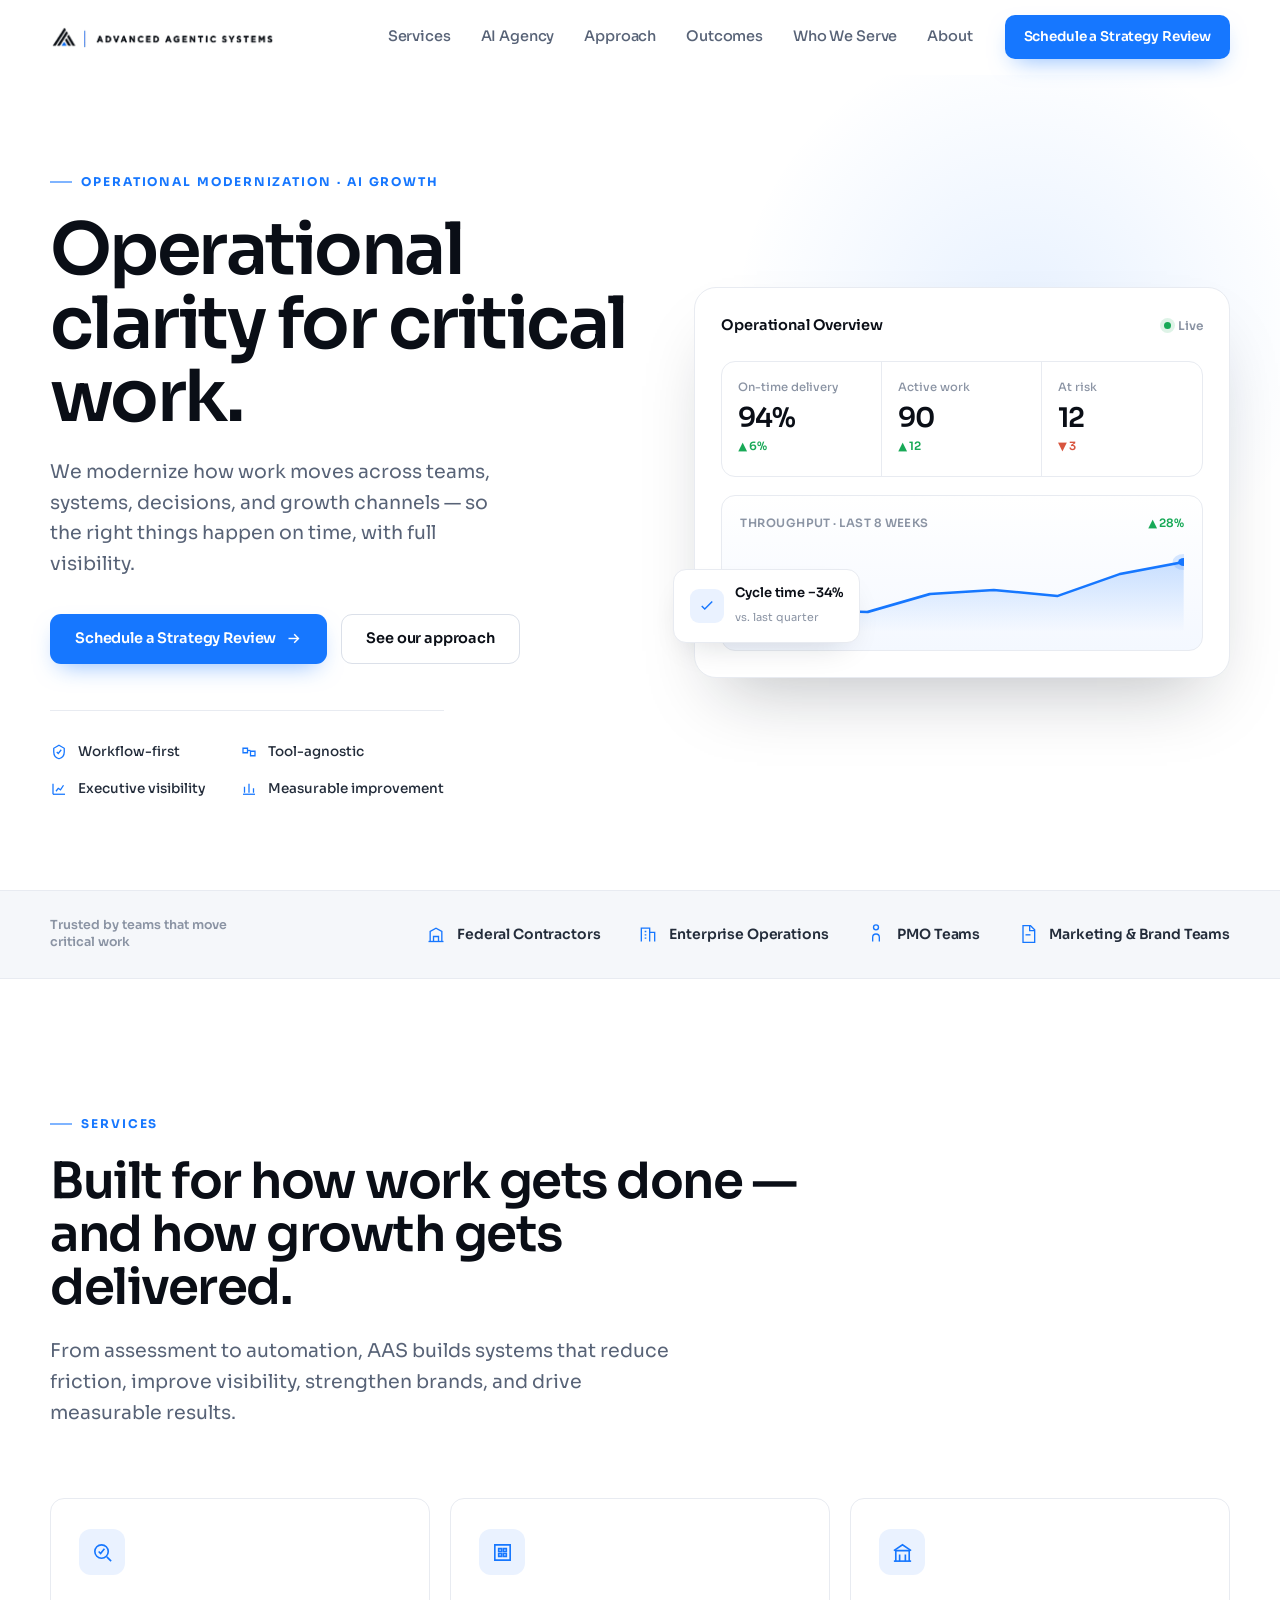
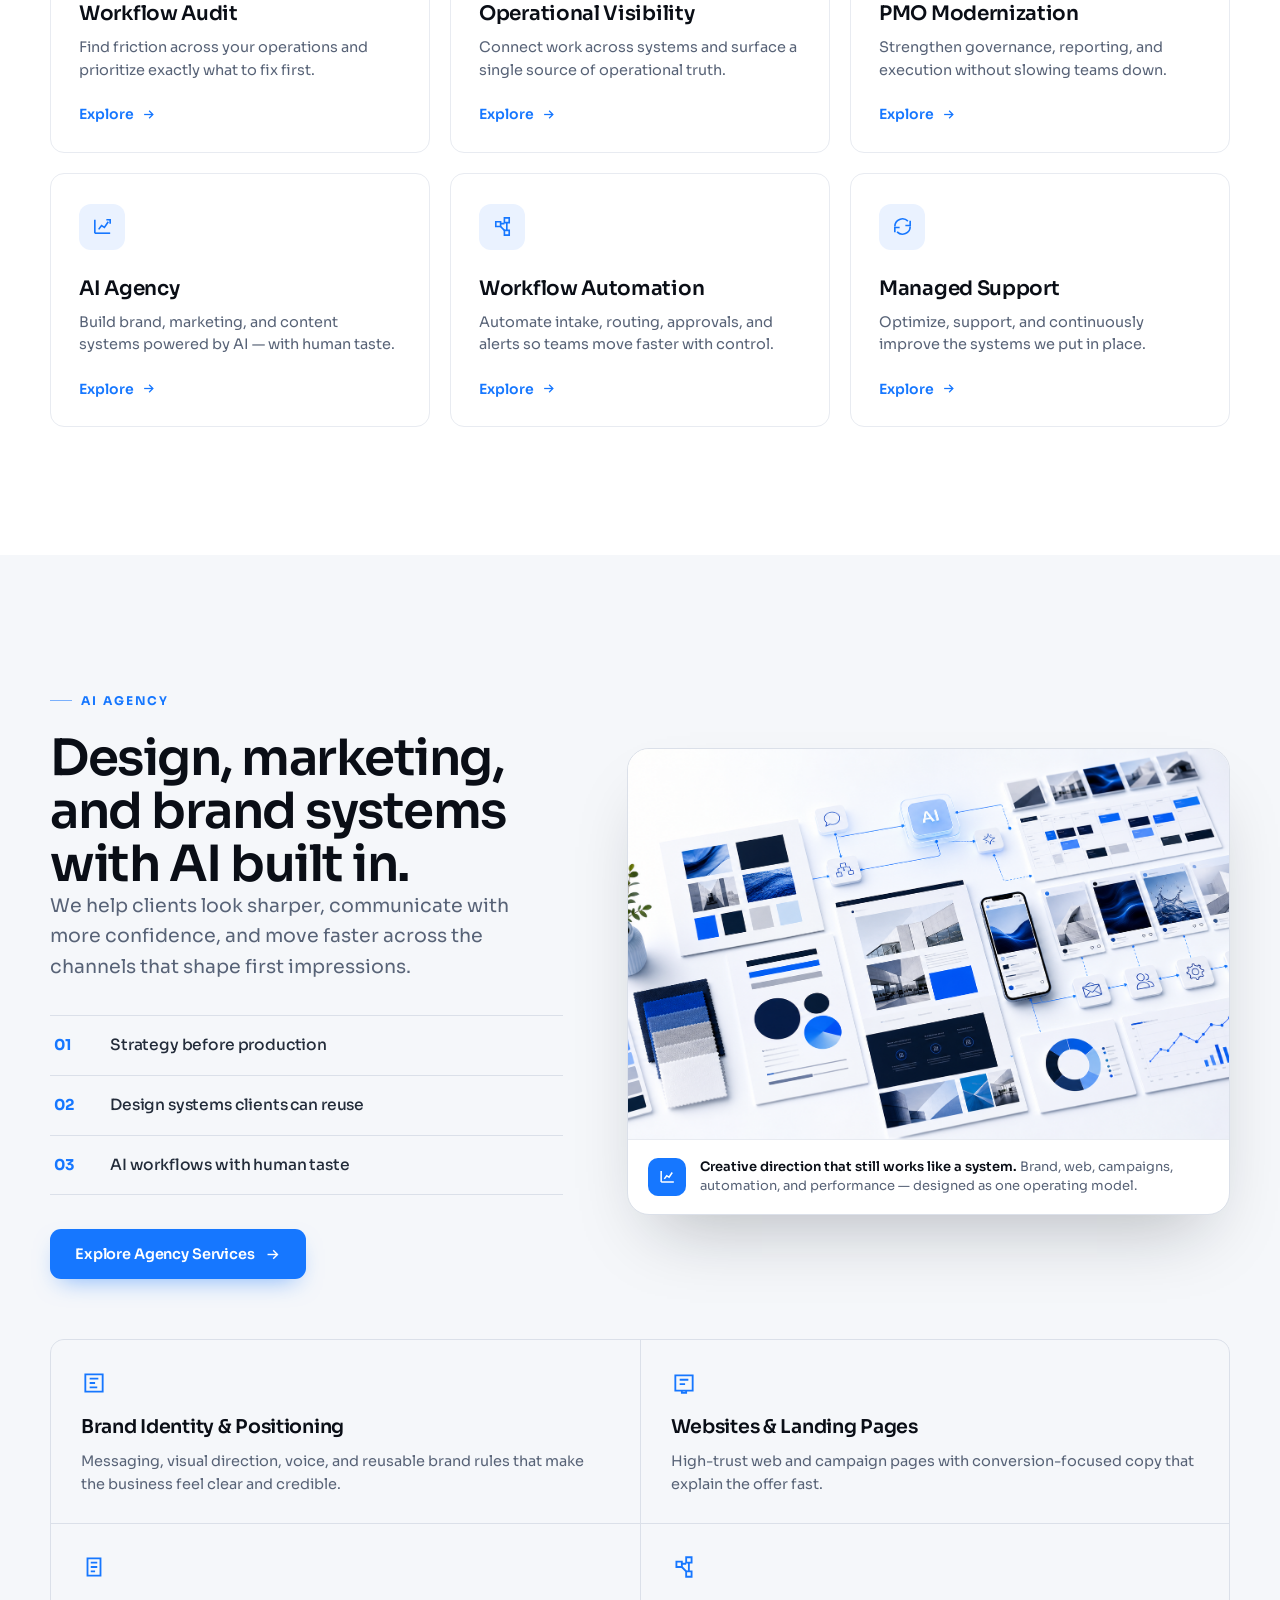
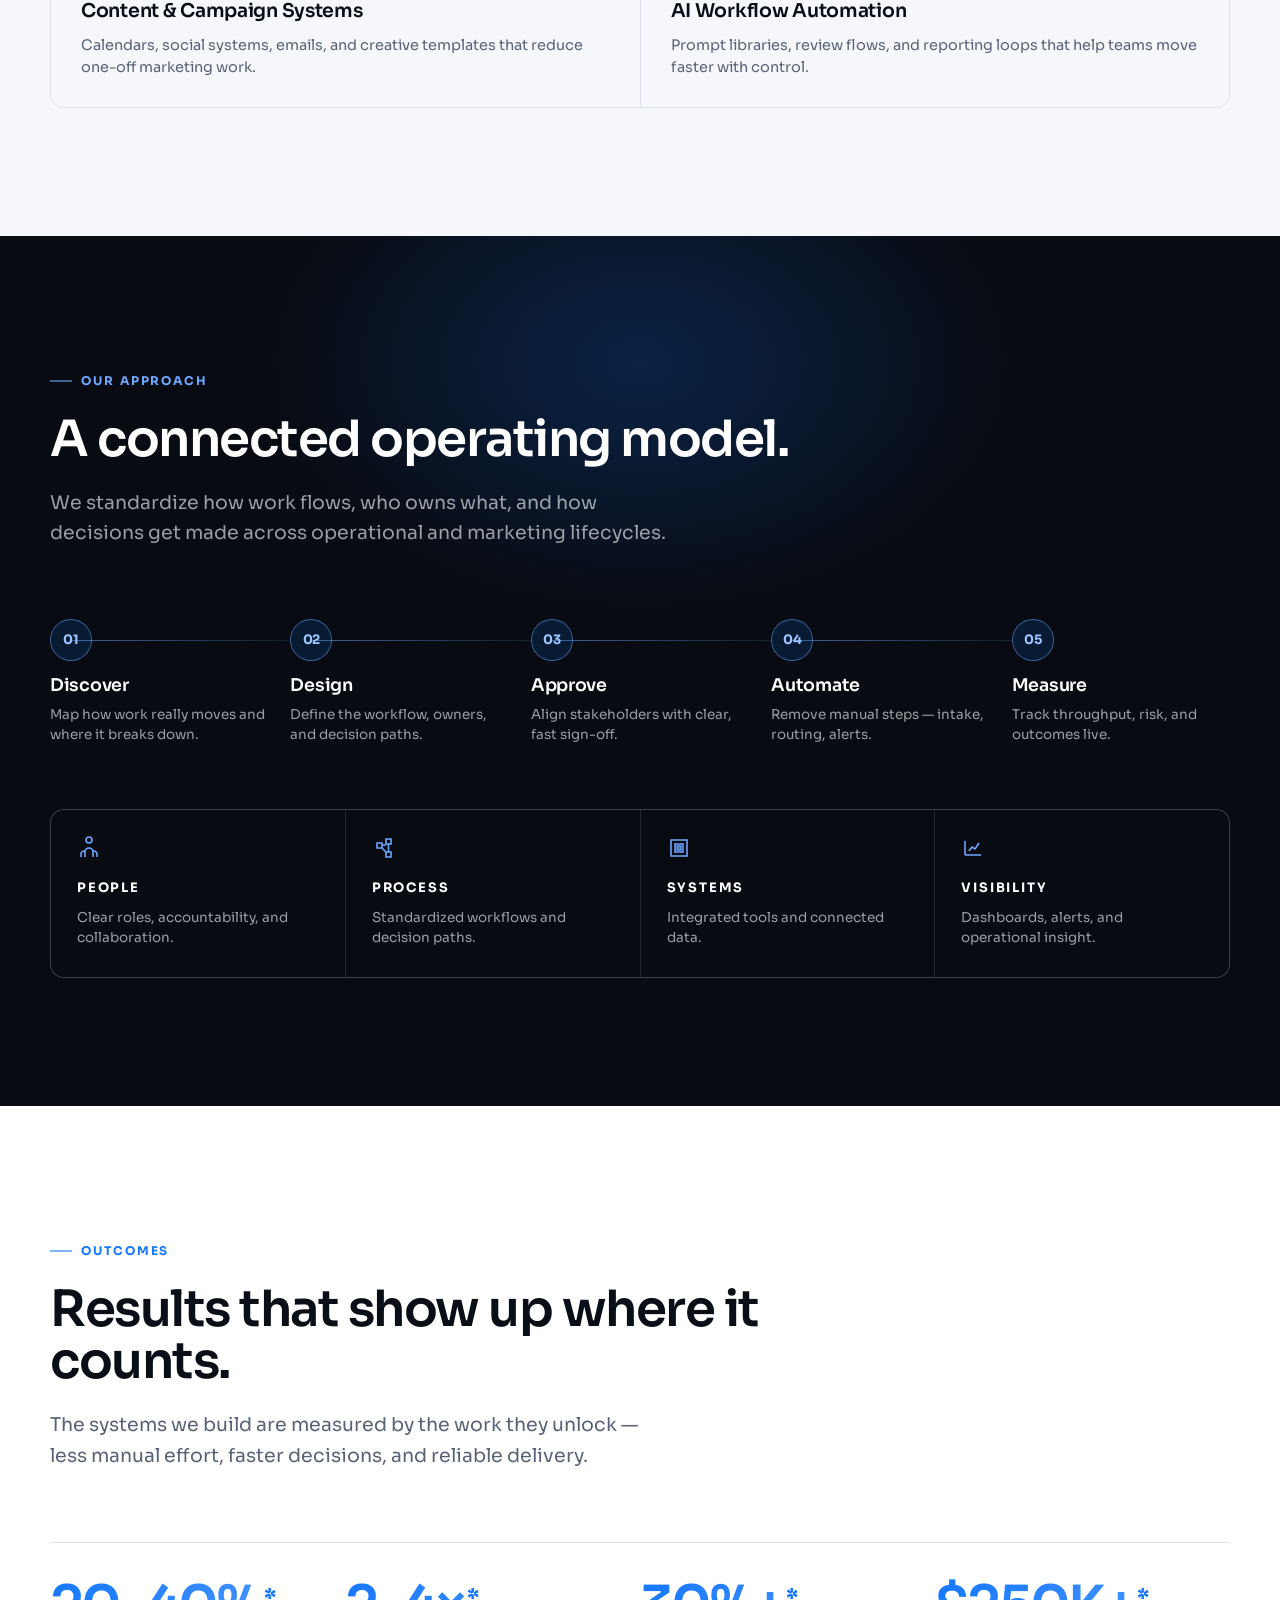
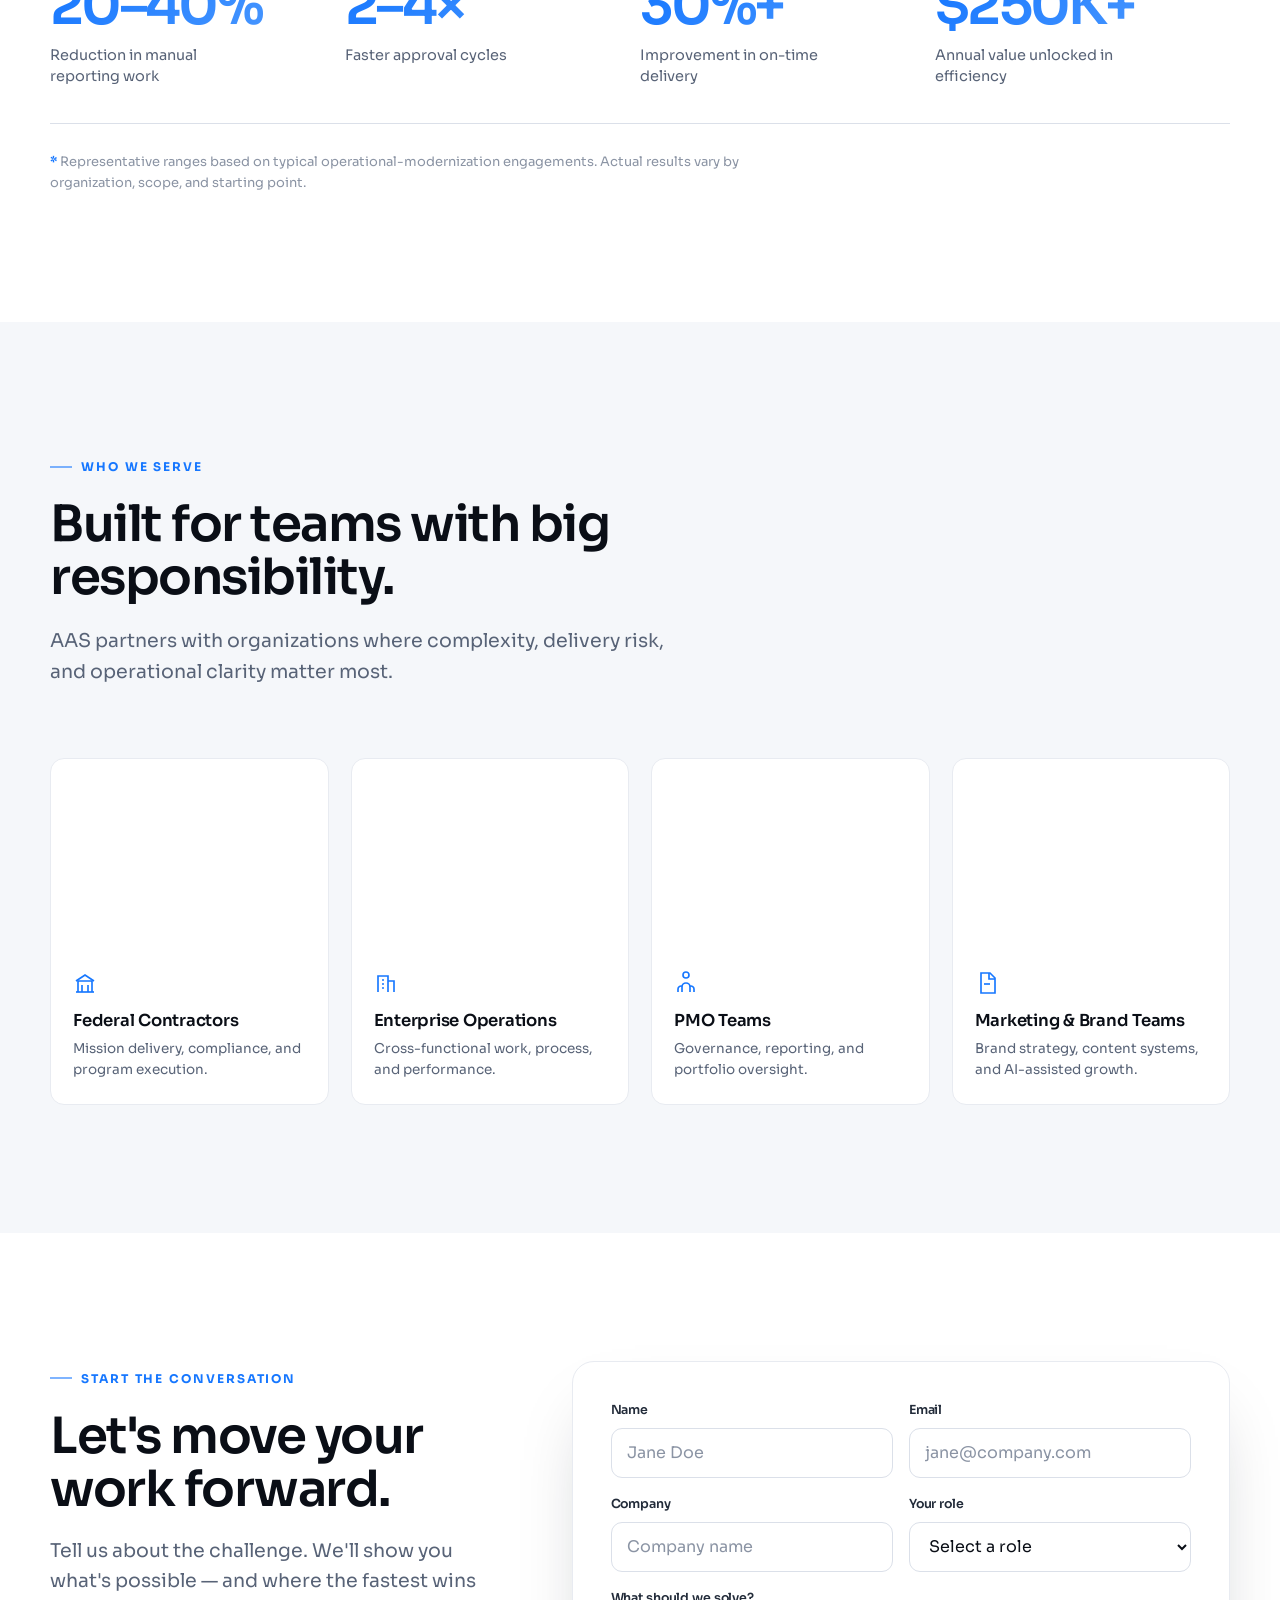
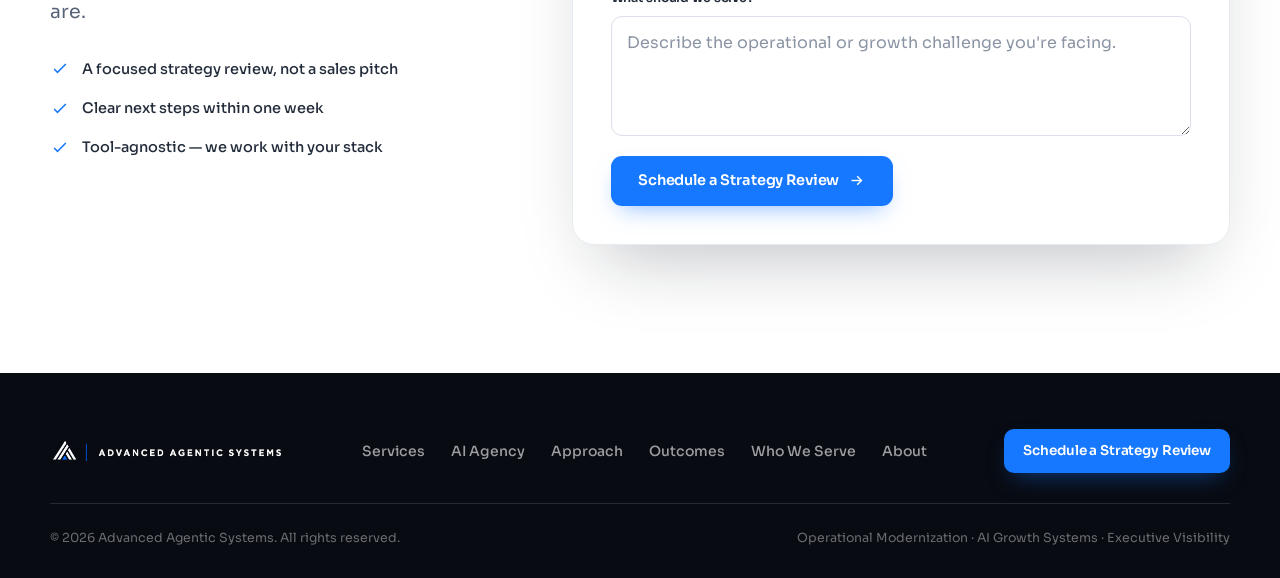
==== commit 49f15da4: "Outcomes: label figures as representative ranges with a footnote Adds a superscript * to each outcom" ====
--- a/index.html
+++ b/index.html
@@ -552,6 +552,22 @@
       -webkit-text-fill-color: transparent;
     }
     .outcome span { color: var(--slate); font-size: 14.5px; line-height: 1.45; max-width: 200px; display: block; }
+    .outcome b sup {
+      font-size: .4em;
+      font-weight: 700;
+      vertical-align: super;
+      -webkit-text-fill-color: var(--accent);
+      color: var(--accent);
+      margin-left: 3px;
+    }
+    .outcome-note {
+      margin-top: 28px;
+      color: var(--muted);
+      font-size: 13px;
+      line-height: 1.6;
+      max-width: 760px;
+    }
+    .outcome-note .star { color: var(--accent); font-weight: 700; }
 
     /* ---------- Who we serve ---------- */
     .serve { background: var(--bg-soft); }
@@ -951,11 +967,12 @@
           <p class="lede">The systems we build are measured by the work they unlock — less manual effort, faster decisions, and reliable delivery.</p>
         </div>
         <div class="outcomes-grid">
-          <div class="outcome reveal"><b>20–40%</b><span>Reduction in manual reporting work</span></div>
-          <div class="outcome reveal" style="--i:1"><b>2–4×</b><span>Faster approval cycles</span></div>
-          <div class="outcome reveal" style="--i:2"><b>30%+</b><span>Improvement in on-time delivery</span></div>
-          <div class="outcome reveal" style="--i:3"><b>$250K+</b><span>Annual value unlocked in efficiency</span></div>
-        </div>
+          <div class="outcome reveal"><b>20–40%<sup>*</sup></b><span>Reduction in manual reporting work</span></div>
+          <div class="outcome reveal" style="--i:1"><b>2–4×<sup>*</sup></b><span>Faster approval cycles</span></div>
+          <div class="outcome reveal" style="--i:2"><b>30%+<sup>*</sup></b><span>Improvement in on-time delivery</span></div>
+          <div class="outcome reveal" style="--i:3"><b>$250K+<sup>*</sup></b><span>Annual value unlocked in efficiency</span></div>
+        </div>
+        <p class="outcome-note reveal"><span class="star">*</span> Representative ranges based on typical operational-modernization engagements. Actual results vary by organization, scope, and starting point.</p>
       </div>
     </section>
 
@@ -969,7 +986,7 @@
         </div>
         <div class="audience-grid">
           <article class="aud reveal">
-            <div class="aud-img" style="background-image:url('https://images.unsplash.com/photo-1523731407965-2430cd12f5e4?auto=format&fit=crop&w=720&q=80')"></div>
+            <div class="aud-img" style="background-image:url('https://images.unsplash.com/photo-1688417486337-b089fa4ee670?auto=format&fit=crop&w=720&q=80')"></div>
             <div class="aud-body">
               <svg viewBox="0 0 24 24" fill="none" stroke="currentColor"><path d="M3 21h18"/><path d="M5 21V10h14v11"/><path d="M3 10l9-6 9 6"/><path d="M9 21v-7M15 21v-7"/></svg>
               <h3 class="h3">Federal Contractors</h3>
